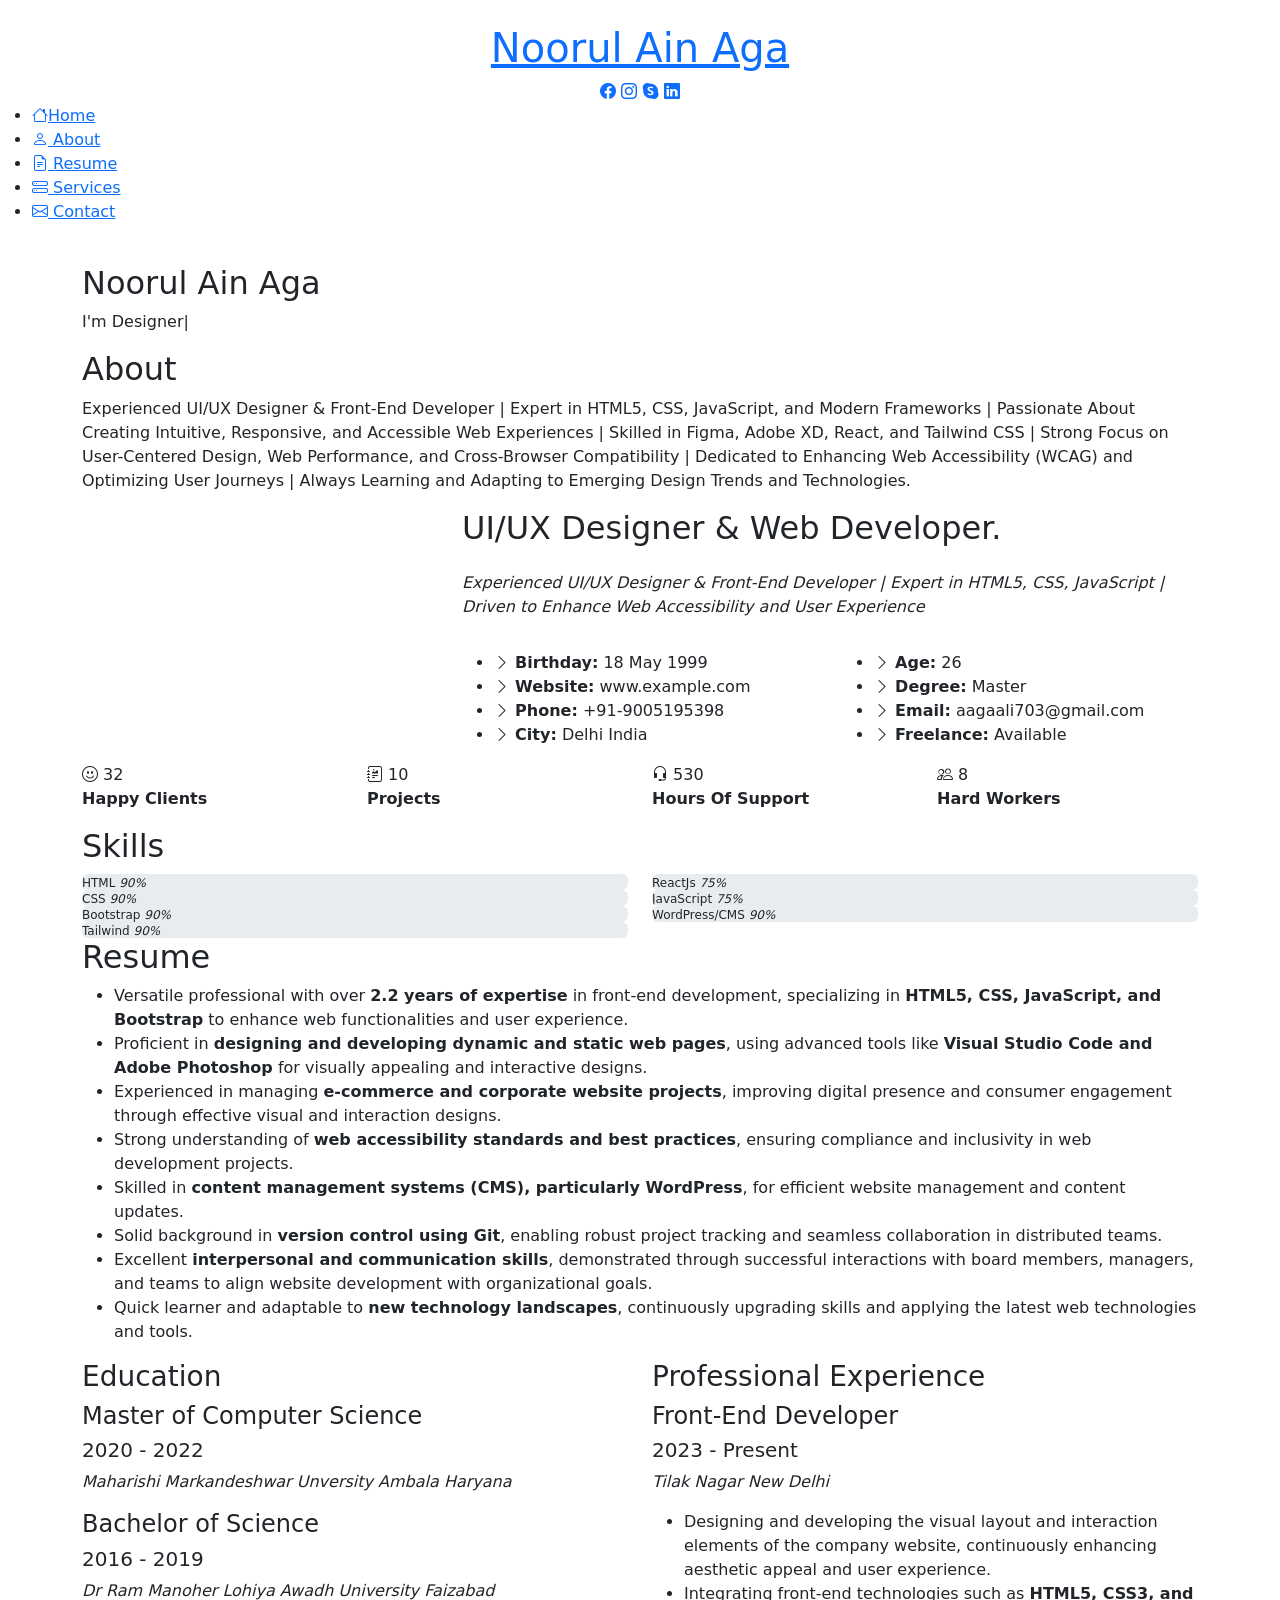
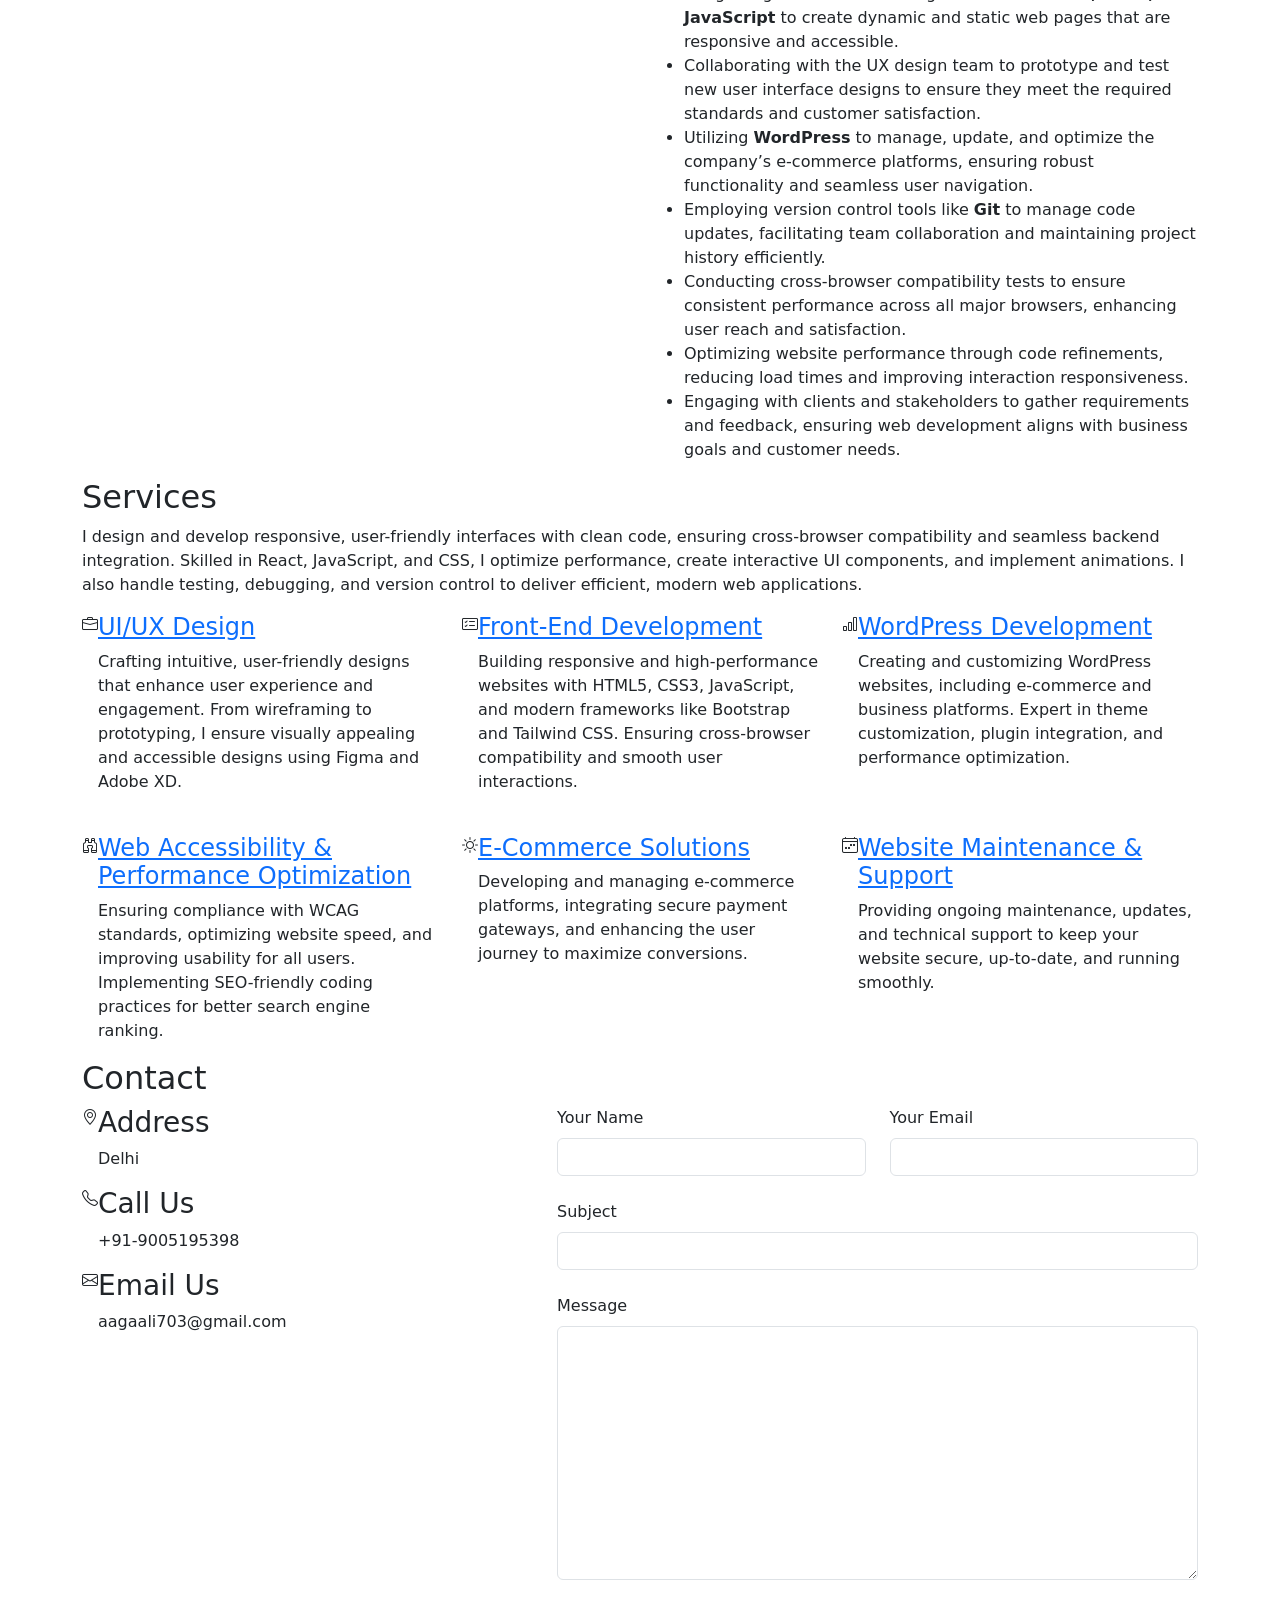
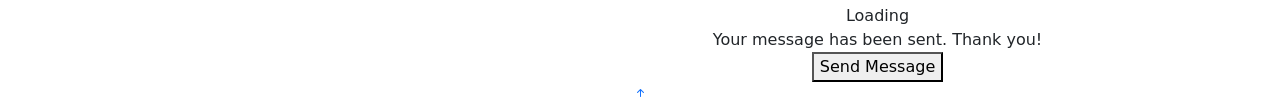
==== index.html @ 4edd824f "update files" ====
<!DOCTYPE html>
<html lang="en">

<head>
  <meta charset="utf-8">
  <meta content="width=device-width, initial-scale=1.0" name="viewport">
  <title>Noorul portfolio</title>
  <meta content="" name="description">
  <meta content="" name="keywords">

  <!-- Favicons -->
  <!-- Fonts -->
  <link href="https://fonts.googleapis.com" rel="preconnect">
  <link href="https://fonts.gstatic.com" rel="preconnect" crossorigin>
  <link
    href="https://fonts.googleapis.com/css2?family=Roboto:ital,wght@0,100;0,300;0,400;0,500;0,700;0,900;1,100;1,300;1,400;1,500;1,700;1,900&family=Poppins:ital,wght@0,100;0,200;0,300;0,400;0,500;0,600;0,700;0,800;0,900;1,100;1,200;1,300;1,400;1,500;1,600;1,700;1,800;1,900&family=Raleway:ital,wght@0,100;0,200;0,300;0,400;0,500;0,600;0,700;0,800;0,900;1,100;1,200;1,300;1,400;1,500;1,600;1,700;1,800;1,900&display=swap"
    rel="stylesheet">

  <!-- Vendor CSS Files -->
  <link href="assets/vendor/bootstrap/css/bootstrap.min.css" rel="stylesheet">
  <link href="assets/vendor/bootstrap-icons/bootstrap-icons.css" rel="stylesheet">
  <link href="assets/vendor/aos/aos.css" rel="stylesheet">
  <link href="assets/vendor/glightbox/css/glightbox.min.css" rel="stylesheet">
  <link href="assets/vendor/swiper/swiper-bundle.min.css" rel="stylesheet">
  <!-- Main CSS File -->
  <link href="assets/css/main.css" rel="stylesheet">
</head>

<body class="index-page">
  <header id="header" class="header dark-background d-flex flex-column">
    <i class="header-toggle d-xl-none bi bi-list"></i>
    <div class="profile-img">
      <img src="assets/img/my-profile-img.jpg" alt="" class="img-fluid rounded-circle">
    </div>
    <a href="index.html" class="logo d-flex align-items-center justify-content-center">
      <h1 class="sitename">Noorul Ain Aga</h1>
    </a>

    <div class="social-links text-center">
      <a href="https://www.facebook.com/ali.aaga.75/" class="facebook"><i class="bi bi-facebook"></i></a>
      <a href="https://www.instagram.com/sayyed_ali_aaga/" class="instagram"><i class="bi bi-instagram"></i></a>
      <a href="https://join.skype.com/invite/x1Tn3KTz5SM4" class="google-plus"><i class="bi bi-skype"></i></a>
      <a href="www.linkedin.com/in/meetnoorul" class="linkedin"><i class="bi bi-linkedin"></i></a>
    </div>

    <nav id="navmenu" class="navmenu">
      <ul>
        <li><a href="#hero" class="active"><i class="bi bi-house navicon"></i>Home</a></li>
        <li><a href="#about"><i class="bi bi-person navicon"></i> About</a></li>
        <li><a href="#resume"><i class="bi bi-file-earmark-text navicon"></i> Resume</a></li>
        <li><a href="#services"><i class="bi bi-hdd-stack navicon"></i> Services</a></li>
        <li><a href="#contact"><i class="bi bi-envelope navicon"></i> Contact</a></li>
      </ul>
    </nav>

  </header>

  <main class="main">

    <!-- Hero Section -->
    <section id="hero" class="hero section dark-background">

      <img src="assets/img/hero-bg.jpg" alt="" data-aos="fade-in" class="">

      <div class="container" data-aos="fade-up" data-aos-delay="100">
        <h2>Noorul Ain Aga</h2>
        <p>I'm <span class="typed" data-typed-items="Designer, Developer, Freelancer">Designer</span><span
            class="typed-cursor typed-cursor--blink" aria-hidden="true"></span><span
            class="typed-cursor typed-cursor--blink" aria-hidden="true"></span></p>
      </div>

    </section><!-- /Hero Section -->

    <!-- About Section -->
    <section id="about" class="about section">

      <!-- Section Title -->
      <div class="container section-title" data-aos="fade-up">
        <h2>About</h2>
        <p>Experienced UI/UX Designer & Front-End Developer | Expert in HTML5, CSS, JavaScript, and Modern Frameworks |
          Passionate About Creating Intuitive, Responsive, and Accessible Web Experiences | Skilled in Figma, Adobe XD,
          React, and Tailwind CSS | Strong Focus on User-Centered Design, Web Performance, and Cross-Browser
          Compatibility | Dedicated to Enhancing Web Accessibility (WCAG) and Optimizing User Journeys | Always Learning
          and Adapting to Emerging Design Trends and Technologies.</p>
      </div><!-- End Section Title -->

      <div class="container" data-aos="fade-up" data-aos-delay="100">

        <div class="row gy-4 justify-content-center">
          <div class="col-lg-4">
            <img src="assets/img/my-profile-img.jpg" class="img-fluid" alt="">
          </div>
          <div class="col-lg-8 content">
            <h2>UI/UX Designer &amp; Web Developer.</h2>
            <p class="fst-italic py-3">
              Experienced UI/UX Designer & Front-End Developer | Expert in HTML5, CSS, JavaScript | Driven to Enhance
              Web Accessibility and User Experience
            </p>
            <div class="row">
              <div class="col-lg-6">
                <ul>
                  <li><i class="bi bi-chevron-right"></i> <strong>Birthday:</strong> <span>18 May 1999</span></li>
                  <li><i class="bi bi-chevron-right"></i> <strong>Website:</strong> <span>www.example.com</span></li>
                  <li><i class="bi bi-chevron-right"></i> <strong>Phone:</strong> <span>+91-9005195398</span></li>
                  <li><i class="bi bi-chevron-right"></i> <strong>City:</strong> <span>Delhi India</span></li>
                </ul>
              </div>
              <div class="col-lg-6">
                <ul>
                  <li><i class="bi bi-chevron-right"></i> <strong>Age:</strong> <span>26</span></li>
                  <li><i class="bi bi-chevron-right"></i> <strong>Degree:</strong> <span>Master</span></li>
                  <li><i class="bi bi-chevron-right"></i> <strong>Email:</strong> <span>aagaali703@gmail.com</span></li>
                  <li><i class="bi bi-chevron-right"></i> <strong>Freelance:</strong> <span>Available</span></li>
                </ul>
              </div>
            </div>

          </div>
        </div>

      </div>

    </section><!-- /About Section -->

    <!-- Stats Section -->
    <section id="stats" class="stats section">

      <div class="container" data-aos="fade-up" data-aos-delay="100">

        <div class="row gy-4">

          <div class="col-lg-3 col-md-6">
            <div class="stats-item">
              <i class="bi bi-emoji-smile"></i>
              <span data-purecounter-start="0" data-purecounter-end="32" data-purecounter-duration="1"
                class="purecounter"></span>
              <p><strong>Happy Clients</strong></p>
            </div>
          </div><!-- End Stats Item -->

          <div class="col-lg-3 col-md-6">
            <div class="stats-item">
              <i class="bi bi-journal-richtext"></i>
              <span data-purecounter-start="0" data-purecounter-end="10" data-purecounter-duration="1"
                class="purecounter"></span>
              <p><strong>Projects</strong> </p>
            </div>
          </div><!-- End Stats Item -->

          <div class="col-lg-3 col-md-6">
            <div class="stats-item">
              <i class="bi bi-headset"></i>
              <span data-purecounter-start="0" data-purecounter-end="530" data-purecounter-duration="1"
                class="purecounter"></span>
              <p><strong>Hours Of Support</strong> </p>
            </div>
          </div><!-- End Stats Item -->

          <div class="col-lg-3 col-md-6">
            <div class="stats-item">
              <i class="bi bi-people"></i>
              <span data-purecounter-start="0" data-purecounter-end="8" data-purecounter-duration="1"
                class="purecounter"></span>
              <p><strong>Hard Workers</strong> </p>
            </div>
          </div><!-- End Stats Item -->

        </div>

      </div>

    </section><!-- /Stats Section -->

    <!-- Skills Section -->
    <section id="skills" class="skills section light-background">

      <!-- Section Title -->
      <div class="container section-title" data-aos="fade-up">
        <h2>Skills</h2>
      </div><!-- End Section Title -->

      <div class="container" data-aos="fade-up" data-aos-delay="100">

        <div class="row skills-content skills-animation">

          <div class="col-lg-6">

            <div class="progress">
              <span class="skill"><span>HTML</span> <i class="val">90%</i></span>
              <div class="progress-bar-wrap">
                <div class="progress-bar" role="progressbar" aria-valuenow="100" aria-valuemin="0" aria-valuemax="100">
                </div>
              </div>
            </div><!-- End Skills Item -->

            <div class="progress">
              <span class="skill"><span>CSS</span> <i class="val">90%</i></span>
              <div class="progress-bar-wrap">
                <div class="progress-bar" role="progressbar" aria-valuenow="90" aria-valuemin="0" aria-valuemax="100">
                </div>
              </div>
            </div><!-- End Skills Item -->
            <div class="progress">
              <span class="skill"><span>Bootstrap</span> <i class="val">90%</i></span>
              <div class="progress-bar-wrap">
                <div class="progress-bar" role="progressbar" aria-valuenow="90" aria-valuemin="0" aria-valuemax="100">
                </div>
              </div>
            </div><!-- End Skills Item -->
            <div class="progress">
              <span class="skill"><span>Tailwind</span> <i class="val">90%</i></span>
              <div class="progress-bar-wrap">
                <div class="progress-bar" role="progressbar" aria-valuenow="90" aria-valuemin="0" aria-valuemax="100">
                </div>
              </div>
            </div><!-- End Skills Item -->


          </div>

          <div class="col-lg-6">
            <div class="progress">
              <span class="skill"><span>ReactJs</span> <i class="val">75%</i></span>
              <div class="progress-bar-wrap">
                <div class="progress-bar" role="progressbar" aria-valuenow="90" aria-valuemin="0" aria-valuemax="100">
                </div>
              </div>
            </div><!-- End Skills Item -->

            <div class="progress">
              <span class="skill"><span>JavaScript</span> <i class="val">75%</i></span>
              <div class="progress-bar-wrap">
                <div class="progress-bar" role="progressbar" aria-valuenow="75" aria-valuemin="0" aria-valuemax="100">
                </div>
              </div>
            </div><!-- End Skills Item -->
            <div class="progress">
              <span class="skill"><span>WordPress/CMS</span> <i class="val">90%</i></span>
              <div class="progress-bar-wrap">
                <div class="progress-bar" role="progressbar" aria-valuenow="90" aria-valuemin="0" aria-valuemax="100">
                </div>
              </div>
            </div><!-- End Skills Item -->

          </div>

        </div>

      </div>

    </section><!-- /Skills Section -->

    <!-- Resume Section -->
    <section id="resume" class="resume section">

      <!-- Section Title -->
      <div class="container section-title" data-aos="fade-up">
        <h2>Resume</h2>
        <ul>
          <li>Versatile professional with over <strong>2.2 years of expertise</strong> in front-end development,
            specializing in <strong>HTML5, CSS, JavaScript, and Bootstrap</strong> to enhance web functionalities and
            user experience.</li>
          <li>Proficient in <strong>designing and developing dynamic and static web pages</strong>, using advanced tools
            like <strong>Visual Studio Code and Adobe Photoshop</strong> for visually appealing and interactive designs.
          </li>
          <li>Experienced in managing <strong>e-commerce and corporate website projects</strong>, improving digital
            presence and consumer engagement through effective visual and interaction designs.</li>
          <li>Strong understanding of <strong>web accessibility standards and best practices</strong>, ensuring
            compliance and inclusivity in web development projects.</li>
          <li>Skilled in <strong>content management systems (CMS), particularly WordPress</strong>, for efficient
            website management and content updates.</li>
          <li>Solid background in <strong>version control using Git</strong>, enabling robust project tracking and
            seamless collaboration in distributed teams.</li>
          <li>Excellent <strong>interpersonal and communication skills</strong>, demonstrated through successful
            interactions with board members, managers, and teams to align website development with organizational goals.
          </li>
          <li>Quick learner and adaptable to <strong>new technology landscapes</strong>, continuously upgrading skills
            and applying the latest web technologies and tools.</li>
        </ul>

      </div><!-- End Section Title -->

      <div class="container">

        <div class="row">

          <div class="col-lg-6" data-aos="fade-up" data-aos-delay="100">

            <h3 class="resume-title">Education</h3>
            <div class="resume-item">
              <h4>Master of Computer Science</h4>
              <h5>2020 - 2022</h5>
              <p><em>Maharishi Markandeshwar Unversity Ambala Haryana</em></p>

            </div><!-- Edn Resume Item -->

            <div class="resume-item">
              <h4>Bachelor of Science</h4>
              <h5>2016 - 2019</h5>
              <p><em>Dr Ram Manoher Lohiya Awadh University Faizabad</em></p>

            </div><!-- Edn Resume Item -->

          </div>

          <div class="col-lg-6" data-aos="fade-up" data-aos-delay="200">
            <h3 class="resume-title">Professional Experience</h3>
            <div class="resume-item">
              <h4>Front-End Developer</h4>
              <h5>2023 - Present</h5>
              <p><em>Tilak Nagar New Delhi </em></p>
              <ul>
                <li>Designing and developing the visual layout and interaction elements of the company website,
                  continuously enhancing aesthetic appeal and user experience.</li>
                <li>Integrating front-end technologies such as <strong>HTML5, CSS3, and JavaScript</strong> to create
                  dynamic and static web pages that are responsive and accessible.</li>
                <li>Collaborating with the UX design team to prototype and test new user interface designs to ensure
                  they meet the required standards and customer satisfaction.</li>
                <li>Utilizing <strong>WordPress</strong> to manage, update, and optimize the company’s e-commerce
                  platforms, ensuring robust functionality and seamless user navigation.</li>
                <li>Employing version control tools like <strong>Git</strong> to manage code updates, facilitating team
                  collaboration and maintaining project history efficiently.</li>
                <li>Conducting cross-browser compatibility tests to ensure consistent performance across all major
                  browsers, enhancing user reach and satisfaction.</li>
                <li>Optimizing website performance through code refinements, reducing load times and improving
                  interaction responsiveness.</li>
                <li>Engaging with clients and stakeholders to gather requirements and feedback, ensuring web development
                  aligns with business goals and customer needs.</li>
              </ul>

            </div><!-- Edn Resume Item -->



          </div>

        </div>

      </div>

    </section><!-- /Resume Section -->
    <!-- Services Section -->
    <section id="services" class="services section">
      <!-- Section Title -->
      <div class="container section-title" data-aos="fade-up">
        <h2>Services</h2>
        <p>I design and develop responsive, user-friendly interfaces with clean code, ensuring cross-browser
          compatibility and seamless backend integration. Skilled in React, JavaScript, and CSS, I optimize performance,
          create interactive UI components, and implement animations. I also handle testing, debugging, and version
          control to deliver efficient, modern web applications.</p>
      </div><!-- End Section Title -->
      <div class="container">
        <div class="row gy-4">
          <div class="col-lg-4 col-md-6 service-item d-flex" data-aos="fade-up" data-aos-delay="100">
            <div class="icon flex-shrink-0"><i class="bi bi-briefcase"></i></div>
            <div>
              <h4 class="title"><a href="service-details.html" class="stretched-link">UI/UX Design</a></h4>
              <p class="description">Crafting intuitive, user-friendly designs that enhance user experience and
                engagement. From wireframing to prototyping, I ensure visually appealing and accessible designs using
                Figma and Adobe XD.</p>
            </div>
          </div>
          <!-- End Service Item -->
          <div class="col-lg-4 col-md-6 service-item d-flex" data-aos="fade-up" data-aos-delay="200">
            <div class="icon flex-shrink-0"><i class="bi bi-card-checklist"></i></div>
            <div>
              <h4 class="title"><a href="service-details.html" class="stretched-link">Front-End Development</a></h4>
              <p class="description">Building responsive and high-performance websites with HTML5, CSS3, JavaScript, and
                modern frameworks like Bootstrap and Tailwind CSS. Ensuring cross-browser compatibility and smooth user
                interactions.</p>
            </div>
          </div><!-- End Service Item -->
          <div class="col-lg-4 col-md-6 service-item d-flex" data-aos="fade-up" data-aos-delay="300">
            <div class="icon flex-shrink-0"><i class="bi bi-bar-chart"></i></div>
            <div>
              <h4 class="title"><a href="service-details.html" class="stretched-link">WordPress Development</a></h4>
              <p class="description">Creating and customizing WordPress websites, including e-commerce and business
                platforms. Expert in theme customization, plugin integration, and performance optimization.</p>
            </div>
          </div><!-- End Service Item -->
          <div class="col-lg-4 col-md-6 service-item d-flex" data-aos="fade-up" data-aos-delay="400">
            <div class="icon flex-shrink-0"><i class="bi bi-binoculars"></i></div>
            <div>
              <h4 class="title"><a href="service-details.html" class="stretched-link">Web Accessibility & Performance
                  Optimization</a></h4>
              <p class="description">Ensuring compliance with WCAG standards, optimizing website speed, and improving
                usability for all users. Implementing SEO-friendly coding practices for better search engine ranking.
              </p>
            </div>
          </div><!-- End Service Item -->
          <div class="col-lg-4 col-md-6 service-item d-flex" data-aos="fade-up" data-aos-delay="500">
            <div class="icon flex-shrink-0"><i class="bi bi-brightness-high"></i></div>
            <div>
              <h4 class="title"><a href="service-details.html" class="stretched-link"> E-Commerce Solutions</a></h4>
              <p class="description">Developing and managing e-commerce platforms, integrating secure payment gateways,
                and enhancing the user journey to maximize conversions.</p>
            </div>
          </div><!-- End Service Item -->
          <div class="col-lg-4 col-md-6 service-item d-flex" data-aos="fade-up" data-aos-delay="600">
            <div class="icon flex-shrink-0"><i class="bi bi-calendar4-week"></i></div>
            <div>
              <h4 class="title"><a href="service-details.html" class="stretched-link">Website Maintenance & Support</a>
              </h4>
              <p class="description">Providing ongoing maintenance, updates, and technical support to keep your website
                secure, up-to-date, and running smoothly.
              </p>
            </div>
          </div><!-- End Service Item -->
        </div>
      </div>
    </section><!-- /Services Section -->
    <!-- Testimonials Section -->
    <!-- <section id="testimonials" class="testimonials section light-background">
     
      <div class="container section-title" data-aos="fade-up">
        <h2>Testimonials</h2>
        <p>Necessitatibus eius consequatur ex aliquid fuga eum quidem sint consectetur velit</p>
      </div>
      <div class="container" data-aos="fade-up" data-aos-delay="100">
        <div class="swiper init-swiper">
          <script type="application/json" class="swiper-config">
            {
              "loop": true,
              "speed": 600,
              "autoplay": {
                "delay": 5000
              },
              "slidesPerView": "auto",
              "pagination": {
                "el": ".swiper-pagination",
                "type": "bullets",
                "clickable": true
              },
              "breakpoints": {
                "320": {
                  "slidesPerView": 1,
                  "spaceBetween": 40
                },
                "1200": {
                  "slidesPerView": 3,
                  "spaceBetween": 1
                }
              }
            }
          </script>
          <div class="swiper-wrapper">

            <div class="swiper-slide">
              <div class="testimonial-item">
                <p>
                  <i class="bi bi-quote quote-icon-left"></i>
                  <span>Proin iaculis purus consequat sem cure digni ssim donec porttitora entum suscipit rhoncus.
                    Accusantium quam, ultricies eget id, aliquam eget nibh et. Maecen aliquam, risus at semper.</span>
                  <i class="bi bi-quote quote-icon-right"></i>
                </p>
                <img src="assets/img/testimonials/testimonials-1.jpg" class="testimonial-img" alt="">
                <h3>Mohit</h3>
                <h4>Ceo &amp; Founder</h4>
              </div>
            </div>

            <div class="swiper-slide">
              <div class="testimonial-item">
                <p>
                  <i class="bi bi-quote quote-icon-left"></i>
                  <span>Export tempor illum tamen malis malis eram quae irure esse labore quem cillum quid malis quorum
                    velit fore eram velit sunt aliqua noster fugiat irure amet legam anim culpa.</span>
                  <i class="bi bi-quote quote-icon-right"></i>
                </p>
                <img src="assets/img/testimonials/testimonials-2.jpg" class="testimonial-img" alt="">
                <h3>Sara Wilsson</h3>
                <h4>Designer</h4>
              </div>
            </div>
            <div class="swiper-slide">
              <div class="testimonial-item">
                <p>
                  <i class="bi bi-quote quote-icon-left"></i>
                  <span>Enim nisi quem export duis labore cillum quae magna enim sint quorum nulla quem veniam duis
                    minim tempor labore quem eram duis noster aute amet eram fore quis sint minim.</span>
                  <i class="bi bi-quote quote-icon-right"></i>
                </p>
                <img src="assets/img/testimonials/testimonials-3.jpg" class="testimonial-img" alt="">
                <h3>Jena Karlis</h3>
                <h4>Store Owner</h4>
              </div>
            </div>
            <div class="swiper-slide">
              <div class="testimonial-item">
                <p>
                  <i class="bi bi-quote quote-icon-left"></i>
                  <span>Fugiat enim eram quae cillum dolore dolor amet nulla culpa multos export minim fugiat dolor enim
                    duis veniam ipsum anim magna sunt elit fore quem dolore labore illum veniam.</span>
                  <i class="bi bi-quote quote-icon-right"></i>
                </p>
                <img src="assets/img/testimonials/testimonials-4.jpg" class="testimonial-img" alt="">
                <h3>Matt Brandon</h3>
                <h4>Freelancer</h4>
              </div>
            </div>
            <div class="swiper-slide">
              <div class="testimonial-item">
                <p>
                  <i class="bi bi-quote quote-icon-left"></i>
                  <span>Quis quorum aliqua sint quem legam fore sunt eram irure aliqua veniam tempor noster veniam sunt
                    culpa nulla illum cillum fugiat legam esse veniam culpa fore nisi cillum quid.</span>
                  <i class="bi bi-quote quote-icon-right"></i>
                </p>
                <img src="assets/img/testimonials/testimonials-5.jpg" class="testimonial-img" alt="">
                <h3>John Larson</h3>
                <h4>Entrepreneur</h4>
              </div>
            </div>
          </div>
        </div>
      </div>
    </section> -->
    
    <!-- /Testimonials Section -->
    <!-- Contact Section -->
    <section id="contact" class="contact section">
      <!-- Section Title -->
      <div class="container section-title" data-aos="fade-up">
        <h2>Contact</h2>
        <!-- <p>Necessitatibus eius consequatur ex aliquid fuga eum quidem sint consectetur velit</p> -->
      </div><!-- End Section Title -->
      <div class="container" data-aos="fade-up" data-aos-delay="100">
        <div class="row gy-4">
          <div class="col-lg-5">
            <div class="info-wrap">
              <div class="info-item d-flex" data-aos="fade-up" data-aos-delay="200">
                <i class="bi bi-geo-alt flex-shrink-0"></i>
                <div>
                  <h3>Address</h3>
                  <p>Delhi</p>
                </div>
              </div><!-- End Info Item -->
              <div class="info-item d-flex" data-aos="fade-up" data-aos-delay="300">
                <i class="bi bi-telephone flex-shrink-0"></i>
                <div>
                  <h3>Call Us</h3>
                  <p>+91-9005195398</p>
                </div>
              </div><!-- End Info Item -->
              <div class="info-item d-flex" data-aos="fade-up" data-aos-delay="400">
                <i class="bi bi-envelope flex-shrink-0"></i>
                <div>
                  <h3>Email Us</h3>
                  <p>aagaali703@gmail.com</p>
                </div>
              </div><!-- End Info Item -->
              <iframe
                src="https://www.google.com/maps/embed?pb=!1m14!1m8!1m3!1d48389.78314118045!2d-74.006138!3d40.710059!3m2!1i1024!2i768!4f13.1!3m3!1m2!1s0x89c25a22a3bda30d%3A0xb89d1fe6bc499443!2sDowntown%20Conference%20Center!5e0!3m2!1sen!2sus!4v1676961268712!5m2!1sen!2sus"
                frameborder="0" style="border:0; width: 100%; height: 270px;" allowfullscreen="" loading="lazy"
                referrerpolicy="no-referrer-when-downgrade"></iframe>
            </div>
          </div>
          <div class="col-lg-7">
            <form action="forms/contact.php" method="post" class="php-email-form" data-aos="fade-up"
              data-aos-delay="200">
              <div class="row gy-4">
                <div class="col-md-6">
                  <label for="name-field" class="pb-2">Your Name</label>
                  <input type="text" name="name" id="name-field" class="form-control" required="">
                </div>
                <div class="col-md-6">
                  <label for="email-field" class="pb-2">Your Email</label>
                  <input type="email" class="form-control" name="email" id="email-field" required="">
                </div>
                <div class="col-md-12">
                  <label for="subject-field" class="pb-2">Subject</label>
                  <input type="text" class="form-control" name="subject" id="subject-field" required="">
                </div>
                <div class="col-md-12">
                  <label for="message-field" class="pb-2">Message</label>
                  <textarea class="form-control" name="message" rows="10" id="message-field" required=""></textarea>
                </div>
                <div class="col-md-12 text-center">
                  <div class="loading">Loading</div>
                  <div class="error-message"></div>
                  <div class="sent-message">Your message has been sent. Thank you!</div>
                  <button type="submit">Send Message</button>
                </div>
              </div>
            </form>
          </div><!-- End Contact Form --> 
        </div>
      </div>
    </section><!-- /Contact Section -->
  </main>
  <!-- Scroll Top -->
  <a href="#" id="scroll-top" class="scroll-top d-flex align-items-center justify-content-center"><i
      class="bi bi-arrow-up-short"></i></a>
  <!-- Preloader -->
  <div id="preloader"></div>
  <!-- Vendor JS Files -->
  <script src="assets/vendor/bootstrap/js/bootstrap.bundle.min.js"></script>
  <script src="assets/vendor/php-email-form/validate.js"></script>
  <script src="assets/vendor/aos/aos.js"></script>
  <script src="assets/vendor/typed.js/typed.umd.js"></script>
  <script src="assets/vendor/purecounter/purecounter_vanilla.js"></script>
  <script src="assets/vendor/waypoints/noframework.waypoints.js"></script>
  <script src="assets/vendor/glightbox/js/glightbox.min.js"></script>
  <script src="assets/vendor/imagesloaded/imagesloaded.pkgd.min.js"></script>
  <script src="assets/vendor/isotope-layout/isotope.pkgd.min.js"></script>
  <script src="assets/vendor/swiper/swiper-bundle.min.js"></script>
  <!-- Main JS File -->
  <script src="assets/js/main.js"></script>
</body>

</html>
---- assets/css/main.css ----
/**
* Template Name: iPortfolio
* Template URL: https://bootstrapmade.com/iportfolio-bootstrap-portfolio-websites-template/
* Updated: Jun 29 2024 with Bootstrap v5.3.3
* Author: BootstrapMade.com
* License: https://bootstrapmade.com/license/
*/

/*--------------------------------------------------------------
# Font & Color Variables
# Help: https://bootstrapmade.com/color-system/
--------------------------------------------------------------*/
/* Fonts */
:root {
  --default-font: "Roboto",  system-ui, -apple-system, "Segoe UI", Roboto, "Helvetica Neue", Arial, "Noto Sans", "Liberation Sans", sans-serif, "Apple Color Emoji", "Segoe UI Emoji", "Segoe UI Symbol", "Noto Color Emoji";
  --heading-font: "Raleway",  sans-serif;
  --nav-font: "Poppins",  sans-serif;
}

/* Global Colors - The following color variables are used throughout the website. Updating them here will change the color scheme of the entire website */
:root { 
  --background-color: #ffffff; /* Background color for the entire website, including individual sections */
  --default-color: #272829; /* Default color used for the majority of the text content across the entire website */
  --heading-color: #050d18; /* Color for headings, subheadings and title throughout the website */
  --accent-color: #149ddd; /* Accent color that represents your brand on the website. It's used for buttons, links, and other elements that need to stand out */
  --surface-color: #ffffff; /* The surface color is used as a background of boxed elements within sections, such as cards, icon boxes, or other elements that require a visual separation from the global background. */
  --contrast-color: #ffffff; /* Contrast color for text, ensuring readability against backgrounds of accent, heading, or default colors. */
}

/* Nav Menu Colors - The following color variables are used specifically for the navigation menu. They are separate from the global colors to allow for more customization options */
:root {
  --nav-color: #a8a9b4;  /* The default color of the main navmenu links */
  --nav-hover-color: #ffffff; /* Applied to main navmenu links when they are hovered over or active */
  --nav-mobile-background-color: #040b14; /* Used as the background color for mobile navigation menu */
  --nav-dropdown-background-color: #040b14; /* Used as the background color for dropdown items that appear when hovering over primary navigation items */
  --nav-dropdown-color: #a8a9b4; /* Used for navigation links of the dropdown items in the navigation menu. */
  --nav-dropdown-hover-color: #ffffff; /* Similar to --nav-hover-color, this color is applied to dropdown navigation links when they are hovered over. */
}

/* Color Presets - These classes override global colors when applied to any section or element, providing reuse of the sam color scheme. */

.light-background {
  --background-color: #f4fafd;
  --surface-color: #ffffff;
}

.dark-background {
  --background-color: #040b14;
  --default-color: #ffffff;
  --heading-color: #ffffff;
  --surface-color: #151f2b;
  --contrast-color: #ffffff;
}

/* Smooth scroll */
:root {
  scroll-behavior: smooth;
}

/*--------------------------------------------------------------
# General Styling & Shared Classes
--------------------------------------------------------------*/
body {
  color: var(--default-color);
  background-color: var(--background-color);
  font-family: var(--default-font);
}

a {
  color: var(--accent-color);
  text-decoration: none;
  transition: 0.3s;
}

a:hover {
  color: color-mix(in srgb, var(--accent-color), transparent 25%);
  text-decoration: none;
}

h1,
h2,
h3,
h4,
h5,
h6 {
  color: var(--heading-color);
  font-family: var(--heading-font);
}

/* PHP Email Form Messages
------------------------------*/
.php-email-form .error-message {
  display: none;
  background: #df1529;
  color: #ffffff;
  text-align: left;
  padding: 15px;
  margin-bottom: 24px;
  font-weight: 600;
}

.php-email-form .sent-message {
  display: none;
  color: #ffffff;
  background: #059652;
  text-align: center;
  padding: 15px;
  margin-bottom: 24px;
  font-weight: 600;
}

.php-email-form .loading {
  display: none;
  background: var(--surface-color);
  text-align: center;
  padding: 15px;
  margin-bottom: 24px;
}

.php-email-form .loading:before {
  content: "";
  display: inline-block;
  border-radius: 50%;
  width: 24px;
  height: 24px;
  margin: 0 10px -6px 0;
  border: 3px solid var(--accent-color);
  border-top-color: var(--surface-color);
  animation: php-email-form-loading 1s linear infinite;
}

@keyframes php-email-form-loading {
  0% {
    transform: rotate(0deg);
  }

  100% {
    transform: rotate(360deg);
  }
}

/*--------------------------------------------------------------
# Global Header
--------------------------------------------------------------*/
.header {
  color: var(--default-color);
  background-color: var(--background-color);
  position: fixed;
  top: 0;
  left: 0;
  bottom: 0;
  padding: 0 15px;
  width: 300px;
  transition: all ease-in-out 0.3s;
  overflow-y: auto;
  z-index: 997;
  border-right: 1px solid color-mix(in srgb, var(--default-color), transparent 90%);
}

.header .profile-img img {
  margin: 15px auto;
  display: block;
  width: 120px;
  border: 8px solid color-mix(in srgb, var(--default-color), transparent 85%);
}

.header .logo {
  line-height: 1;
  margin-bottom: 15px;
}

.header .logo img {
  max-height: 32px;
  margin-right: 8px;
}

.header .logo h1 {
  font-size: 24px;
  margin: 0;
  font-weight: 700;
  color: var(--heading-color);
}

.header .social-links {
  margin: 0 0 20px 0;
}

.header .social-links a {
  font-size: 16px;
  display: inline-flex;
  align-items: center;
  justify-content: center;
  background: color-mix(in srgb, var(--default-color), transparent 90%);
  color: var(--default-color);
  margin: 0 2px;
  border-radius: 50%;
  text-align: center;
  width: 40px;
  height: 40px;
  transition: 0.3s;
}

.header .social-links a:hover {
  color: var(--contrast-color);
  background: var(--accent-color);
}

@media (min-width: 1200px) {

  .header~main,
  .header~#footer {
    margin-left: 300px;
  }
}

@media (max-width: 1199px) {
  .header {
    left: -100%;
  }
}

.header.header-show {
  left: 0;
}

.header .header-toggle {
  color: var(--contrast-color);
  background-color: var(--accent-color);
  font-size: 22px;
  display: flex;
  align-items: center;
  justify-content: center;
  width: 40px;
  height: 40px;
  border-radius: 50%;
  cursor: pointer;
  position: fixed;
  top: 15px;
  right: 15px;
  z-index: 9999;
  transition: background-color 0.3s;
}

.header .header-toggle:hover {
  color: var(--contrast-color);
  background-color: color-mix(in srgb, var(--accent-color) 90%, white 15%);
}

/*--------------------------------------------------------------
# Navigation Menu
--------------------------------------------------------------*/
.mobile-nav-toggle {
  display: none;
}

.navmenu {
  padding: 0;
  z-index: 9997;
}

.navmenu ul {
  list-style: none;
  padding: 0 0 20px 0;
  margin: 0;
}

.navmenu a,
.navmenu a:focus {
  color: var(--nav-color);
  padding: 15px 10px;
  font-family: var(--nav-font);
  font-size: 16px;
  font-weight: 400;
  display: flex;
  align-items: center;
  white-space: nowrap;
  transition: 0.3s;
  width: 100%;
}

.navmenu a .navicon,
.navmenu a:focus .navicon {
  font-size: 20px;
  margin-right: 10px;
}

.navmenu a .toggle-dropdown,
.navmenu a:focus .toggle-dropdown {
  font-size: 12px;
  line-height: 0;
  margin-left: auto;
  width: 30px;
  height: 30px;
  display: flex;
  align-items: center;
  justify-content: center;
  border-radius: 50%;
  transition: 0.3s;
  flex-shrink: 0;
  background-color: color-mix(in srgb, var(--accent-color), transparent 90%);
}

.navmenu a .toggle-dropdown:hover,
.navmenu a:focus .toggle-dropdown:hover {
  background-color: var(--accent-color);
  color: var(--contrast-color);
}

.navmenu a:hover,
.navmenu .active,
.navmenu .active:focus {
  color: var(--nav-hover-color);
}

.navmenu a:hover .navicon,
.navmenu .active .navicon,
.navmenu .active:focus .navicon {
  color: var(--accent-color);
}

.navmenu .active .toggle-dropdown,
.navmenu .active:focus .toggle-dropdown {
  background-color: var(--accent-color);
  color: var(--contrast-color);
  transform: rotate(180deg);
}

.navmenu .dropdown {
  display: block;
}

.navmenu .dropdown a,
.navmenu .dropdown a:focus {
  color: --nav-dropdown-color;
}

.navmenu .dropdown a:hover,
.navmenu .dropdown .active,
.navmenu .dropdown .active:focus {
  color: var(--nav-dropdown-hover-color);
}

.navmenu .dropdown ul {
  position: static;
  display: none;
  z-index: 99;
  padding: 5px 10px;
  margin: 5px 10px;
  background-color: var(--nav-dropdown-background-color);
  border: 1px solid color-mix(in srgb, var(--default-color), transparent 90%);
  box-shadow: none;
  transition: all 0.5s ease-in-out;
}

.navmenu .dropdown ul ul {
  background-color: rgba(33, 37, 41, 0.1);
}

.navmenu .dropdown>.dropdown-active {
  display: block;
  background-color: rgba(33, 37, 41, 0.03);
}

/*--------------------------------------------------------------
# Global Footer
--------------------------------------------------------------*/
.footer {
  color: var(--default-color);
  background-color: var(--background-color);
  font-size: 14px;
  padding: 40px 0;
  position: relative;
  border-top: 1px solid color-mix(in srgb, var(--default-color), transparent 90%);
}

.footer .copyright p {
  margin-bottom: 0;
}

.footer .credits {
  margin-top: 4px;
  font-size: 13px;
  text-align: center;
}

/*--------------------------------------------------------------
# Preloader
--------------------------------------------------------------*/
#preloader {
  position: fixed;
  inset: 0;
  z-index: 999999;
  overflow: hidden;
  background: var(--background-color);
  transition: all 0.6s ease-out;
}

#preloader:before {
  content: "";
  position: fixed;
  top: calc(50% - 30px);
  left: calc(50% - 30px);
  border: 6px solid #ffffff;
  border-color: var(--accent-color) transparent var(--accent-color) transparent;
  border-radius: 50%;
  width: 60px;
  height: 60px;
  animation: animate-preloader 1.5s linear infinite;
}

@keyframes animate-preloader {
  0% {
    transform: rotate(0deg);
  }

  100% {
    transform: rotate(360deg);
  }
}

/*--------------------------------------------------------------
# Scroll Top Button
--------------------------------------------------------------*/
.scroll-top {
  position: fixed;
  visibility: hidden;
  opacity: 0;
  right: 15px;
  bottom: -15px;
  z-index: 99999;
  background-color: var(--accent-color);
  width: 44px;
  height: 44px;
  border-radius: 50px;
  transition: all 0.4s;
}

.scroll-top i {
  font-size: 24px;
  color: var(--contrast-color);
  line-height: 0;
}

.scroll-top:hover {
  background-color: color-mix(in srgb, var(--accent-color), transparent 20%);
  color: var(--contrast-color);
}

.scroll-top.active {
  visibility: visible;
  opacity: 1;
  bottom: 15px;
}

/*--------------------------------------------------------------
# Disable aos animation delay on mobile devices
--------------------------------------------------------------*/
@media screen and (max-width: 768px) {
  [data-aos-delay] {
    transition-delay: 0 !important;
  }
}

/*--------------------------------------------------------------
# Global Page Titles & Breadcrumbs
--------------------------------------------------------------*/
.page-title {
  color: var(--default-color);
  background-color: var(--background-color);
  padding: 25px 0;
  position: relative;
}

.page-title h1 {
  font-size: 24px;
  font-weight: 700;
}

.page-title .breadcrumbs ol {
  display: flex;
  flex-wrap: wrap;
  list-style: none;
  padding: 0;
  margin: 0;
  font-size: 14px;
  font-weight: 400;
}

.page-title .breadcrumbs ol li+li {
  padding-left: 10px;
}

.page-title .breadcrumbs ol li+li::before {
  content: "/";
  display: inline-block;
  padding-right: 10px;
  color: color-mix(in srgb, var(--default-color), transparent 70%);
}

/*--------------------------------------------------------------
# Global Sections
--------------------------------------------------------------*/
section,
.section {
  color: var(--default-color);
  background-color: var(--background-color);
  padding: 60px 0;
  overflow: clip;
}

/*--------------------------------------------------------------
# Global Section Titles
--------------------------------------------------------------*/
.section-title {
  padding-bottom: 60px;
  position: relative;
}

.section-title h2 {
  font-size: 32px;
  font-weight: 700;
  margin-bottom: 20px;
  padding-bottom: 20px;
  position: relative;
}

.section-title h2:after {
  content: "";
  position: absolute;
  display: block;
  width: 50px;
  height: 3px;
  background: var(--accent-color);
  left: 0;
  bottom: 0;
}

.section-title p {
  margin-bottom: 0;
}

/*--------------------------------------------------------------
# Hero Section
--------------------------------------------------------------*/
.hero {
  width: 100%;
  min-height: 100vh;
  position: relative;
  padding: 80px 0;
  display: flex;
  align-items: center;
  justify-content: center;
}

.hero img {
  position: absolute;
  inset: 0;
  display: block;
  width: 100%;
  height: 100%;
  object-fit: cover;
  z-index: 1;
}

.hero:before {
  content: "";
  background: color-mix(in srgb, var(--background-color), transparent 70%);
  position: absolute;
  inset: 0;
  z-index: 2;
}

.hero .container {
  position: relative;
  z-index: 3;
}

.hero h2 {
  margin: 0;
  font-size: 64px;
  font-weight: 700;
}

.hero p {
  margin: 5px 0 0 0;
  font-size: 26px;
}

.hero p span {
  letter-spacing: 1px;
  border-bottom: 2px solid var(--accent-color);
}

.hero .social-links {
  margin-top: 25px;
}

.hero .social-links a {
  font-size: 24px;
  display: inline-block;
  color: color-mix(in srgb, var(--default-color), transparent 50%);
  line-height: 1;
  margin-right: 20px;
  transition: 0.3s;
}

.hero .social-links a:hover {
  color: var(--accent-color);
}

@media (max-width: 768px) {
  .hero h2 {
    font-size: 32px;
  }

  .hero p {
    font-size: 20px;
  }
}

/*--------------------------------------------------------------
# About Section
--------------------------------------------------------------*/
.about .content h2 {
  font-weight: 700;
  font-size: 24px;
}

.about .content ul {
  list-style: none;
  padding: 0;
}

.about .content ul li {
  margin-bottom: 20px;
  display: flex;
  align-items: center;
}

.about .content ul strong {
  margin-right: 10px;
}

.about .content ul i {
  font-size: 16px;
  margin-right: 5px;
  color: var(--accent-color);
  line-height: 0;
}

/*--------------------------------------------------------------
# Stats Section
--------------------------------------------------------------*/
.stats .stats-item {
  padding: 30px;
  width: 100%;
}

.stats .stats-item i {
  color: var(--accent-color);
  display: block;
  font-size: 44px;
  float: left;
  line-height: 0;
}

.stats .stats-item .purecounter {
  color: var(--heading-color);
  font-size: 48px;
  line-height: 40px;
  display: block;
  font-weight: 700;
  margin-left: 60px;
}

.stats .stats-item p {
  color: color-mix(in srgb, var(--default-color), transparent 40%);
  padding: 15px 0 0 0;
  margin: 0 0 0 60px;
  font-family: var(--heading-font);
  font-size: 14px;
}

/*--------------------------------------------------------------
# Skills Section
--------------------------------------------------------------*/
.skills .progress {
  height: 60px;
  display: block;
  background: none;
  border-radius: 0;
}

.skills .progress .skill {
  color: var(--heading-color);
  padding: 0;
  margin: 0 0 6px 0;
  text-transform: uppercase;
  display: block;
  font-weight: 600;
  font-family: var(--heading-font);
}

.skills .progress .skill .val {
  float: right;
  font-style: normal;
}

.skills .progress-bar-wrap {
  background: color-mix(in srgb, var(--default-color), transparent 90%);
  height: 10px;
}

.skills .progress-bar {
  width: 1px;
  height: 10px;
  transition: 0.9s;
  background-color: var(--accent-color);
}

/*--------------------------------------------------------------
# Resume Section
--------------------------------------------------------------*/
.resume .resume-title {
  color: var(--heading-color);
  font-size: 26px;
  font-weight: 700;
  margin-top: 20px;
  margin-bottom: 20px;
}

.resume .resume-item {
  padding: 0 0 20px 20px;
  margin-top: -2px;
  border-left: 2px solid var(--accent-color);
  position: relative;
}

.resume .resume-item h4 {
  line-height: 18px;
  font-size: 18px;
  font-weight: 600;
  text-transform: uppercase;
  color: color-mix(in srgb, var(--default-color), transparent 20%);
  margin-bottom: 10px;
}

.resume .resume-item h5 {
  font-size: 16px;
  padding: 5px 15px;
  display: inline-block;
  font-weight: 600;
  margin-bottom: 10px;
}

.resume .resume-item ul {
  padding-left: 20px;
}

.resume .resume-item ul li {
  padding-bottom: 10px;
}

.resume .resume-item:last-child {
  padding-bottom: 0;
}

.resume .resume-item::before {
  content: "";
  position: absolute;
  width: 16px;
  height: 16px;
  border-radius: 50px;
  left: -9px;
  top: 0;
  background: var(--background-color);
  border: 2px solid var(--accent-color);
}

/*--------------------------------------------------------------
# Portfolio Section
--------------------------------------------------------------*/
.portfolio .portfolio-filters {
  padding: 0;
  margin: 0 auto 20px auto;
  list-style: none;
  text-align: center;
}

.portfolio .portfolio-filters li {
  cursor: pointer;
  display: inline-block;
  padding: 0;
  font-size: 14px;
  font-weight: 400;
  margin: 0 10px;
  line-height: 1;
  text-transform: uppercase;
  margin-bottom: 10px;
  transition: all 0.3s ease-in-out;
}

.portfolio .portfolio-filters li:hover,
.portfolio .portfolio-filters li.filter-active {
  color: var(--accent-color);
}

.portfolio .portfolio-filters li:first-child {
  margin-left: 0;
}

.portfolio .portfolio-filters li:last-child {
  margin-right: 0;
}

@media (max-width: 575px) {
  .portfolio .portfolio-filters li {
    font-size: 14px;
    margin: 0 5px;
  }
}

.portfolio .portfolio-content {
  position: relative;
  overflow: hidden;
}

.portfolio .portfolio-content img {
  transition: 0.3s;
}

.portfolio .portfolio-content .portfolio-info {
  opacity: 0;
  position: absolute;
  inset: 0;
  z-index: 3;
  transition: all ease-in-out 0.3s;
  background: rgba(0, 0, 0, 0.6);
  padding: 15px;
}

.portfolio .portfolio-content .portfolio-info h4 {
  font-size: 14px;
  padding: 5px 10px;
  font-weight: 400;
  color: #ffffff;
  display: inline-block;
  background-color: var(--accent-color);
}

.portfolio .portfolio-content .portfolio-info p {
  position: absolute;
  bottom: 10px;
  text-align: center;
  display: inline-block;
  left: 0;
  right: 0;
  font-size: 16px;
  font-weight: 600;
  color: rgba(255, 255, 255, 0.8);
}

.portfolio .portfolio-content .portfolio-info .preview-link,
.portfolio .portfolio-content .portfolio-info .details-link {
  position: absolute;
  left: calc(50% - 40px);
  font-size: 26px;
  top: calc(50% - 14px);
  color: #fff;
  transition: 0.3s;
  line-height: 1.2;
}

.portfolio .portfolio-content .portfolio-info .preview-link:hover,
.portfolio .portfolio-content .portfolio-info .details-link:hover {
  color: var(--accent-color);
}

.portfolio .portfolio-content .portfolio-info .details-link {
  left: 50%;
  font-size: 34px;
  line-height: 0;
}

.portfolio .portfolio-content:hover .portfolio-info {
  opacity: 1;
}

.portfolio .portfolio-content:hover img {
  transform: scale(1.1);
}

/*--------------------------------------------------------------
# Services Section
--------------------------------------------------------------*/
.services .service-item {
  position: relative;
}

.services .service-item .icon {
  background: var(--accent-color);
  display: flex;
  align-items: center;
  justify-content: center;
  width: 54px;
  height: 54px;
  border-radius: 50%;
  transition: 0.5s;
  border: 1px solid var(--accent-color);
  margin-right: 20px;
}

.services .service-item .icon i {
  color: var(--contrast-color);
  font-size: 24px;
  line-height: 0;
}

.services .service-item:hover .icon {
  background: var(--surface-color);
}

.services .service-item:hover .icon i {
  color: var(--accent-color);
}

.services .service-item .title {
  font-weight: 700;
  margin-bottom: 15px;
  font-size: 18px;
}

.services .service-item .title a {
  color: var(--heading-color);
}

.services .service-item .title a:hover {
  color: var(--accent-color);
}

.services .service-item .description {
  line-height: 24px;
  font-size: 14px;
}

/*--------------------------------------------------------------
# Testimonials Section
--------------------------------------------------------------*/
.testimonials .testimonials-carousel,
.testimonials .testimonials-slider {
  overflow: hidden;
}

.testimonials .testimonial-item {
  box-sizing: content-box;
  text-align: center;
  min-height: 320px;
}

.testimonials .testimonial-item .testimonial-img {
  width: 90px;
  border-radius: 50%;
  margin: 0 auto;
}

.testimonials .testimonial-item h3 {
  font-size: 18px;
  font-weight: bold;
  margin: 10px 0 5px 0;
}

.testimonials .testimonial-item h4 {
  font-size: 14px;
  color: color-mix(in srgb, var(--default-color), transparent 20%);
  margin: 0;
}

.testimonials .testimonial-item .quote-icon-left,
.testimonials .testimonial-item .quote-icon-right {
  color: color-mix(in srgb, var(--accent-color), transparent 40%);
  font-size: 26px;
  line-height: 0;
}

.testimonials .testimonial-item .quote-icon-left {
  display: inline-block;
  left: -5px;
  position: relative;
}

.testimonials .testimonial-item .quote-icon-right {
  display: inline-block;
  right: -5px;
  position: relative;
  top: 10px;
  transform: scale(-1, -1);
}

.testimonials .testimonial-item p {
  font-style: italic;
  margin: 0 15px 15px 15px;
  padding: 20px;
  background-color: var(--surface-color);
  position: relative;
  margin-bottom: 35px;
  border-radius: 6px;
  box-shadow: 0px 2px 15px rgba(0, 0, 0, 0.1);
}

.testimonials .testimonial-item p::after {
  content: "";
  width: 0;
  height: 0;
  border-top: 20px solid var(--surface-color);
  border-right: 20px solid transparent;
  border-left: 20px solid transparent;
  position: absolute;
  bottom: -20px;
  left: calc(50% - 20px);
}

.testimonials .swiper-wrapper {
  height: auto;
}

.testimonials .swiper-pagination {
  margin-top: 40px;
  position: relative;
}

.testimonials .swiper-pagination .swiper-pagination-bullet {
  width: 12px;
  height: 12px;
  background-color: var(--background-color);
  opacity: 1;
  border: 1px solid var(--accent-color);
}

.testimonials .swiper-pagination .swiper-pagination-bullet-active {
  background-color: var(--accent-color);
}

/*--------------------------------------------------------------
# Contact Section
--------------------------------------------------------------*/
.contact .info-wrap {
  background-color: var(--surface-color);
  box-shadow: 0px 0px 20px rgba(0, 0, 0, 0.1);
  padding: 30px;
}

@media (max-width: 575px) {
  .contact .info-wrap {
    padding: 20px;
  }
}

.contact .info-item {
  margin-bottom: 40px;
}

.contact .info-item i {
  font-size: 20px;
  color: var(--accent-color);
  background: color-mix(in srgb, var(--accent-color), transparent 92%);
  width: 44px;
  height: 44px;
  display: flex;
  justify-content: center;
  align-items: center;
  border-radius: 50px;
  transition: all 0.3s ease-in-out;
  margin-right: 15px;
}

.contact .info-item h3 {
  padding: 0;
  font-size: 18px;
  font-weight: 700;
  margin-bottom: 5px;
}

.contact .info-item p {
  padding: 0;
  margin-bottom: 0;
  font-size: 14px;
}

.contact .info-item:hover i {
  background: var(--accent-color);
  color: var(--contrast-color);
}

.contact .php-email-form {
  background-color: var(--surface-color);
  height: 100%;
  padding: 30px;
  box-shadow: 0px 0px 20px rgba(0, 0, 0, 0.1);
}

@media (max-width: 575px) {
  .contact .php-email-form {
    padding: 20px;
  }
}

.contact .php-email-form input[type=text],
.contact .php-email-form input[type=email],
.contact .php-email-form textarea {
  font-size: 14px;
  padding: 10px 15px;
  box-shadow: none;
  border-radius: 0;
  color: var(--default-color);
  background-color: var(--surface-color);
  border-color: color-mix(in srgb, var(--default-color), transparent 80%);
}

.contact .php-email-form input[type=text]:focus,
.contact .php-email-form input[type=email]:focus,
.contact .php-email-form textarea:focus {
  border-color: var(--accent-color);
}

.contact .php-email-form input[type=text]::placeholder,
.contact .php-email-form input[type=email]::placeholder,
.contact .php-email-form textarea::placeholder {
  color: color-mix(in srgb, var(--default-color), transparent 70%);
}

.contact .php-email-form button[type=submit] {
  color: var(--contrast-color);
  background: var(--accent-color);
  border: 0;
  padding: 10px 30px;
  transition: 0.4s;
  border-radius: 50px;
}

.contact .php-email-form button[type=submit]:hover {
  background: color-mix(in srgb, var(--accent-color), transparent 25%);
}

/*--------------------------------------------------------------
# Portfolio Details Section
--------------------------------------------------------------*/
.portfolio-details .portfolio-details-slider img {
  width: 100%;
}

.portfolio-details .portfolio-details-slider .swiper-pagination {
  margin-top: 20px;
  position: relative;
}

.portfolio-details .portfolio-details-slider .swiper-pagination .swiper-pagination-bullet {
  width: 12px;
  height: 12px;
  background-color: color-mix(in srgb, var(--default-color), transparent 85%);
  opacity: 1;
}

.portfolio-details .portfolio-details-slider .swiper-pagination .swiper-pagination-bullet-active {
  background-color: var(--accent-color);
}

.portfolio-details .portfolio-info {
  padding: 30px;
  box-shadow: 0px 0 30px rgba(0, 0, 0, 0.1);
}

.portfolio-details .portfolio-info h3 {
  font-size: 22px;
  font-weight: 700;
  margin-bottom: 20px;
  padding-bottom: 20px;
  border-bottom: 1px solid color-mix(in srgb, var(--default-color), transparent 85%);
}

.portfolio-details .portfolio-info ul {
  list-style: none;
  padding: 0;
  font-size: 15px;
}

.portfolio-details .portfolio-info ul li+li {
  margin-top: 10px;
}

.portfolio-details .portfolio-description {
  padding-top: 30px;
}

.portfolio-details .portfolio-description h2 {
  font-size: 26px;
  font-weight: 700;
  margin-bottom: 20px;
}

.portfolio-details .portfolio-description p {
  padding: 0;
  color: color-mix(in srgb, var(--default-color), transparent 30%);
}

/*--------------------------------------------------------------
# Service Details Section
--------------------------------------------------------------*/
.service-details .services-list {
  padding: 10px 30px;
  border: 1px solid color-mix(in srgb, var(--default-color), transparent 90%);
  margin-bottom: 20px;
}

.service-details .services-list a {
  display: block;
  line-height: 1;
  padding: 8px 0 8px 15px;
  border-left: 3px solid color-mix(in srgb, var(--default-color), transparent 70%);
  margin: 20px 0;
  color: color-mix(in srgb, var(--default-color), transparent 20%);
  transition: 0.3s;
}

.service-details .services-list a.active {
  color: var(--heading-color);
  font-weight: 700;
  border-color: var(--accent-color);
}

.service-details .services-list a:hover {
  border-color: var(--accent-color);
}

.service-details .services-img {
  margin-bottom: 20px;
}

.service-details h3 {
  font-size: 26px;
  font-weight: 700;
}

.service-details h4 {
  font-size: 20px;
  font-weight: 700;
}

.service-details p {
  font-size: 15px;
}

.service-details ul {
  list-style: none;
  padding: 0;
  font-size: 15px;
}

.service-details ul li {
  padding: 5px 0;
  display: flex;
  align-items: center;
}

.service-details ul i {
  font-size: 20px;
  margin-right: 8px;
  color: var(--accent-color);
}

/*--------------------------------------------------------------
# Starter Section Section
--------------------------------------------------------------*/
.starter-section {
  /* Add your styles here */
}
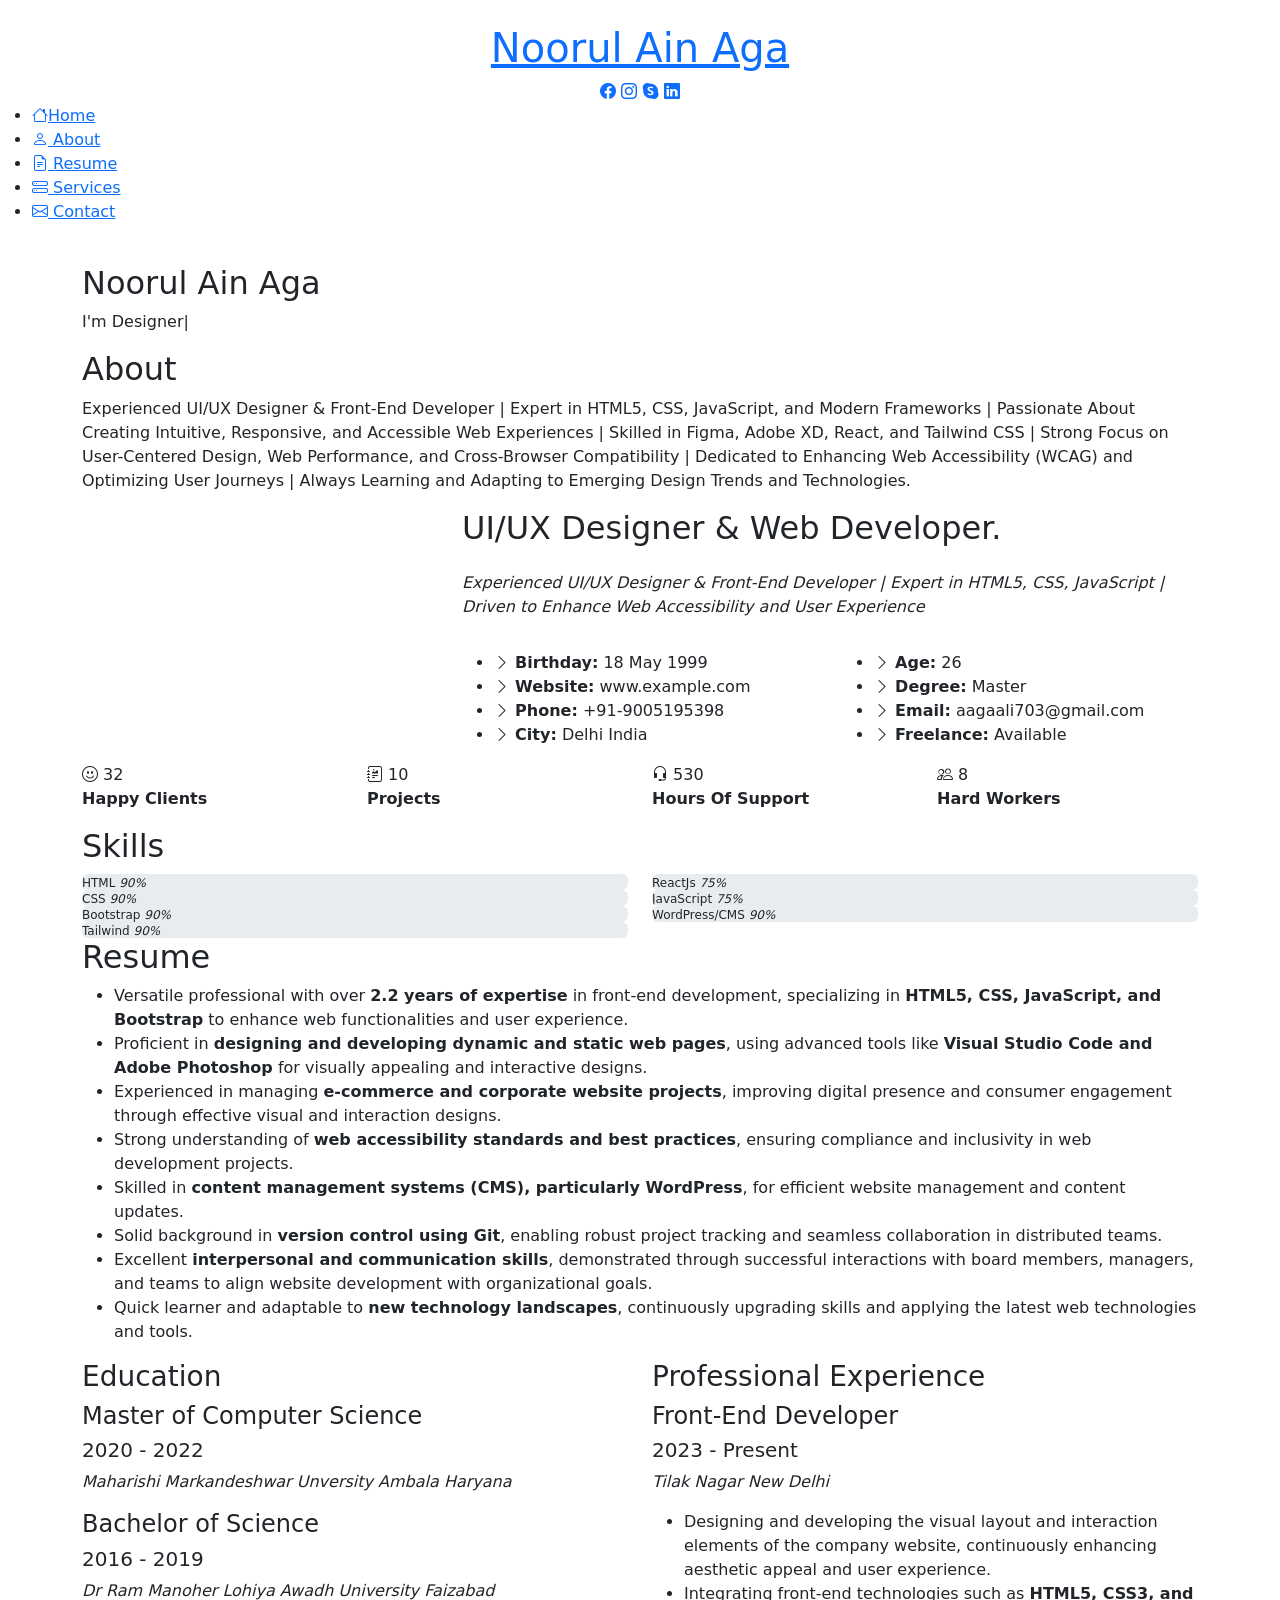
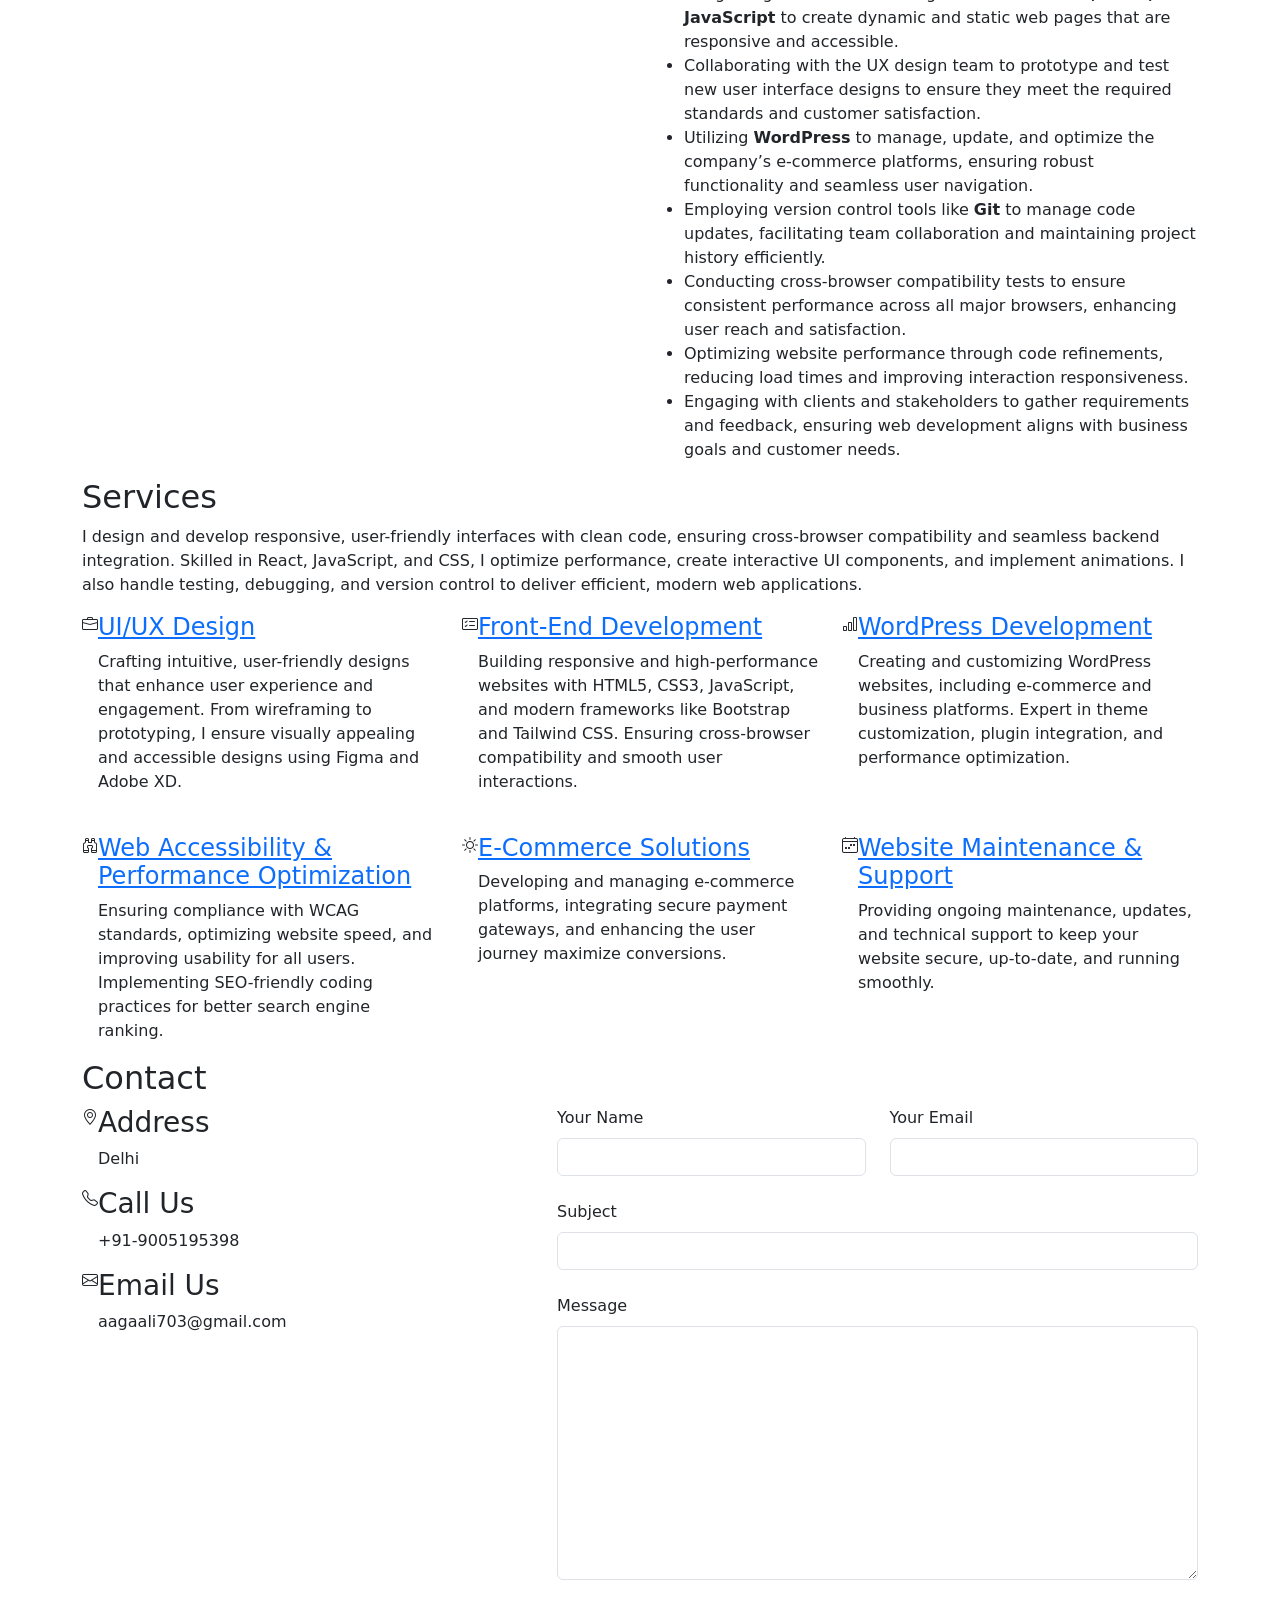
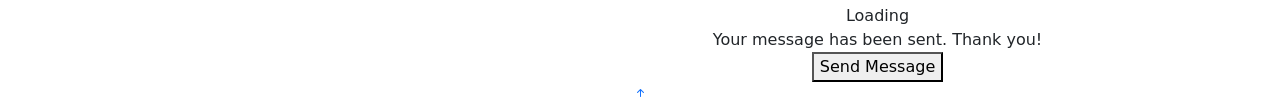
==== commit 3f400748: "update the index file" ====
--- a/index.html
+++ b/index.html
@@ -393,7 +393,7 @@
             <div>
               <h4 class="title"><a href="service-details.html" class="stretched-link"> E-Commerce Solutions</a></h4>
               <p class="description">Developing and managing e-commerce platforms, integrating secure payment gateways,
-                and enhancing the user journey to maximize conversions.</p>
+                and enhancing the user journey  maximize conversions.</p>
             </div>
           </div><!-- End Service Item -->
           <div class="col-lg-4 col-md-6 service-item d-flex" data-aos="fade-up" data-aos-delay="600">
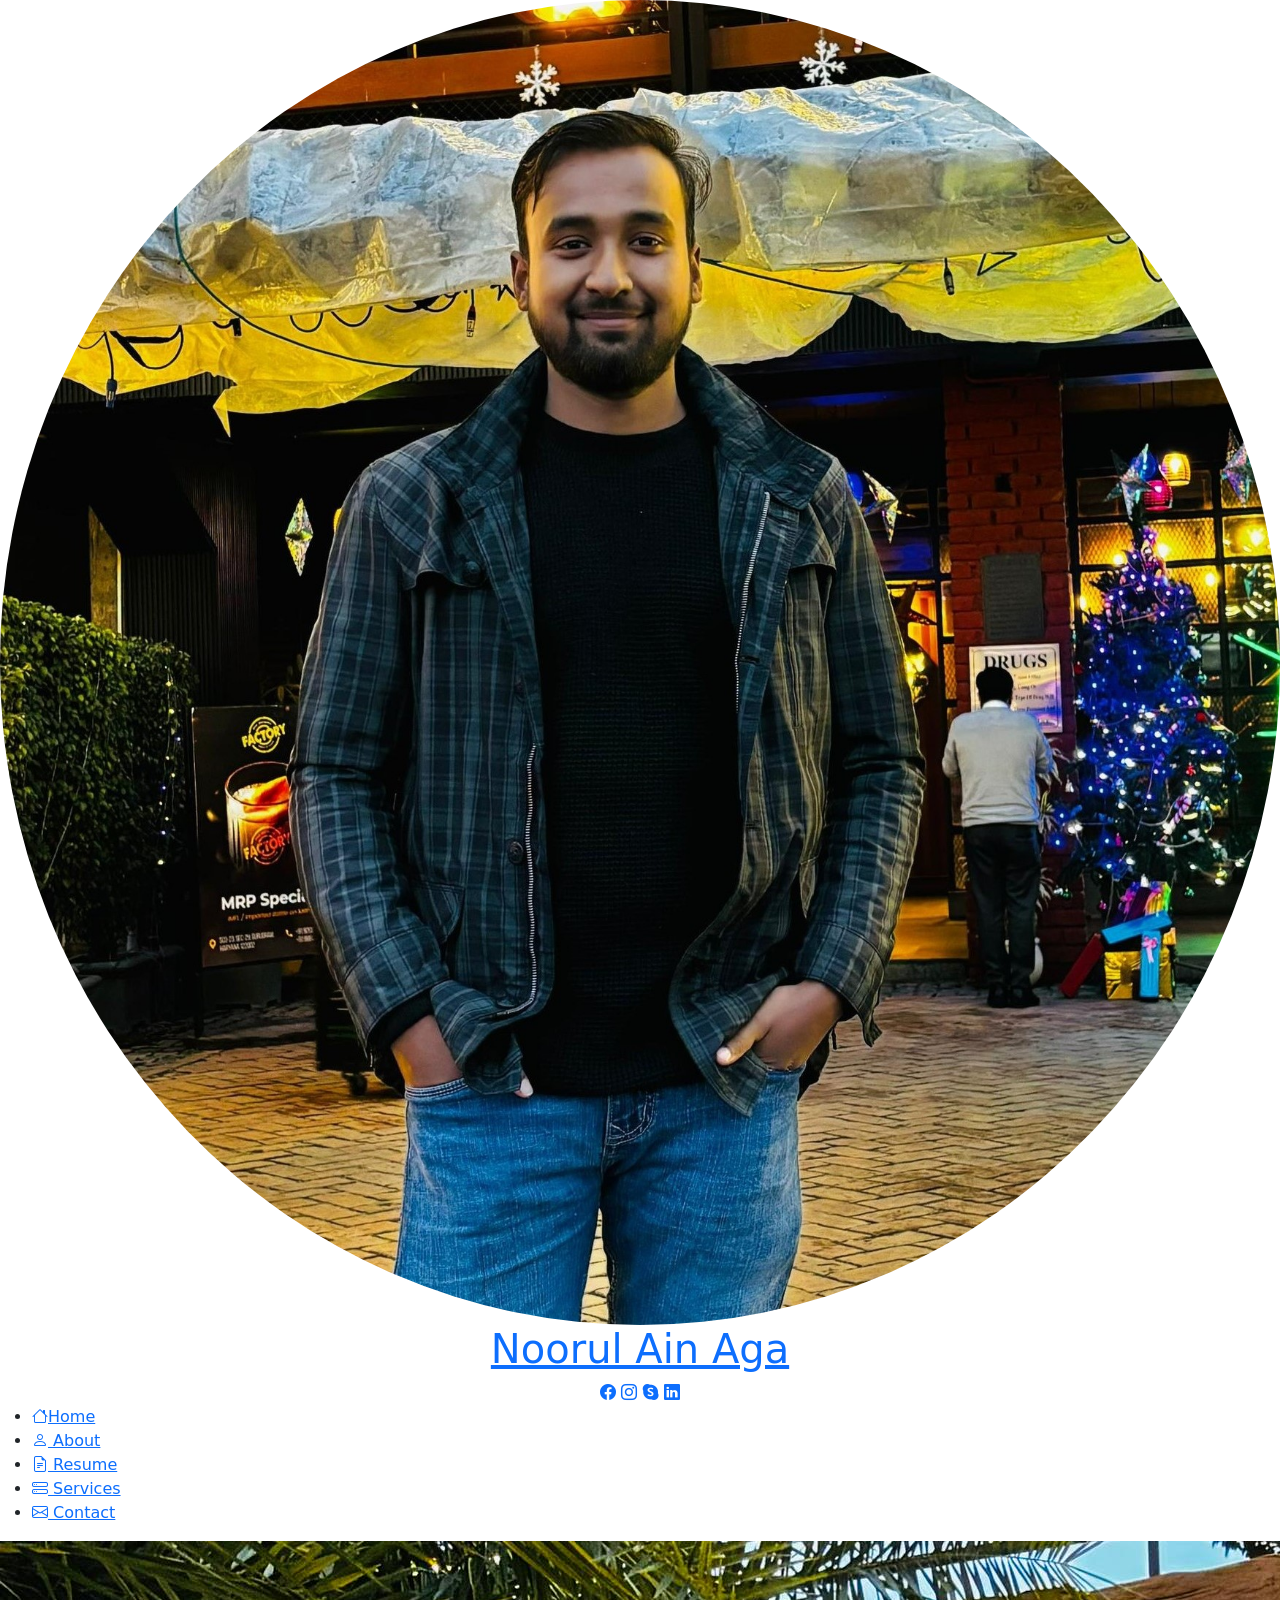
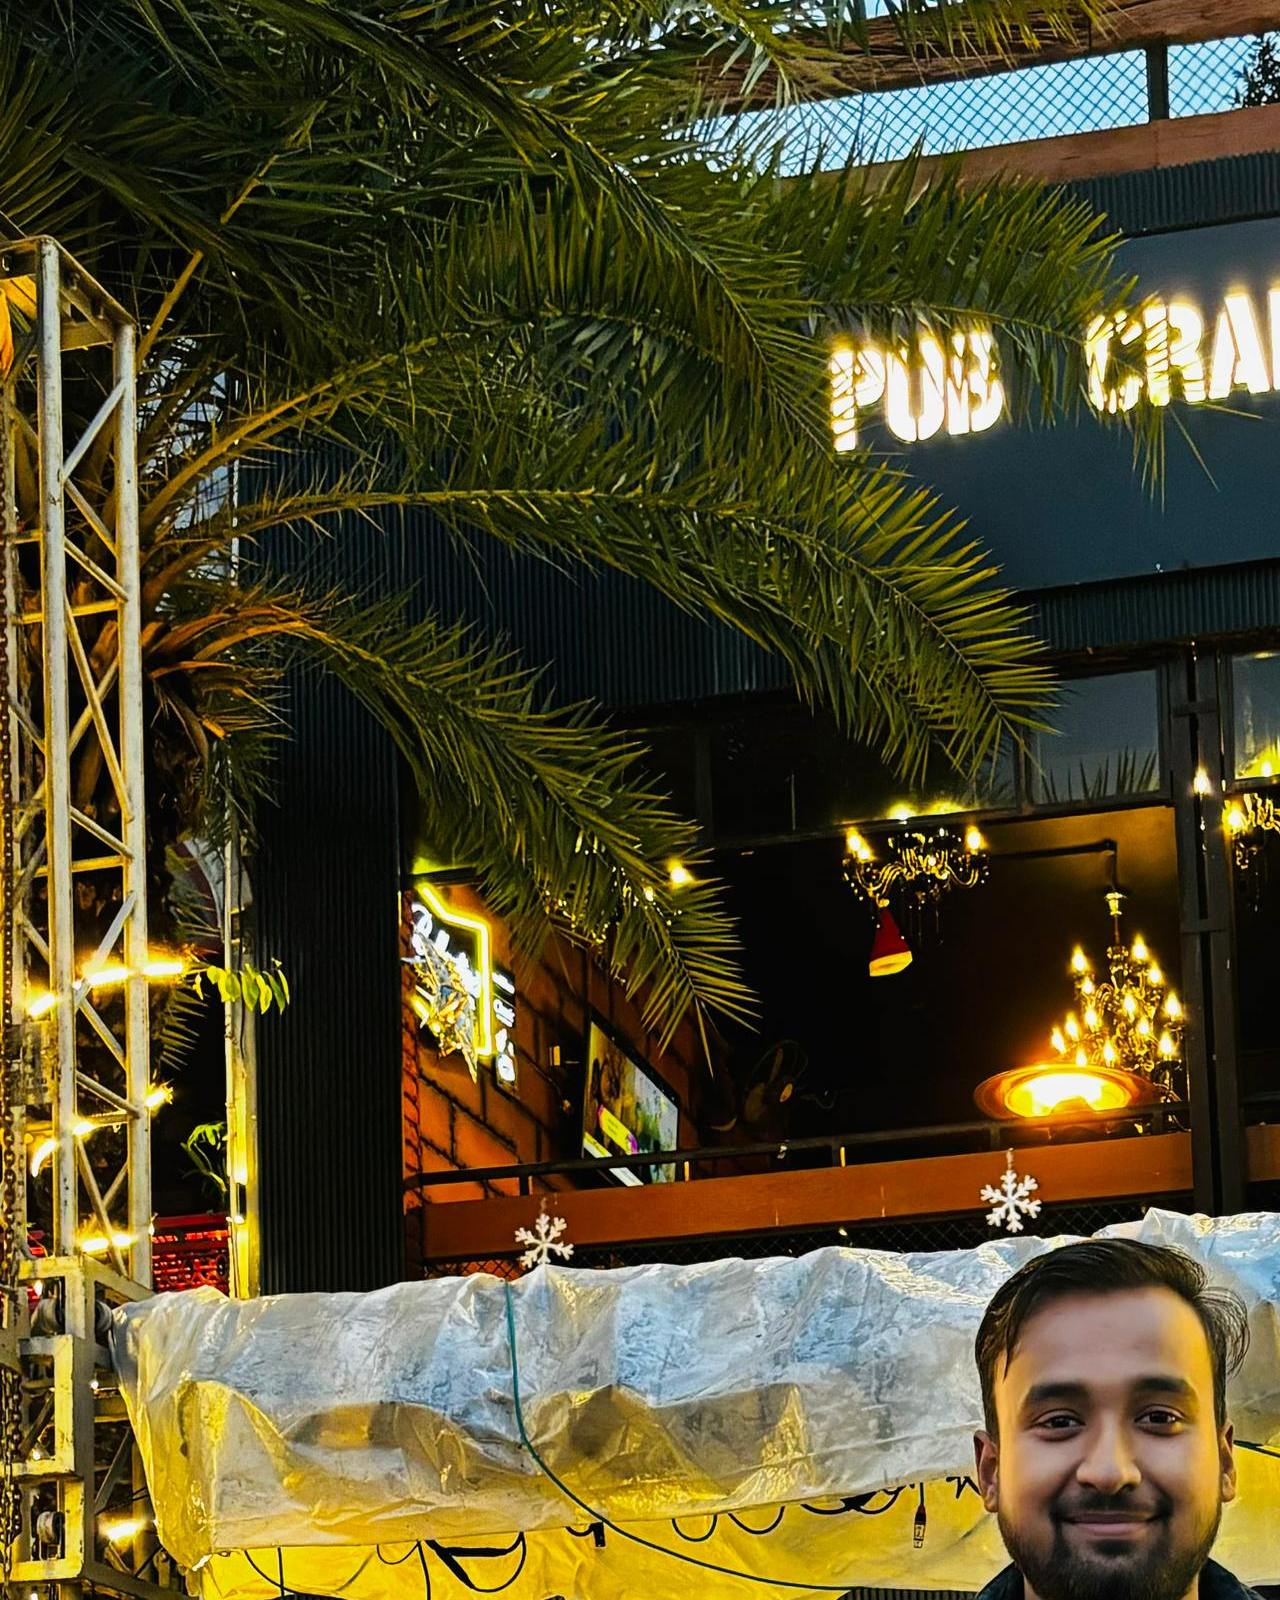
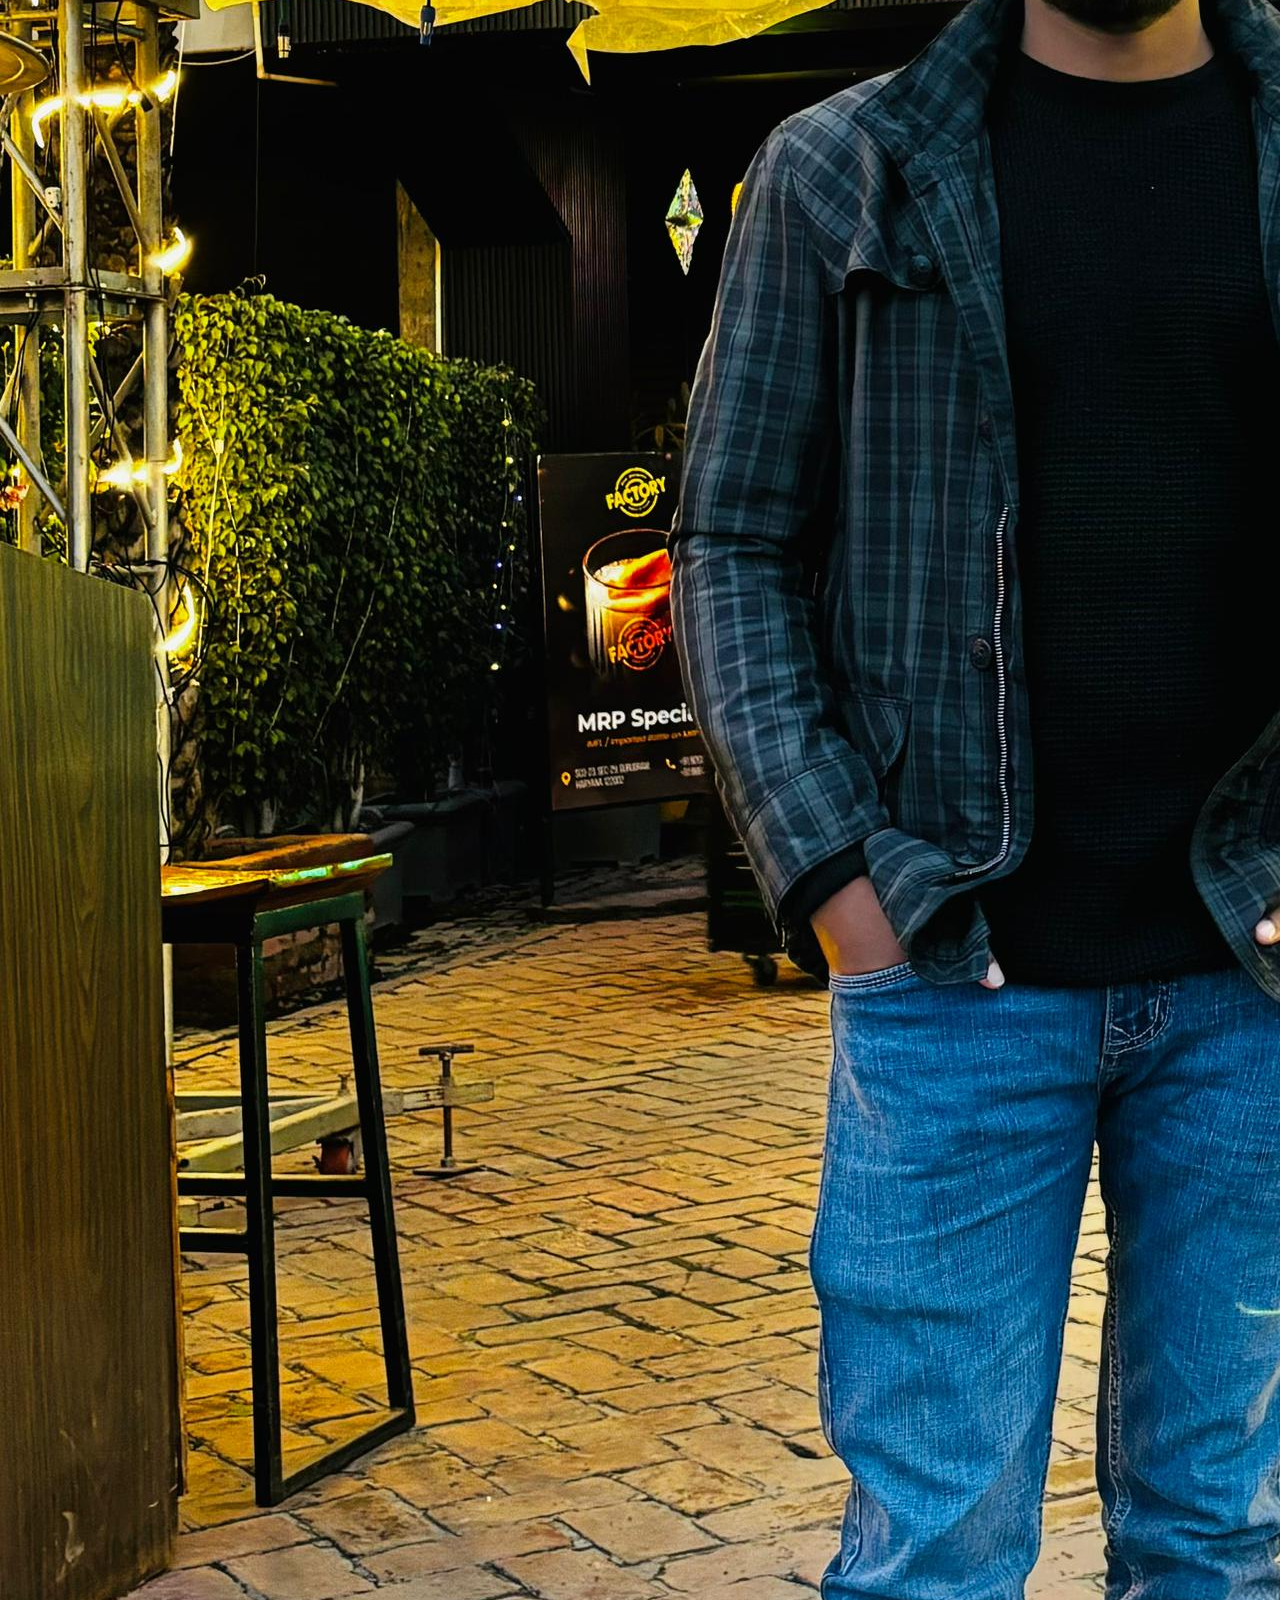
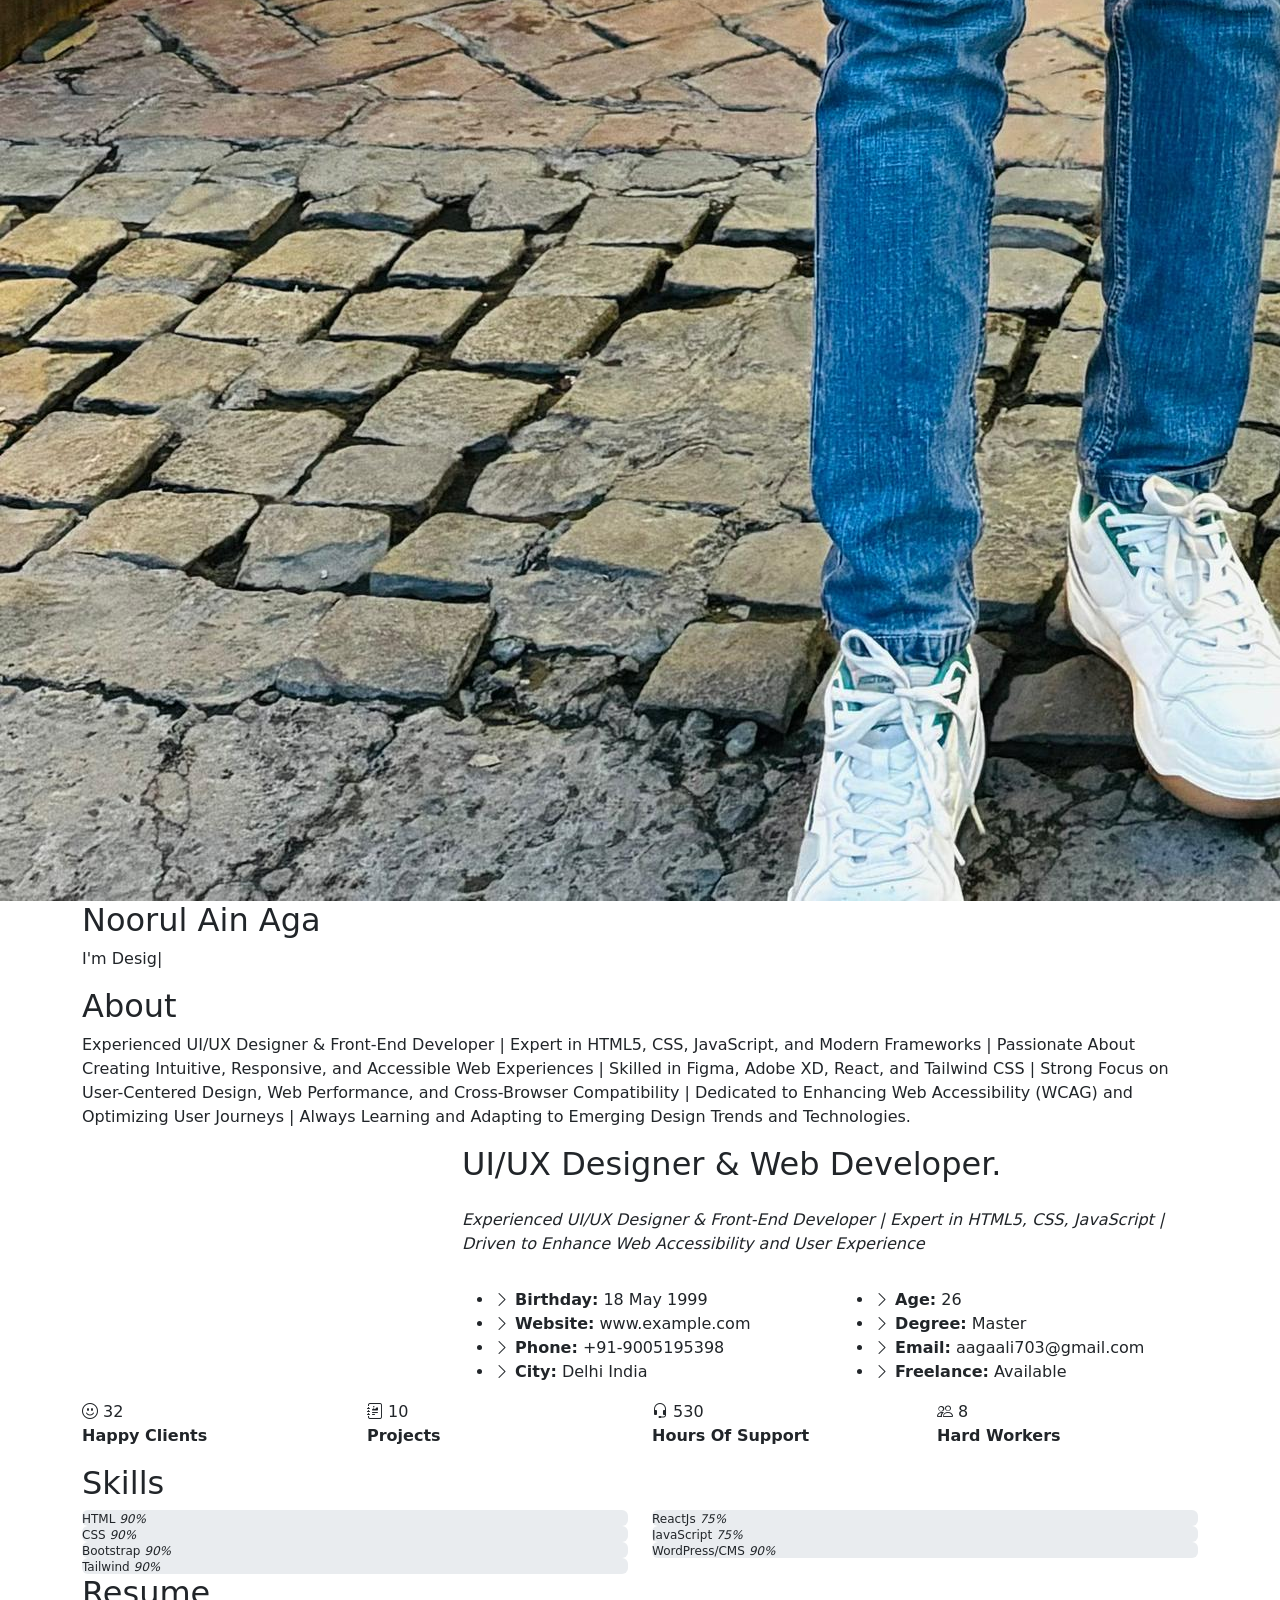
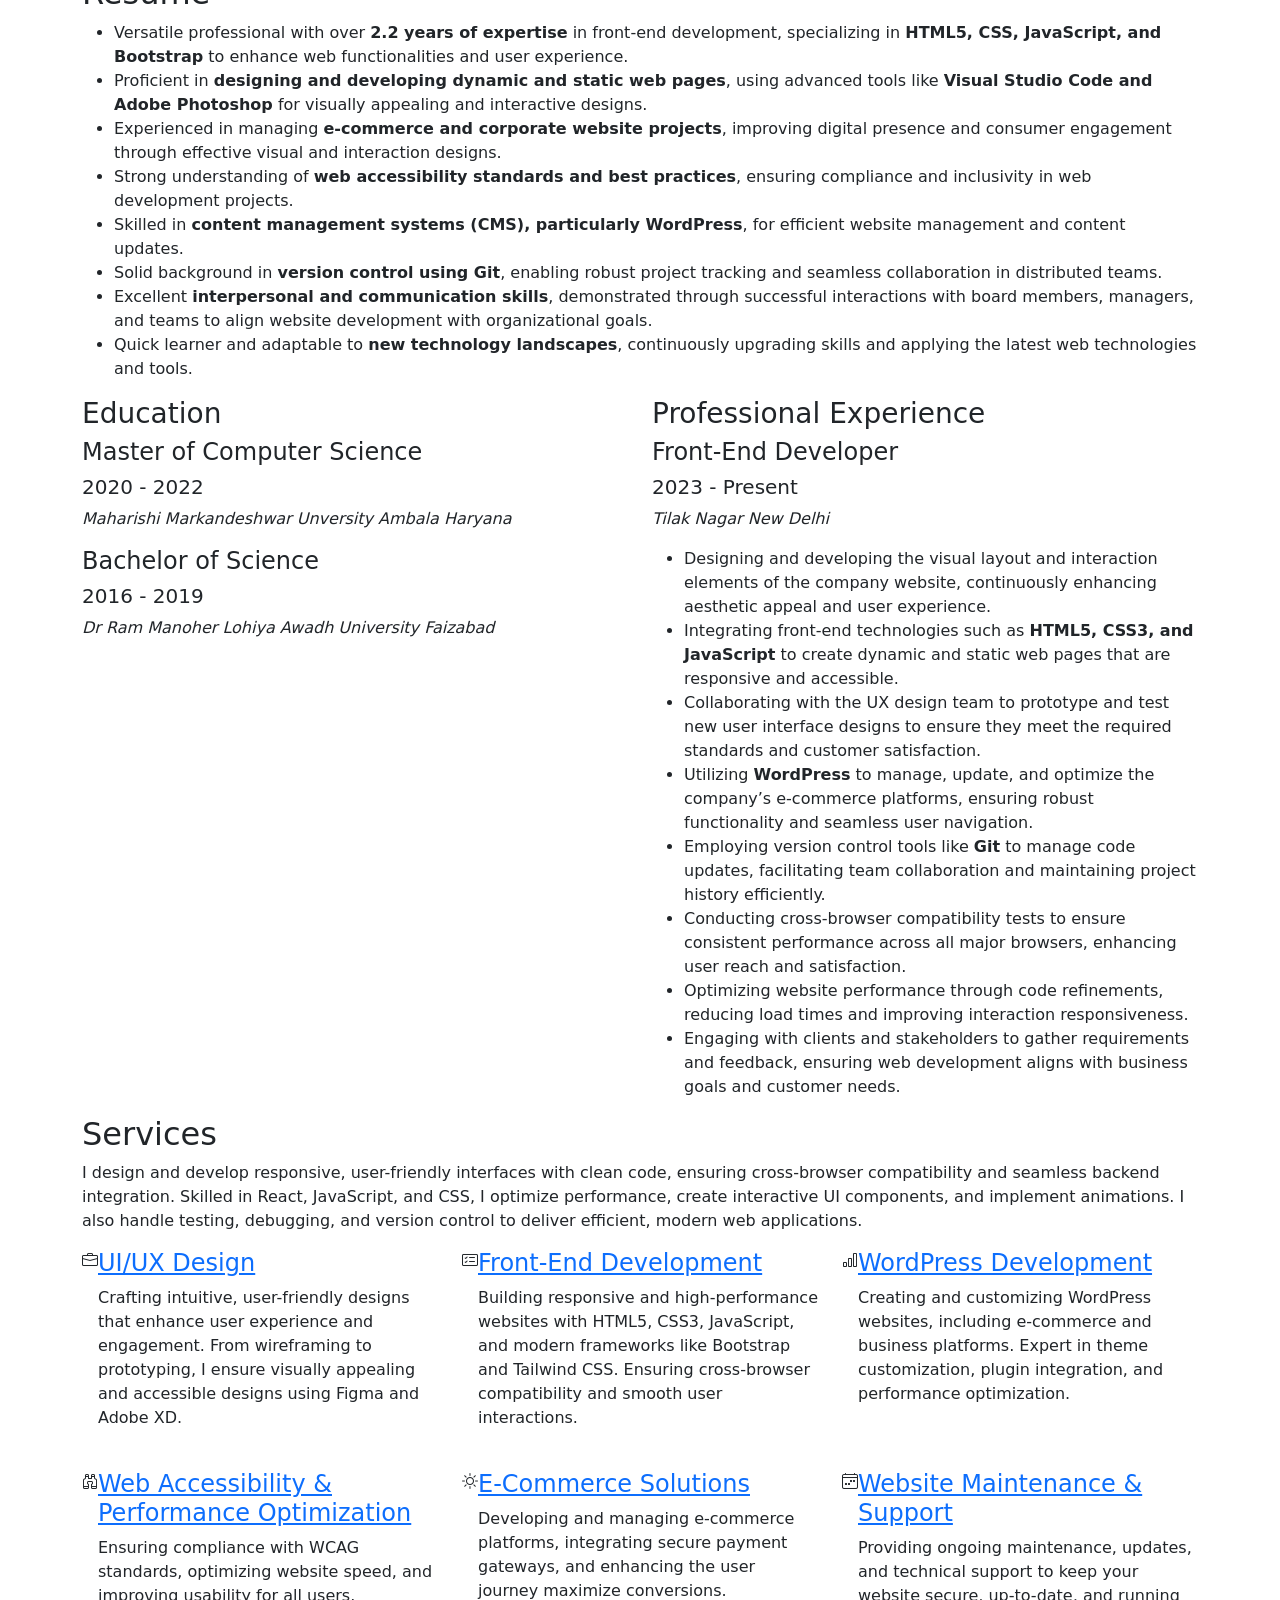
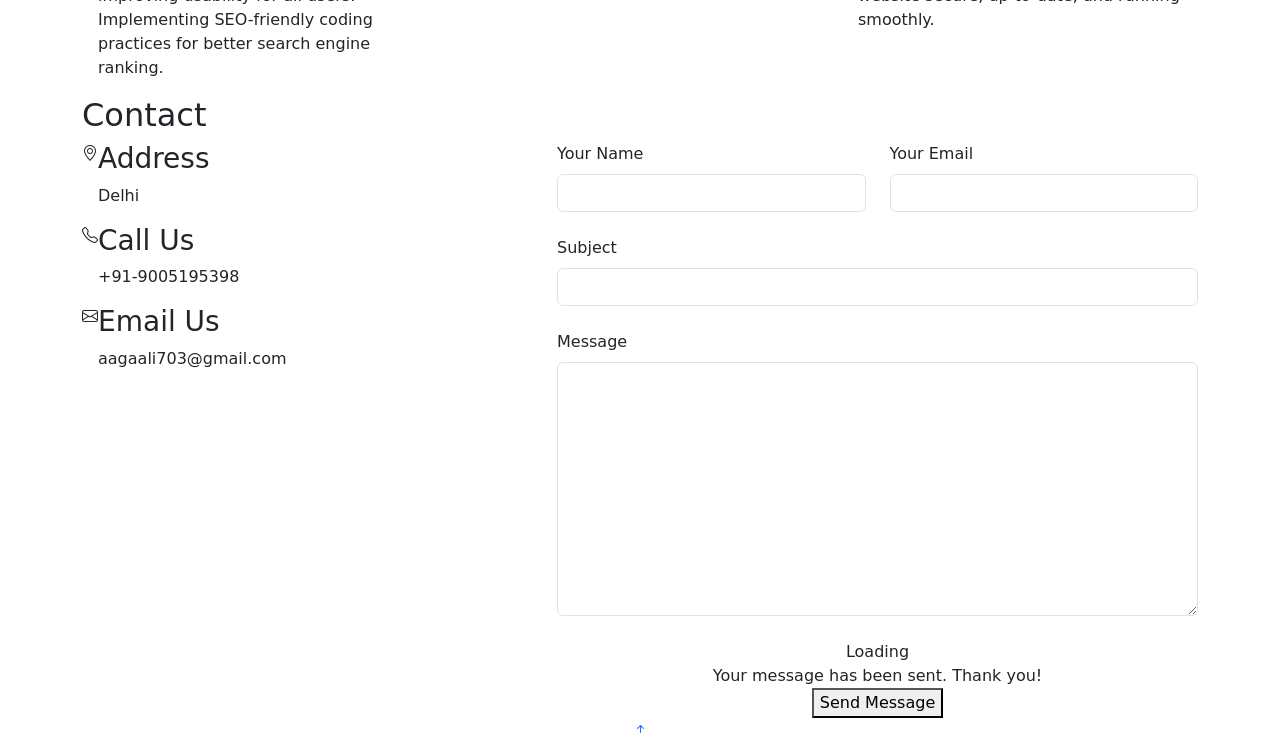
==== commit a32f7193: "code updated" ====
--- a/index.html
+++ b/index.html
@@ -30,7 +30,7 @@
   <header id="header" class="header dark-background d-flex flex-column">
     <i class="header-toggle d-xl-none bi bi-list"></i>
     <div class="profile-img">
-      <img src="assets/img/my-profile-img.jpg" alt="" class="img-fluid rounded-circle">
+      <img src="assets/img/profile-zoom.jpg" alt="" class="img-fluid rounded-circle">
     </div>
     <a href="index.html" class="logo d-flex align-items-center justify-content-center">
       <h1 class="sitename">Noorul Ain Aga</h1>
@@ -60,7 +60,7 @@
     <!-- Hero Section -->
     <section id="hero" class="hero section dark-background">
 
-      <img src="assets/img/hero-bg.jpg" alt="" data-aos="fade-in" class="">
+      <img src="assets/img/profile.jpg" alt="" data-aos="fade-in" class="">
 
       <div class="container" data-aos="fade-up" data-aos-delay="100">
         <h2>Noorul Ain Aga</h2>
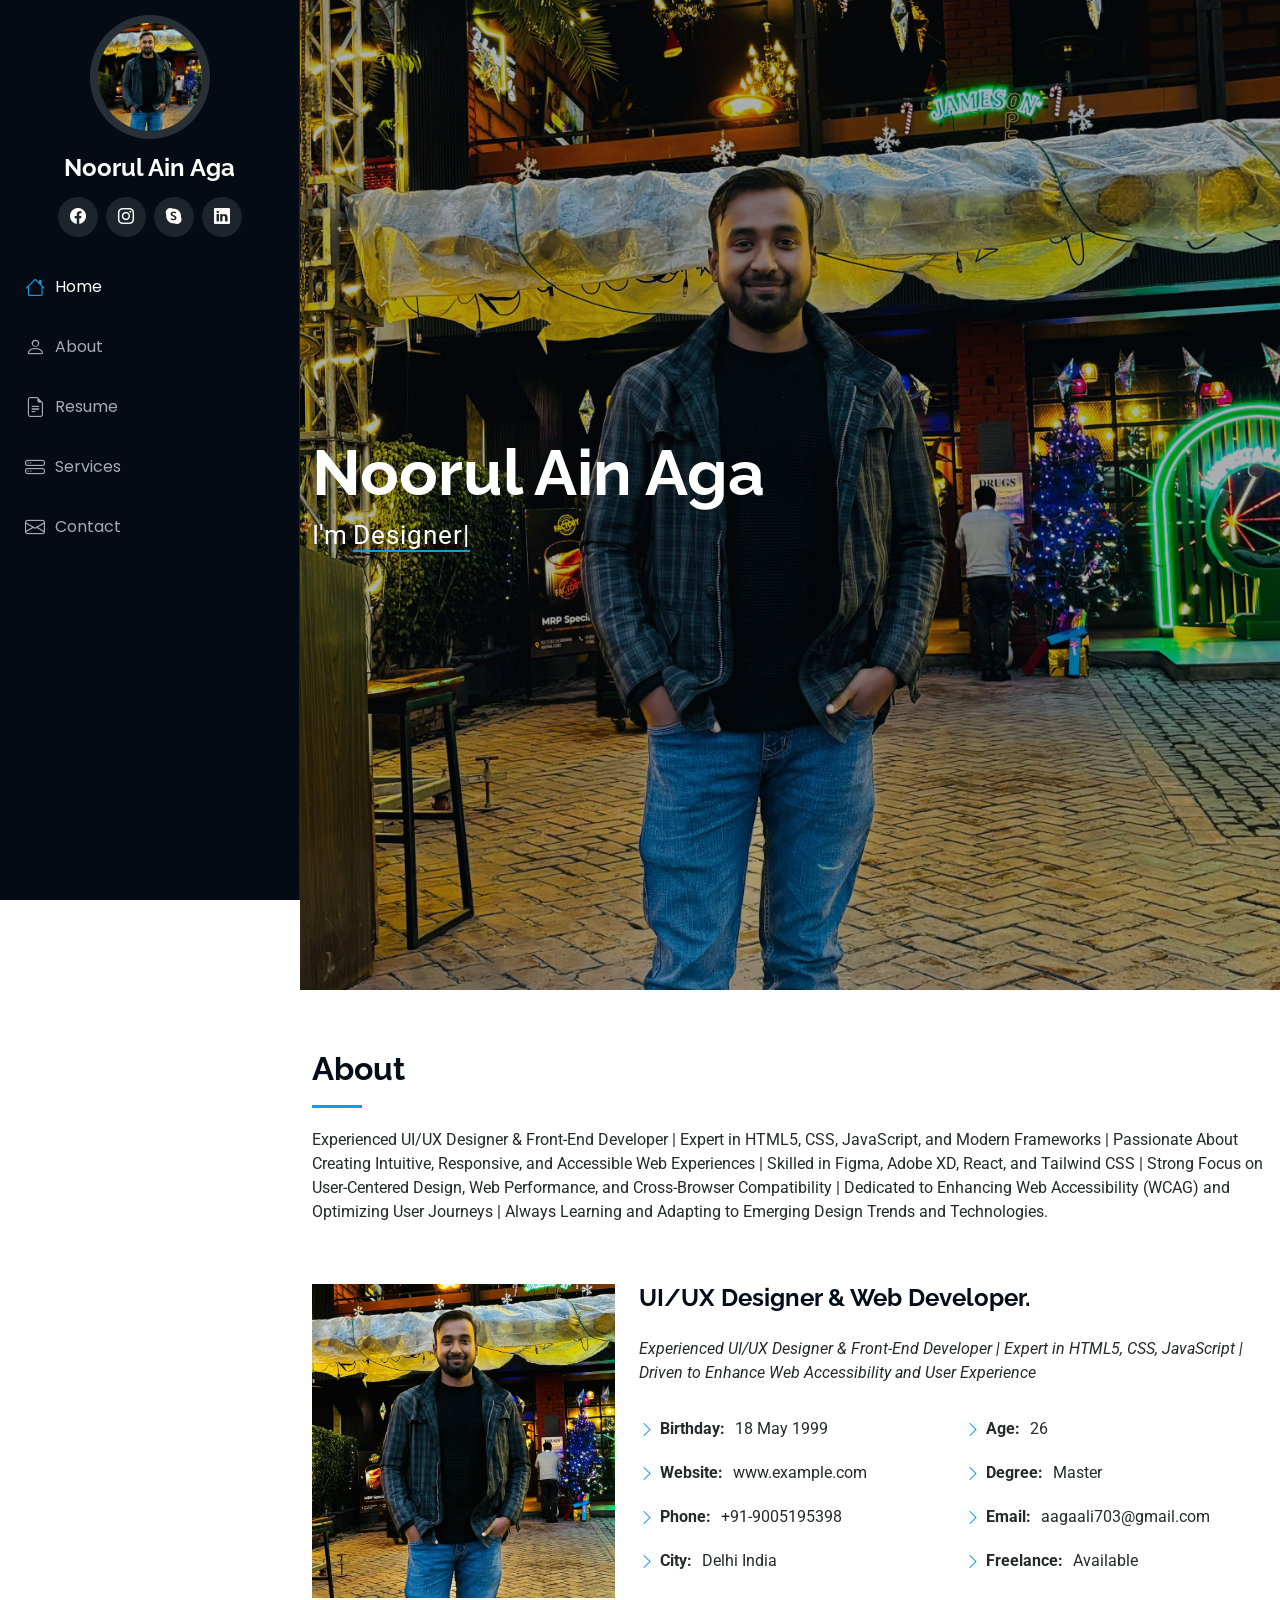
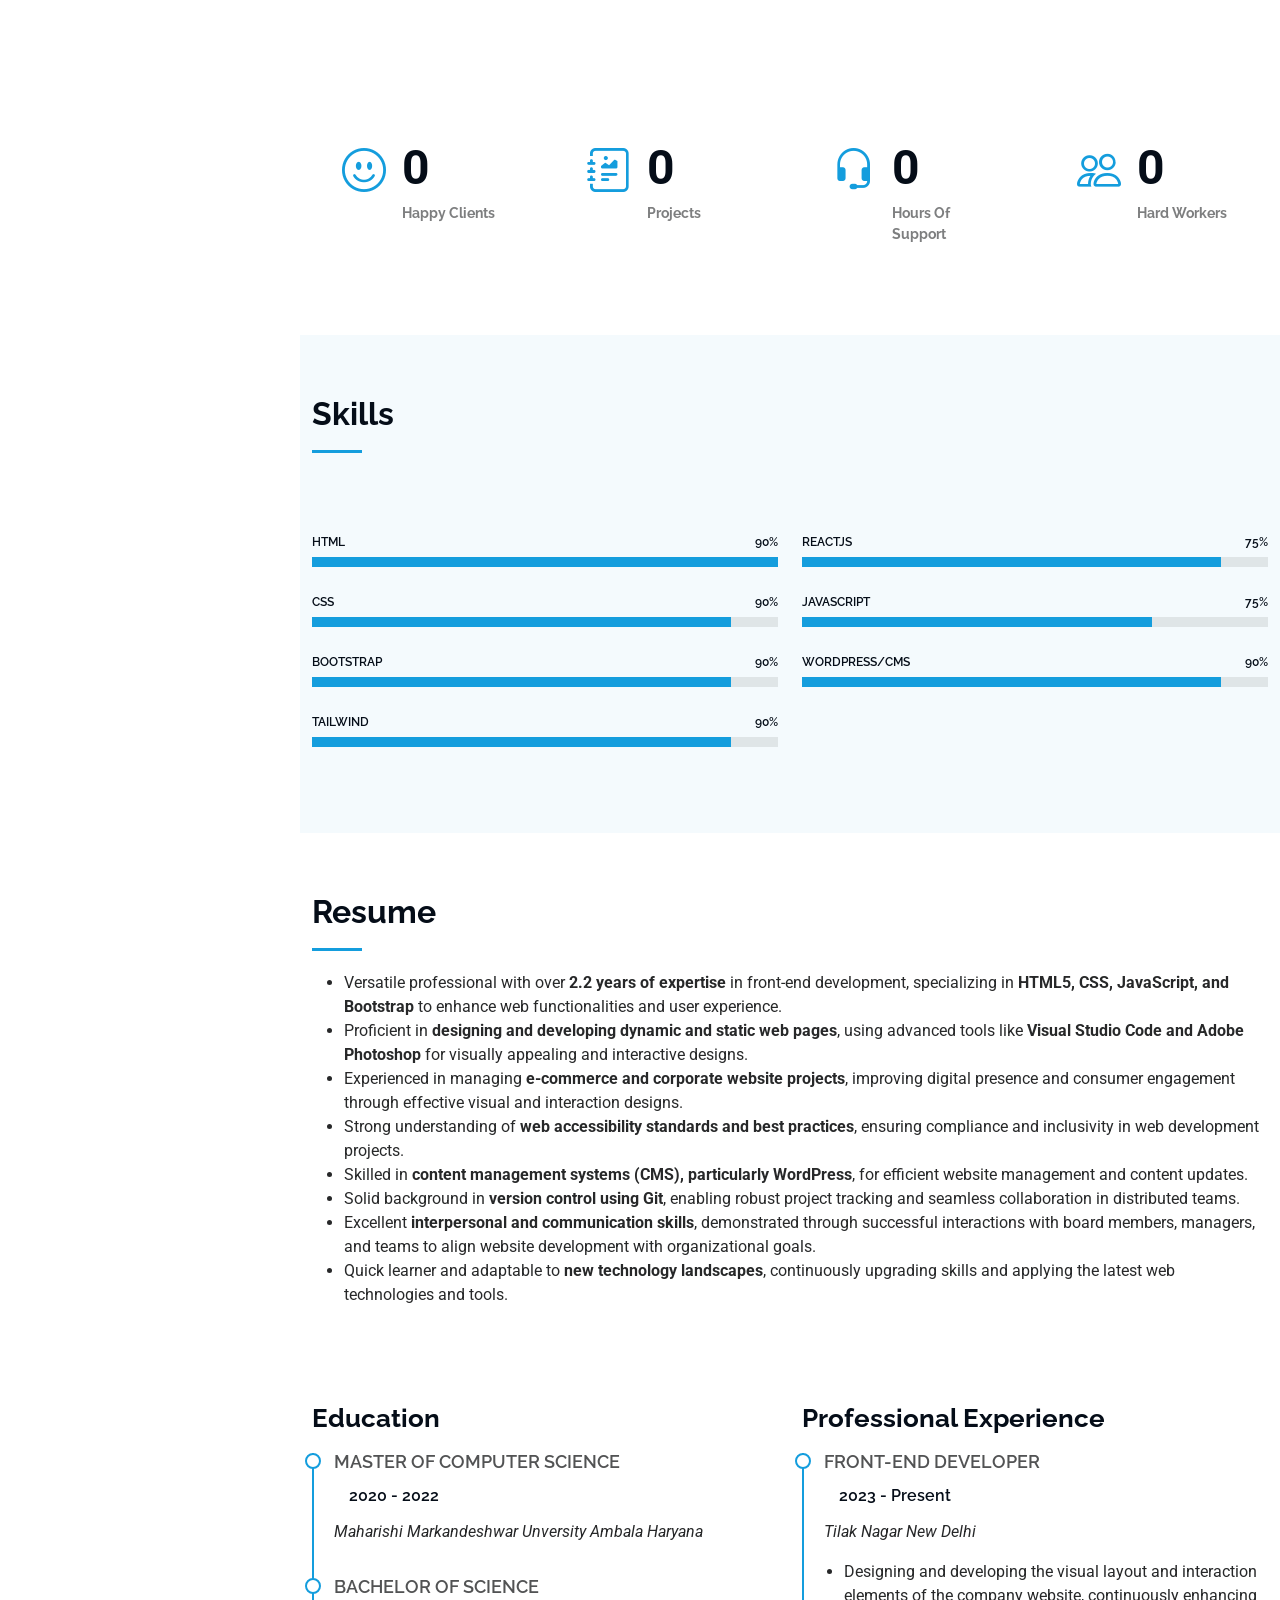
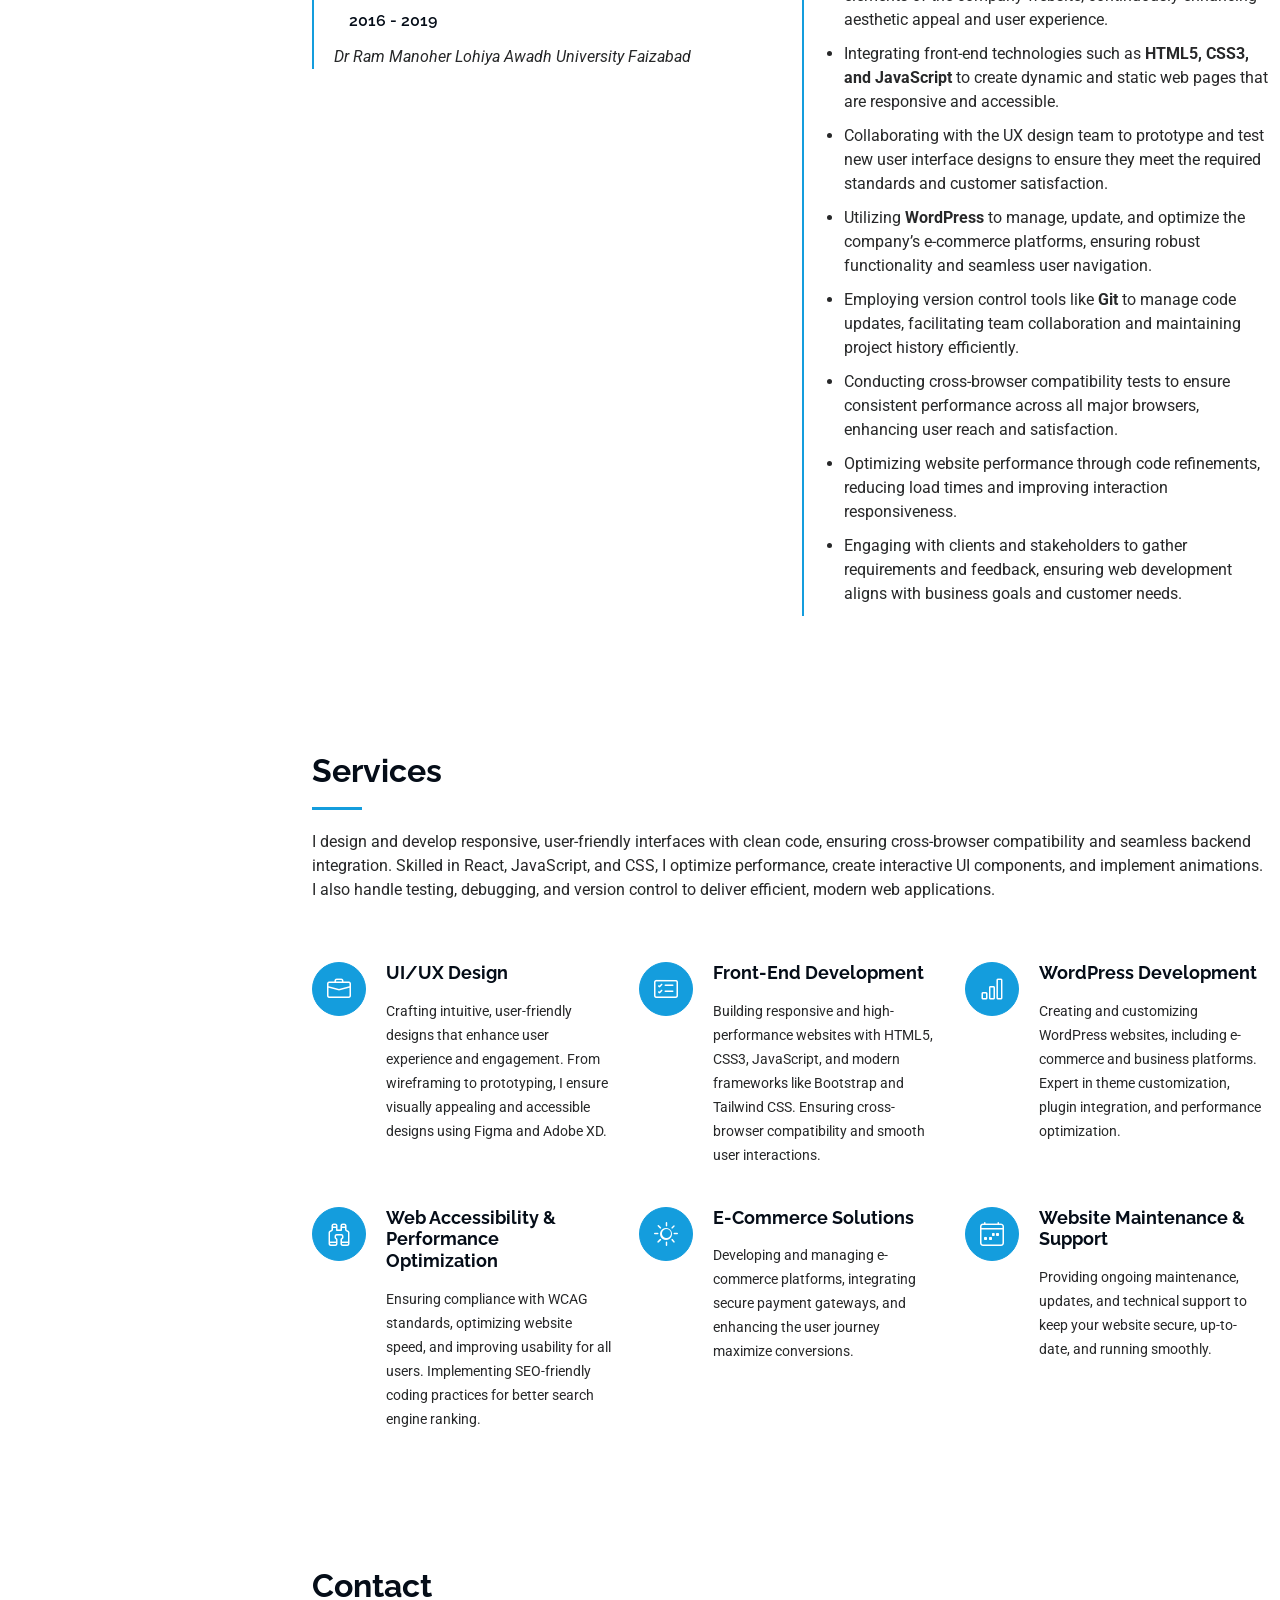
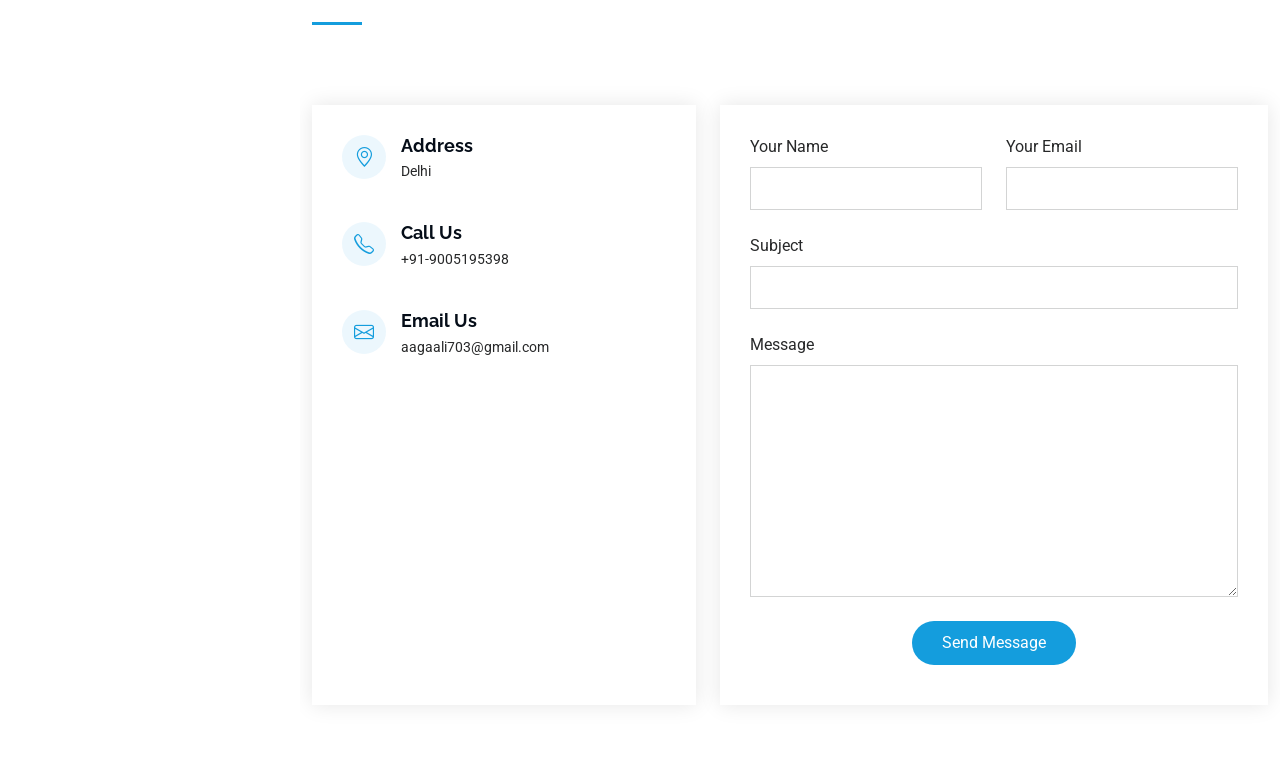
==== commit 7e108730: "updated code" ====
--- a/index.html
+++ b/index.html
@@ -88,7 +88,7 @@
 
         <div class="row gy-4 justify-content-center">
           <div class="col-lg-4">
-            <img src="assets/img/my-profile-img.jpg" class="img-fluid" alt="">
+            <img src="assets/img/profile-zoom.jpg" class="img-fluid" alt="">
           </div>
           <div class="col-lg-8 content">
             <h2>UI/UX Designer &amp; Web Developer.</h2>
--- a/assets/css/main.css
+++ b/assets/css/main.css
@@ -19,22 +19,22 @@
 
 /* Global Colors - The following color variables are used throughout the website. Updating them here will change the color scheme of the entire website */
 :root { 
-  --background-color: #ffffff; /* Background color for the entire website, including individual sections */
-  --default-color: #272829; /* Default color used for the majority of the text content across the entire website */
-  --heading-color: #050d18; /* Color for headings, subheadings and title throughout the website */
-  --accent-color: #149ddd; /* Accent color that represents your brand on the website. It's used for buttons, links, and other elements that need to stand out */
-  --surface-color: #ffffff; /* The surface color is used as a background of boxed elements within sections, such as cards, icon boxes, or other elements that require a visual separation from the global background. */
-  --contrast-color: #ffffff; /* Contrast color for text, ensuring readability against backgrounds of accent, heading, or default colors. */
+  --background-color: #ffffff; 
+  --default-color: #272829; 
+  --heading-color: #050d18;
+  --accent-color: #149ddd; 
+  --surface-color: #ffffff;
+  --contrast-color: #ffffff;
 }
 
 /* Nav Menu Colors - The following color variables are used specifically for the navigation menu. They are separate from the global colors to allow for more customization options */
 :root {
-  --nav-color: #a8a9b4;  /* The default color of the main navmenu links */
-  --nav-hover-color: #ffffff; /* Applied to main navmenu links when they are hovered over or active */
-  --nav-mobile-background-color: #040b14; /* Used as the background color for mobile navigation menu */
-  --nav-dropdown-background-color: #040b14; /* Used as the background color for dropdown items that appear when hovering over primary navigation items */
-  --nav-dropdown-color: #a8a9b4; /* Used for navigation links of the dropdown items in the navigation menu. */
-  --nav-dropdown-hover-color: #ffffff; /* Similar to --nav-hover-color, this color is applied to dropdown navigation links when they are hovered over. */
+  --nav-color: #a8a9b4;  
+  --nav-hover-color: #ffffff;
+  --nav-mobile-background-color: #040b14; 
+  --nav-dropdown-background-color: #040b14;
+  --nav-dropdown-color: #a8a9b4; 
+  --nav-dropdown-hover-color: #ffffff; 
 }
 
 /* Color Presets - These classes override global colors when applied to any section or element, providing reuse of the sam color scheme. */
@@ -52,14 +52,11 @@
   --contrast-color: #ffffff;
 }
 
-/* Smooth scroll */
 :root {
   scroll-behavior: smooth;
 }
 
-/*--------------------------------------------------------------
-# General Styling & Shared Classes
---------------------------------------------------------------*/
+
 body {
   color: var(--default-color);
   background-color: var(--background-color);
@@ -87,8 +84,7 @@
   font-family: var(--heading-font);
 }
 
-/* PHP Email Form Messages
-------------------------------*/
+
 .php-email-form .error-message {
   display: none;
   background: #df1529;
@@ -138,10 +134,6 @@
     transform: rotate(360deg);
   }
 }
-
-/*--------------------------------------------------------------
-# Global Header
---------------------------------------------------------------*/
 .header {
   color: var(--default-color);
   background-color: var(--background-color);
@@ -246,9 +238,6 @@
   background-color: color-mix(in srgb, var(--accent-color) 90%, white 15%);
 }
 
-/*--------------------------------------------------------------
-# Navigation Menu
---------------------------------------------------------------*/
 .mobile-nav-toggle {
   display: none;
 }
@@ -361,31 +350,10 @@
   background-color: rgba(33, 37, 41, 0.03);
 }
 
-/*--------------------------------------------------------------
-# Global Footer
---------------------------------------------------------------*/
-.footer {
-  color: var(--default-color);
-  background-color: var(--background-color);
-  font-size: 14px;
-  padding: 40px 0;
-  position: relative;
-  border-top: 1px solid color-mix(in srgb, var(--default-color), transparent 90%);
-}
-
-.footer .copyright p {
-  margin-bottom: 0;
-}
-
-.footer .credits {
-  margin-top: 4px;
-  font-size: 13px;
-  text-align: center;
-}
-
-/*--------------------------------------------------------------
-# Preloader
---------------------------------------------------------------*/
+
+
+
+
 #preloader {
   position: fixed;
   inset: 0;
@@ -418,9 +386,7 @@
   }
 }
 
-/*--------------------------------------------------------------
-# Scroll Top Button
---------------------------------------------------------------*/
+
 .scroll-top {
   position: fixed;
   visibility: hidden;
@@ -452,18 +418,14 @@
   bottom: 15px;
 }
 
-/*--------------------------------------------------------------
-# Disable aos animation delay on mobile devices
---------------------------------------------------------------*/
+
 @media screen and (max-width: 768px) {
   [data-aos-delay] {
     transition-delay: 0 !important;
   }
 }
 
-/*--------------------------------------------------------------
-# Global Page Titles & Breadcrumbs
---------------------------------------------------------------*/
+
 .page-title {
   color: var(--default-color);
   background-color: var(--background-color);
@@ -497,9 +459,6 @@
   color: color-mix(in srgb, var(--default-color), transparent 70%);
 }
 
-/*--------------------------------------------------------------
-# Global Sections
---------------------------------------------------------------*/
 section,
 .section {
   color: var(--default-color);
@@ -508,9 +467,7 @@
   overflow: clip;
 }
 
-/*--------------------------------------------------------------
-# Global Section Titles
---------------------------------------------------------------*/
+
 .section-title {
   padding-bottom: 60px;
   position: relative;
@@ -539,12 +496,9 @@
   margin-bottom: 0;
 }
 
-/*--------------------------------------------------------------
-# Hero Section
---------------------------------------------------------------*/
 .hero {
   width: 100%;
-  min-height: 100vh;
+  min-height: 110vh;
   position: relative;
   padding: 80px 0;
   display: flex;
@@ -618,9 +572,7 @@
   }
 }
 
-/*--------------------------------------------------------------
-# About Section
---------------------------------------------------------------*/
+
 .about .content h2 {
   font-weight: 700;
   font-size: 24px;
@@ -648,9 +600,7 @@
   line-height: 0;
 }
 
-/*--------------------------------------------------------------
-# Stats Section
---------------------------------------------------------------*/
+
 .stats .stats-item {
   padding: 30px;
   width: 100%;
@@ -681,9 +631,6 @@
   font-size: 14px;
 }
 
-/*--------------------------------------------------------------
-# Skills Section
---------------------------------------------------------------*/
 .skills .progress {
   height: 60px;
   display: block;
@@ -718,9 +665,6 @@
   background-color: var(--accent-color);
 }
 
-/*--------------------------------------------------------------
-# Resume Section
---------------------------------------------------------------*/
 .resume .resume-title {
   color: var(--heading-color);
   font-size: 26px;
@@ -777,9 +721,7 @@
   border: 2px solid var(--accent-color);
 }
 
-/*--------------------------------------------------------------
-# Portfolio Section
---------------------------------------------------------------*/
+
 .portfolio .portfolio-filters {
   padding: 0;
   margin: 0 auto 20px auto;
@@ -890,9 +832,6 @@
   transform: scale(1.1);
 }
 
-/*--------------------------------------------------------------
-# Services Section
---------------------------------------------------------------*/
 .services .service-item {
   position: relative;
 }
@@ -943,9 +882,8 @@
   font-size: 14px;
 }
 
-/*--------------------------------------------------------------
-# Testimonials Section
---------------------------------------------------------------*/
+
+
 .testimonials .testimonials-carousel,
 .testimonials .testimonials-slider {
   overflow: hidden;
@@ -1040,9 +978,6 @@
   background-color: var(--accent-color);
 }
 
-/*--------------------------------------------------------------
-# Contact Section
---------------------------------------------------------------*/
 .contact .info-wrap {
   background-color: var(--surface-color);
   box-shadow: 0px 0px 20px rgba(0, 0, 0, 0.1);
@@ -1141,9 +1076,6 @@
   background: color-mix(in srgb, var(--accent-color), transparent 25%);
 }
 
-/*--------------------------------------------------------------
-# Portfolio Details Section
---------------------------------------------------------------*/
 .portfolio-details .portfolio-details-slider img {
   width: 100%;
 }
@@ -1202,9 +1134,7 @@
   color: color-mix(in srgb, var(--default-color), transparent 30%);
 }
 
-/*--------------------------------------------------------------
-# Service Details Section
---------------------------------------------------------------*/
+
 .service-details .services-list {
   padding: 10px 30px;
   border: 1px solid color-mix(in srgb, var(--default-color), transparent 90%);
@@ -1267,9 +1197,3 @@
   color: var(--accent-color);
 }
 
-/*--------------------------------------------------------------
-# Starter Section Section
---------------------------------------------------------------*/
-.starter-section {
-  /* Add your styles here */
-}
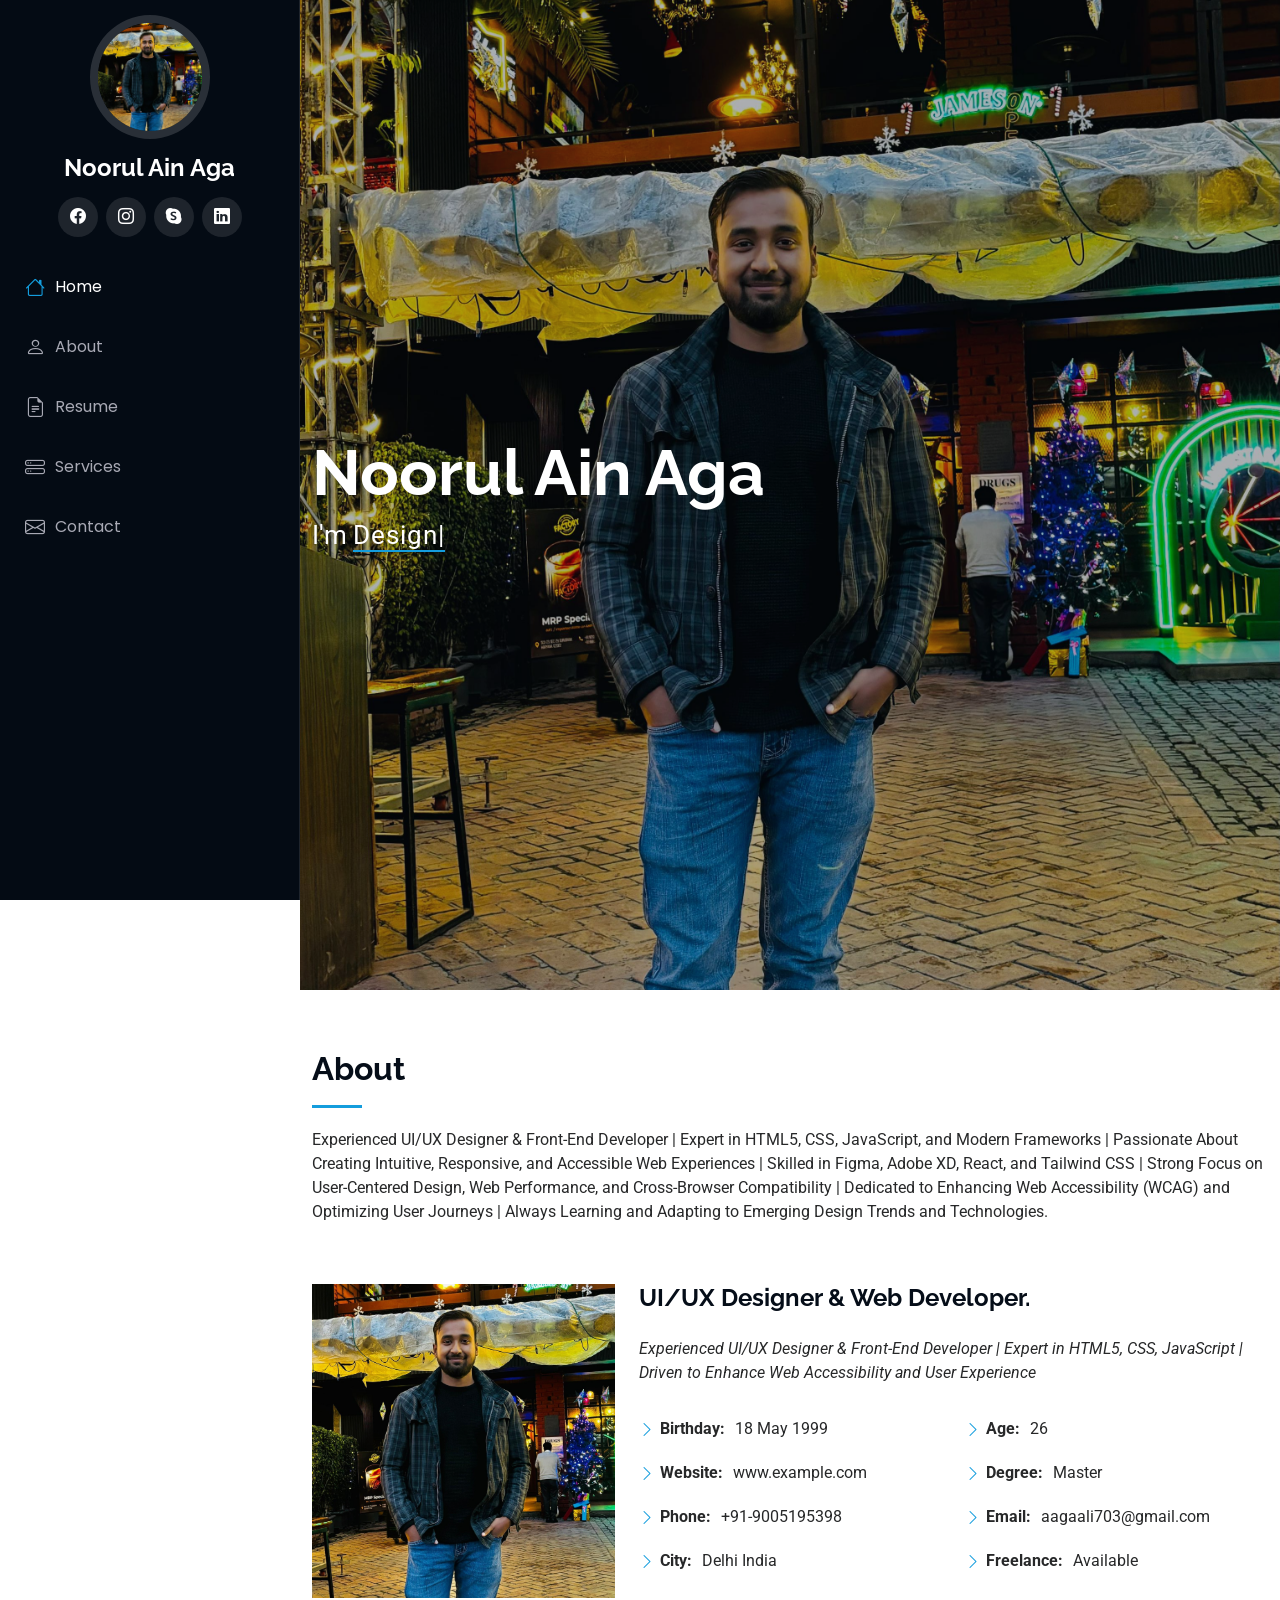
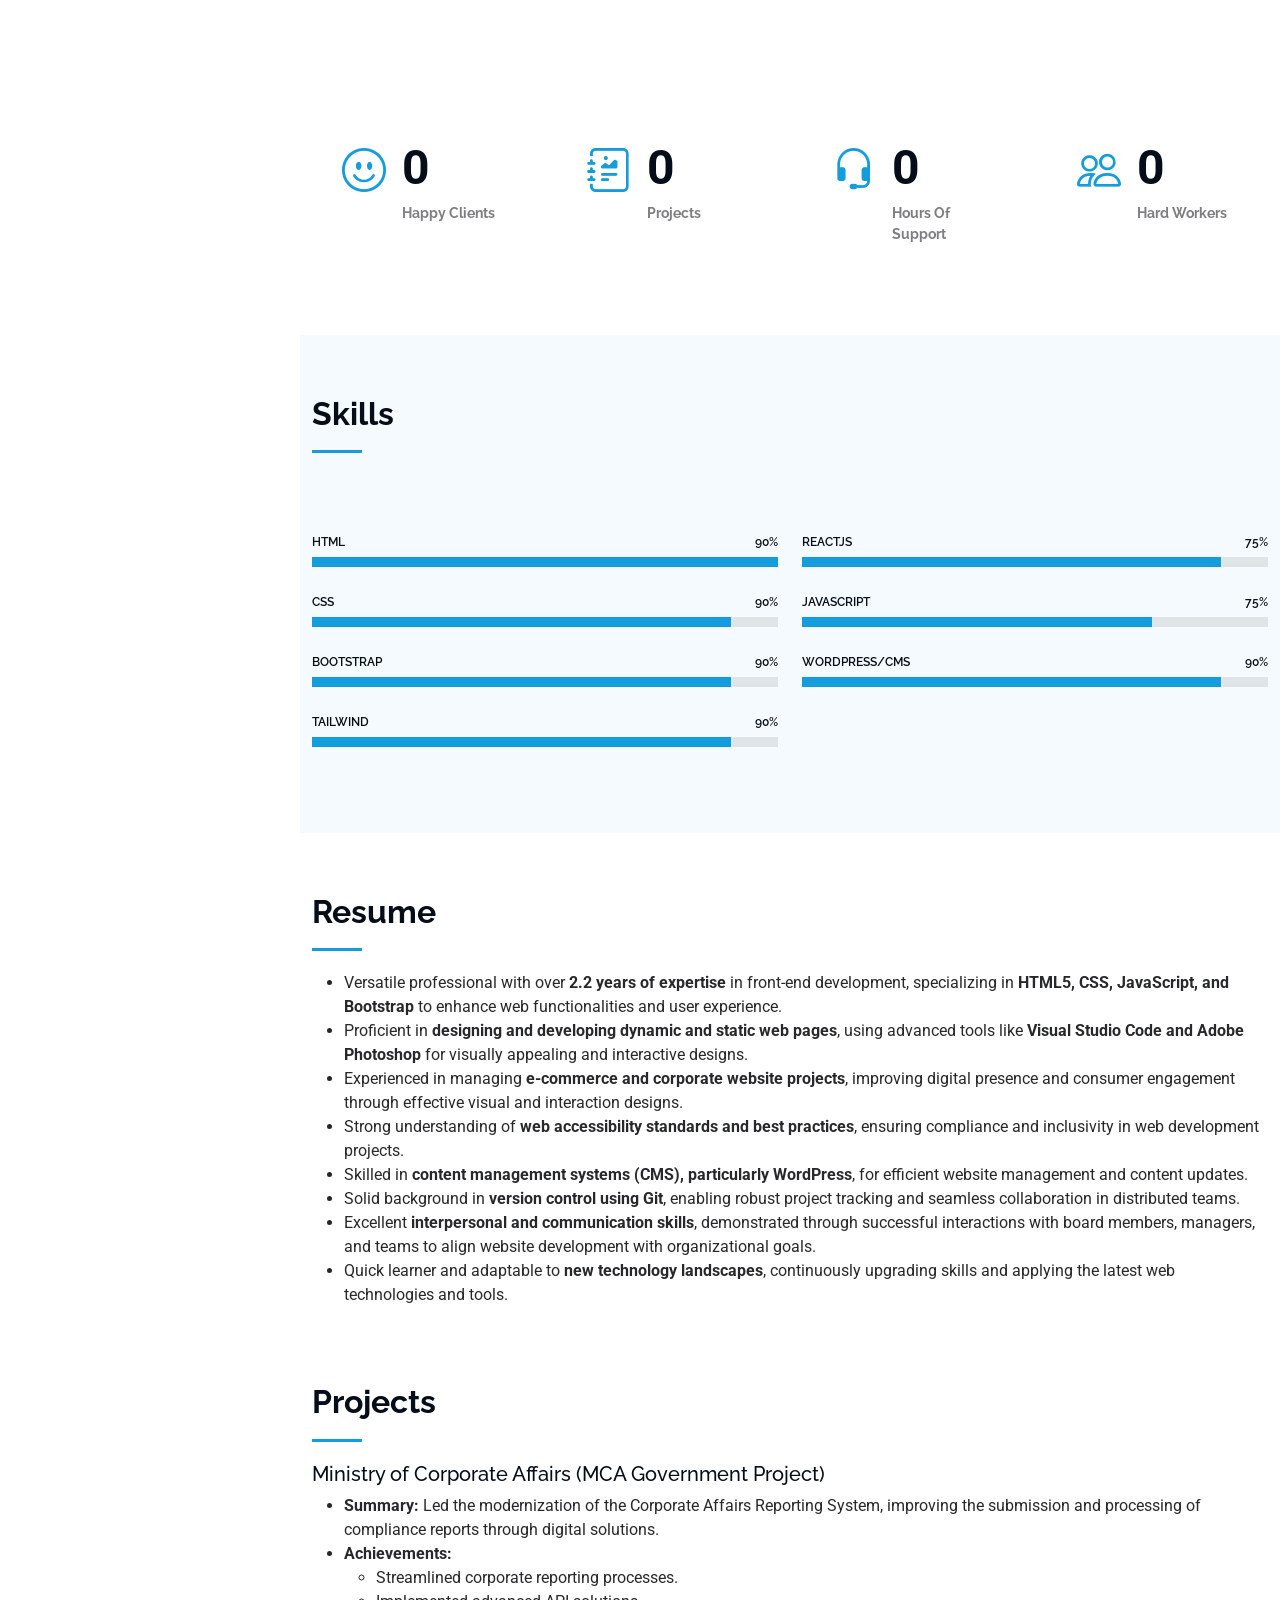
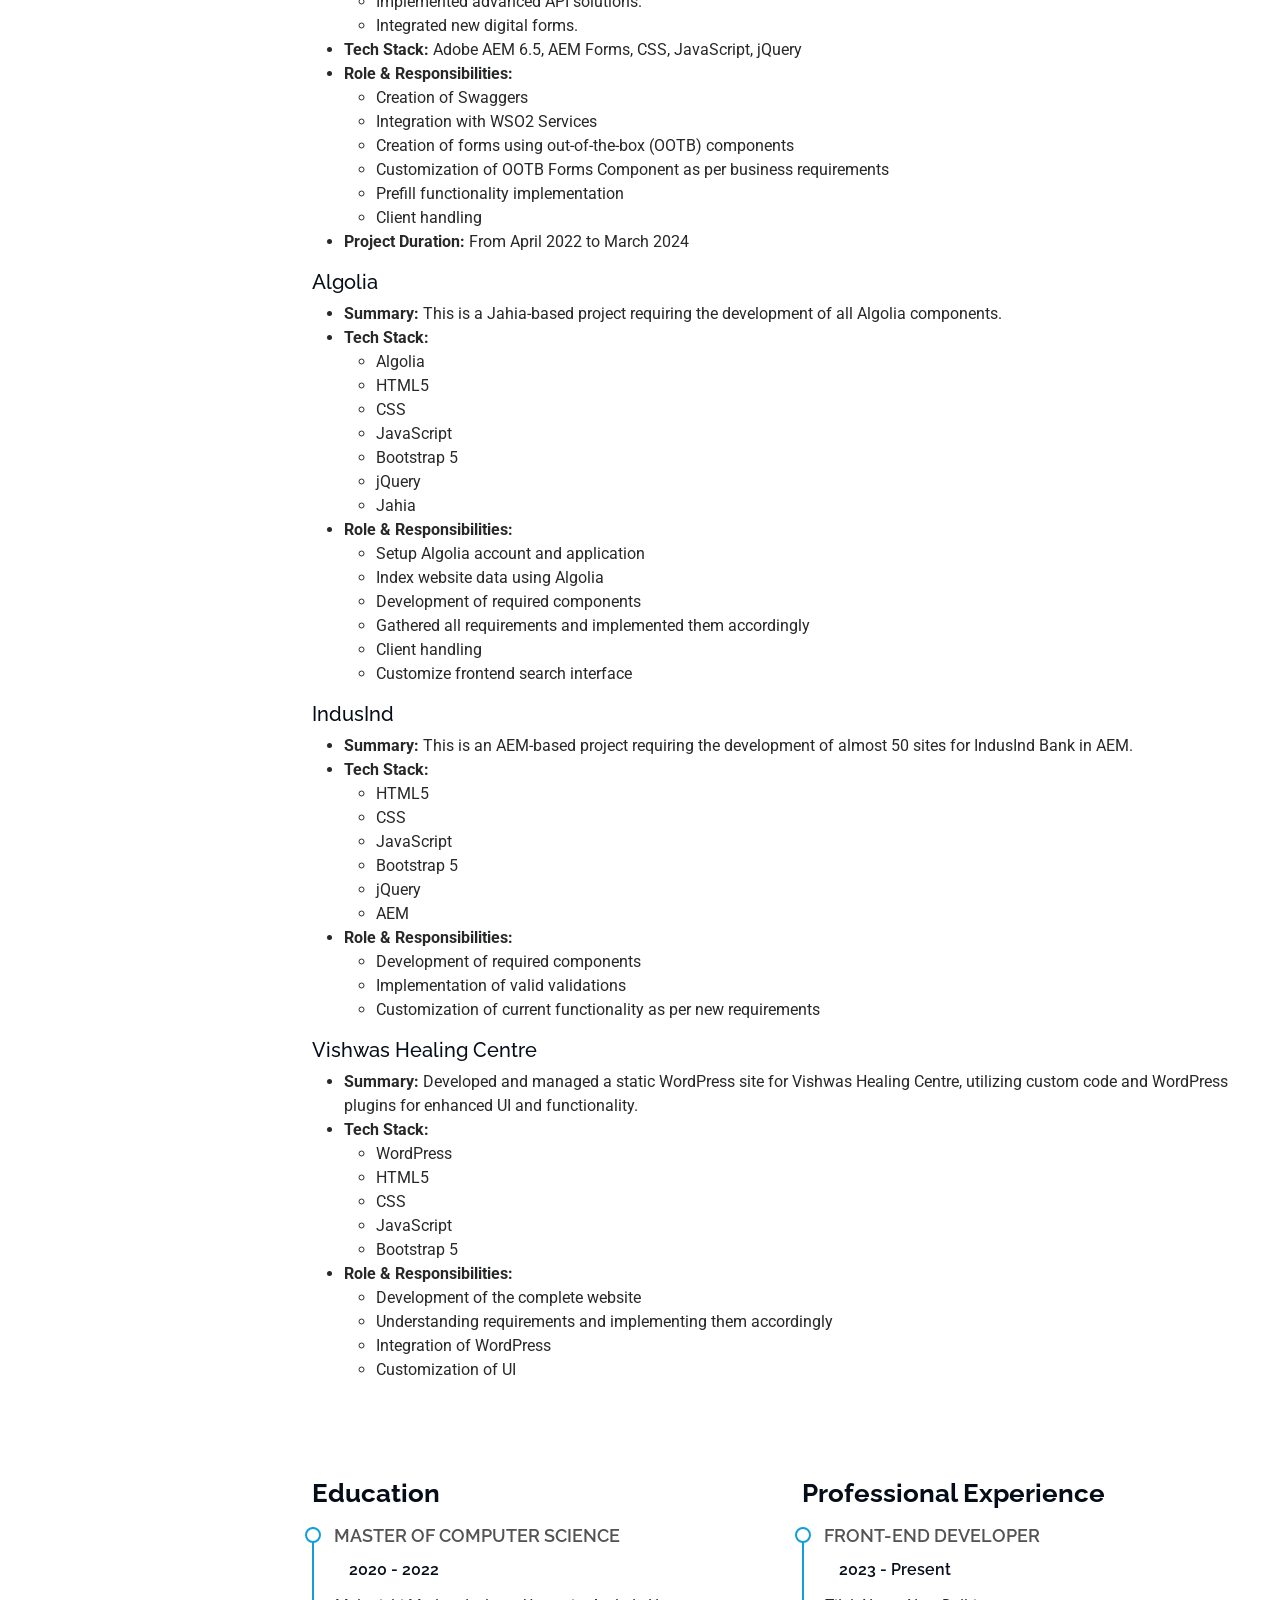
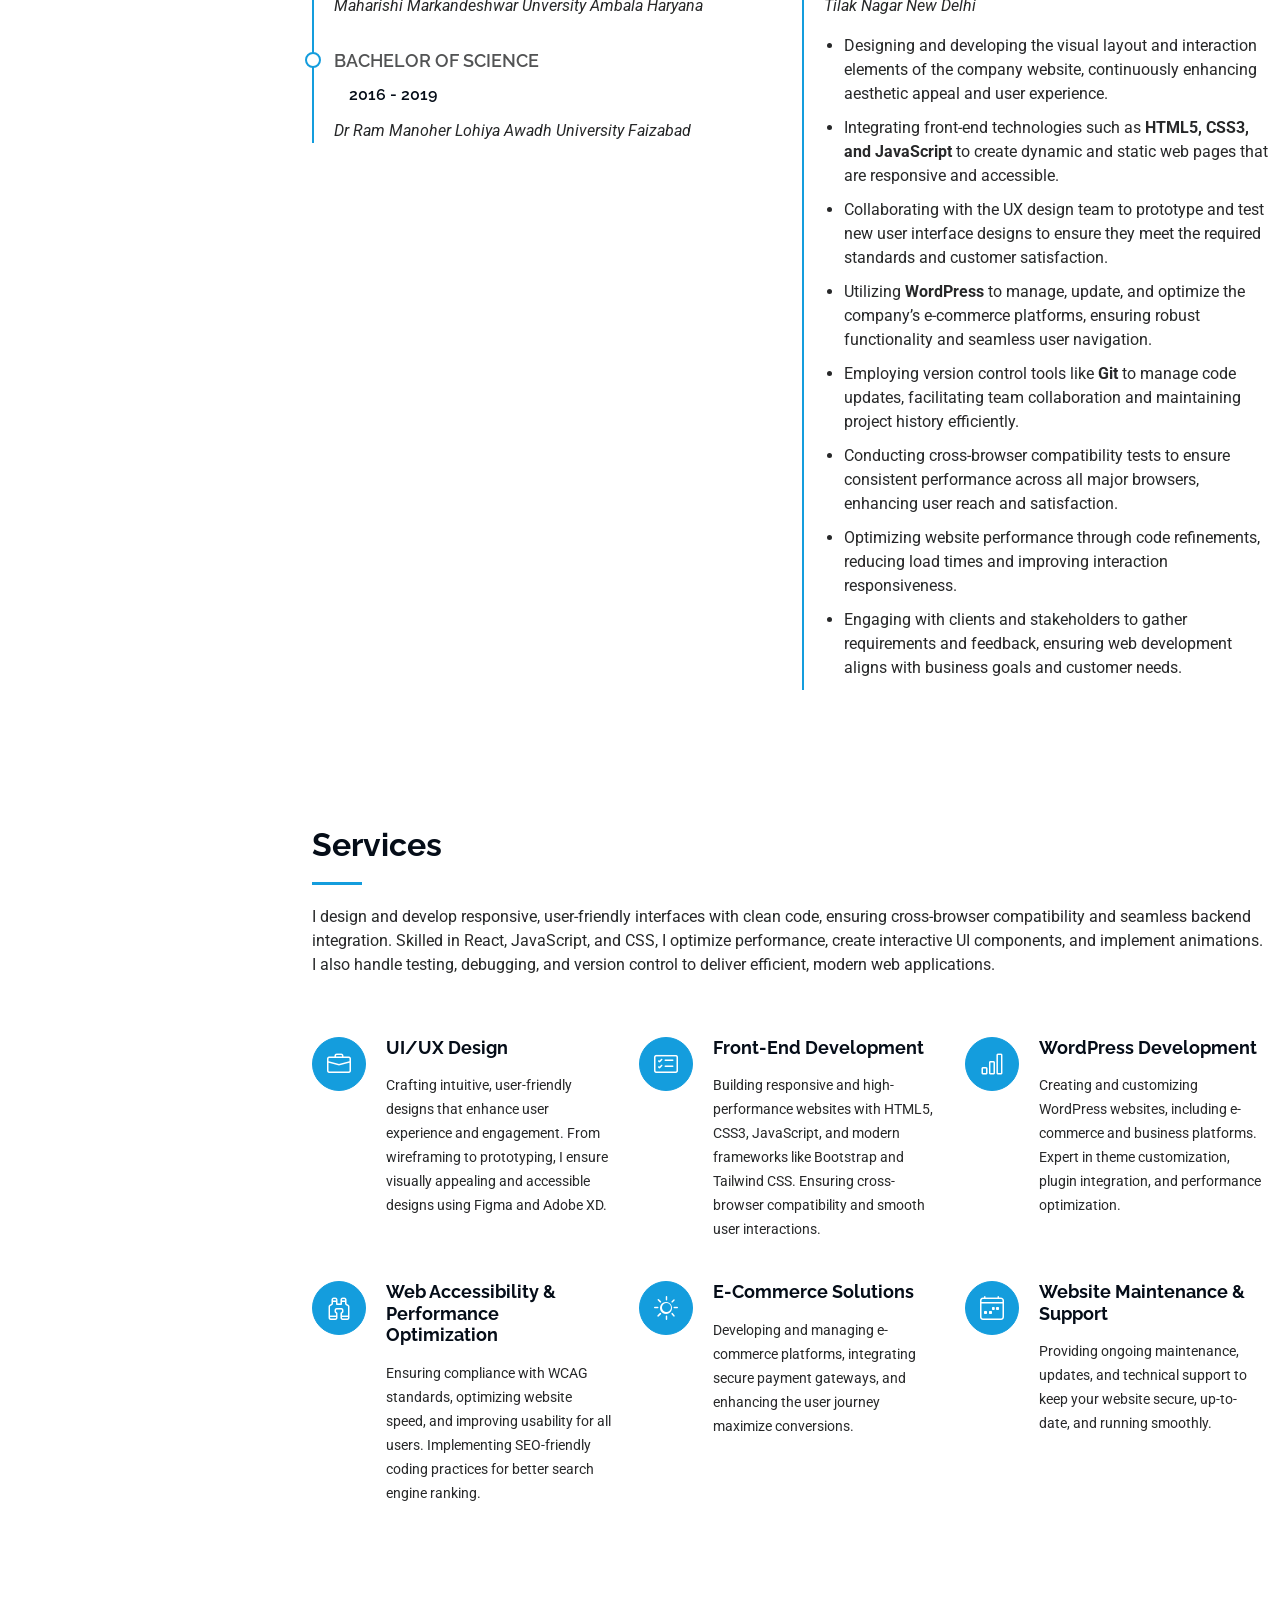
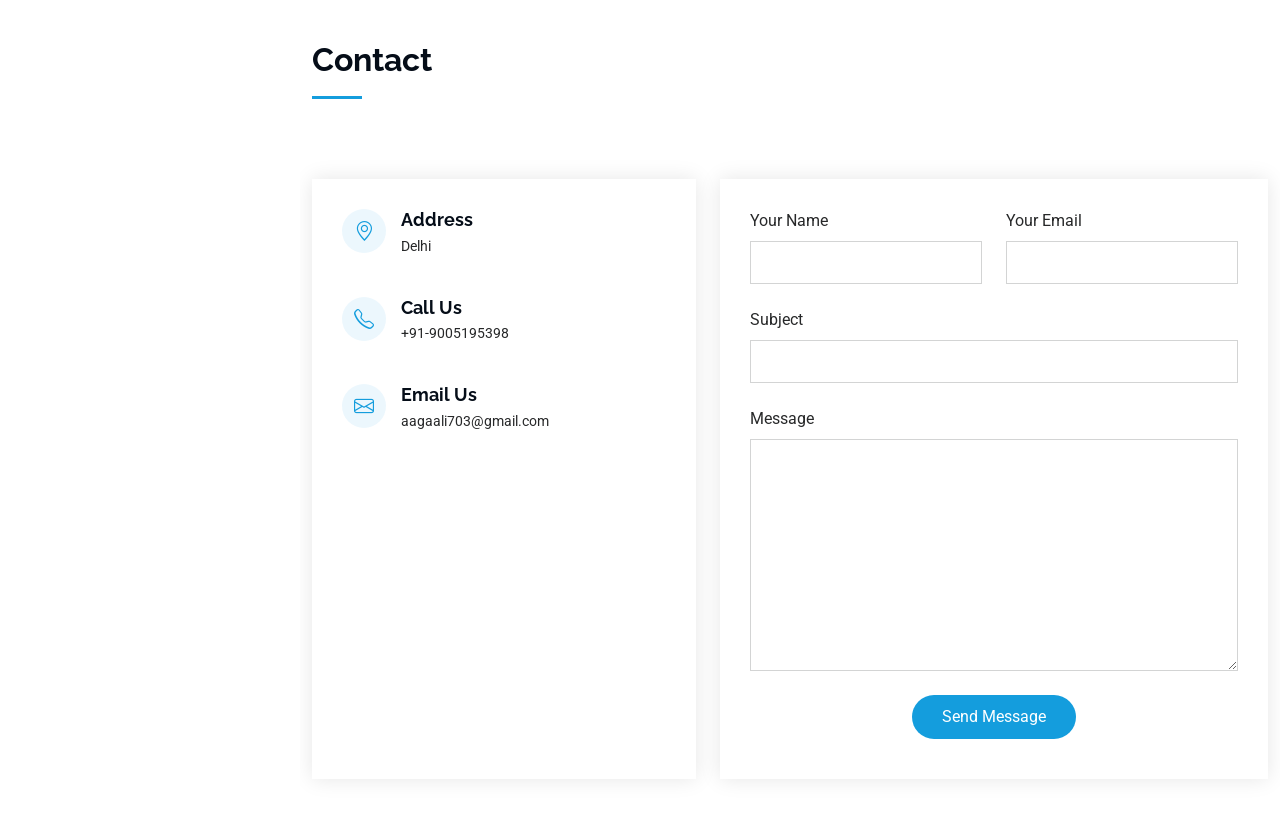
==== commit c6edd32d: "update" ====
--- a/index.html
+++ b/index.html
@@ -1,21 +1,19 @@
 <!DOCTYPE html>
 <html lang="en">
-
 <head>
   <meta charset="utf-8">
   <meta content="width=device-width, initial-scale=1.0" name="viewport">
   <title>Noorul portfolio</title>
   <meta content="" name="description">
   <meta content="" name="keywords">
-
   <!-- Favicons -->
+  <link rel="icon" href="./assets/img/favicon.jpg">
   <!-- Fonts -->
   <link href="https://fonts.googleapis.com" rel="preconnect">
   <link href="https://fonts.gstatic.com" rel="preconnect" crossorigin>
   <link
     href="https://fonts.googleapis.com/css2?family=Roboto:ital,wght@0,100;0,300;0,400;0,500;0,700;0,900;1,100;1,300;1,400;1,500;1,700;1,900&family=Poppins:ital,wght@0,100;0,200;0,300;0,400;0,500;0,600;0,700;0,800;0,900;1,100;1,200;1,300;1,400;1,500;1,600;1,700;1,800;1,900&family=Raleway:ital,wght@0,100;0,200;0,300;0,400;0,500;0,600;0,700;0,800;0,900;1,100;1,200;1,300;1,400;1,500;1,600;1,700;1,800;1,900&display=swap"
     rel="stylesheet">
-
   <!-- Vendor CSS Files -->
   <link href="assets/vendor/bootstrap/css/bootstrap.min.css" rel="stylesheet">
   <link href="assets/vendor/bootstrap-icons/bootstrap-icons.css" rel="stylesheet">
@@ -35,14 +33,12 @@
     <a href="index.html" class="logo d-flex align-items-center justify-content-center">
       <h1 class="sitename">Noorul Ain Aga</h1>
     </a>
-
     <div class="social-links text-center">
       <a href="https://www.facebook.com/ali.aaga.75/" class="facebook"><i class="bi bi-facebook"></i></a>
       <a href="https://www.instagram.com/sayyed_ali_aaga/" class="instagram"><i class="bi bi-instagram"></i></a>
       <a href="https://join.skype.com/invite/x1Tn3KTz5SM4" class="google-plus"><i class="bi bi-skype"></i></a>
       <a href="www.linkedin.com/in/meetnoorul" class="linkedin"><i class="bi bi-linkedin"></i></a>
     </div>
-
     <nav id="navmenu" class="navmenu">
       <ul>
         <li><a href="#hero" class="active"><i class="bi bi-house navicon"></i>Home</a></li>
@@ -52,28 +48,20 @@
         <li><a href="#contact"><i class="bi bi-envelope navicon"></i> Contact</a></li>
       </ul>
     </nav>
-
   </header>
-
   <main class="main">
-
     <!-- Hero Section -->
     <section id="hero" class="hero section dark-background">
-
       <img src="assets/img/profile.jpg" alt="" data-aos="fade-in" class="">
-
       <div class="container" data-aos="fade-up" data-aos-delay="100">
         <h2>Noorul Ain Aga</h2>
         <p>I'm <span class="typed" data-typed-items="Designer, Developer, Freelancer">Designer</span><span
             class="typed-cursor typed-cursor--blink" aria-hidden="true"></span><span
             class="typed-cursor typed-cursor--blink" aria-hidden="true"></span></p>
       </div>
-
     </section><!-- /Hero Section -->
-
     <!-- About Section -->
     <section id="about" class="about section">
-
       <!-- Section Title -->
       <div class="container section-title" data-aos="fade-up">
         <h2>About</h2>
@@ -83,9 +71,7 @@
           Compatibility | Dedicated to Enhancing Web Accessibility (WCAG) and Optimizing User Journeys | Always Learning
           and Adapting to Emerging Design Trends and Technologies.</p>
       </div><!-- End Section Title -->
-
       <div class="container" data-aos="fade-up" data-aos-delay="100">
-
         <div class="row gy-4 justify-content-center">
           <div class="col-lg-4">
             <img src="assets/img/profile-zoom.jpg" class="img-fluid" alt="">
@@ -119,16 +105,11 @@
         </div>
 
       </div>
-
     </section><!-- /About Section -->
-
     <!-- Stats Section -->
     <section id="stats" class="stats section">
-
       <div class="container" data-aos="fade-up" data-aos-delay="100">
-
         <div class="row gy-4">
-
           <div class="col-lg-3 col-md-6">
             <div class="stats-item">
               <i class="bi bi-emoji-smile"></i>
@@ -137,7 +118,6 @@
               <p><strong>Happy Clients</strong></p>
             </div>
           </div><!-- End Stats Item -->
-
           <div class="col-lg-3 col-md-6">
             <div class="stats-item">
               <i class="bi bi-journal-richtext"></i>
@@ -146,7 +126,6 @@
               <p><strong>Projects</strong> </p>
             </div>
           </div><!-- End Stats Item -->
-
           <div class="col-lg-3 col-md-6">
             <div class="stats-item">
               <i class="bi bi-headset"></i>
@@ -155,7 +134,6 @@
               <p><strong>Hours Of Support</strong> </p>
             </div>
           </div><!-- End Stats Item -->
-
           <div class="col-lg-3 col-md-6">
             <div class="stats-item">
               <i class="bi bi-people"></i>
@@ -164,27 +142,18 @@
               <p><strong>Hard Workers</strong> </p>
             </div>
           </div><!-- End Stats Item -->
-
         </div>
-
-      </div>
-
+      </div>
     </section><!-- /Stats Section -->
-
     <!-- Skills Section -->
     <section id="skills" class="skills section light-background">
-
       <!-- Section Title -->
       <div class="container section-title" data-aos="fade-up">
         <h2>Skills</h2>
       </div><!-- End Section Title -->
-
       <div class="container" data-aos="fade-up" data-aos-delay="100">
-
         <div class="row skills-content skills-animation">
-
           <div class="col-lg-6">
-
             <div class="progress">
               <span class="skill"><span>HTML</span> <i class="val">90%</i></span>
               <div class="progress-bar-wrap">
@@ -192,7 +161,6 @@
                 </div>
               </div>
             </div><!-- End Skills Item -->
-
             <div class="progress">
               <span class="skill"><span>CSS</span> <i class="val">90%</i></span>
               <div class="progress-bar-wrap">
@@ -214,10 +182,7 @@
                 </div>
               </div>
             </div><!-- End Skills Item -->
-
-
-          </div>
-
+          </div>
           <div class="col-lg-6">
             <div class="progress">
               <span class="skill"><span>ReactJs</span> <i class="val">75%</i></span>
@@ -226,7 +191,6 @@
                 </div>
               </div>
             </div><!-- End Skills Item -->
-
             <div class="progress">
               <span class="skill"><span>JavaScript</span> <i class="val">75%</i></span>
               <div class="progress-bar-wrap">
@@ -241,18 +205,12 @@
                 </div>
               </div>
             </div><!-- End Skills Item -->
-
-          </div>
-
+          </div>
         </div>
-
-      </div>
-
+      </div>
     </section><!-- /Skills Section -->
-
     <!-- Resume Section -->
     <section id="resume" class="resume section">
-
       <!-- Section Title -->
       <div class="container section-title" data-aos="fade-up">
         <h2>Resume</h2>
@@ -277,32 +235,123 @@
           <li>Quick learner and adaptable to <strong>new technology landscapes</strong>, continuously upgrading skills
             and applying the latest web technologies and tools.</li>
         </ul>
-
       </div><!-- End Section Title -->
 
+      <!-- project start -->
+      <div class="container section-title" data-aos="fade-up">
+        <h2>Projects</h2>
+
+        <h5>Ministry of Corporate Affairs (MCA Government Project)</h5>  
+        <ul>  
+            <li><strong>Summary:</strong> Led the modernization of the Corporate Affairs Reporting System, improving the submission and processing of compliance reports through digital solutions.</li>  
+            <li><strong>Achievements:</strong>  
+                <ul>  
+                    <li>Streamlined corporate reporting processes.</li>  
+                    <li>Implemented advanced API solutions.</li>  
+                    <li>Integrated new digital forms.</li>  
+                </ul>  
+            </li>  
+            <li><strong>Tech Stack:</strong> Adobe AEM 6.5, AEM Forms, CSS, JavaScript, jQuery</li>  
+            <li><strong>Role & Responsibilities:</strong>  
+                <ul>  
+                    <li>Creation of Swaggers</li>  
+                    <li>Integration with WSO2 Services</li>  
+                    <li>Creation of forms using out-of-the-box (OOTB) components</li>  
+                    <li>Customization of OOTB Forms Component as per business requirements</li>  
+                    <li>Prefill functionality implementation</li>  
+                    <li>Client handling</li>  
+                </ul>  
+            </li>  
+            <li><strong>Project Duration:</strong> From April 2022 to March 2024</li>  
+        </ul>
+        
+        <h5>Algolia</h5>  
+        <ul>  
+            <li><strong>Summary:</strong> This is a Jahia-based project requiring the development of all Algolia components.</li>  
+            <li><strong>Tech Stack:</strong>  
+                <ul>  
+                    <li>Algolia</li>  
+                    <li>HTML5</li>  
+                    <li>CSS</li>  
+                    <li>JavaScript</li>  
+                    <li>Bootstrap 5</li>  
+                    <li>jQuery</li>  
+                    <li>Jahia</li>  
+                </ul>  
+            </li>  
+            <li><strong>Role & Responsibilities:</strong>  
+                <ul>  
+                    <li>Setup Algolia account and application</li>  
+                    <li>Index website data using Algolia</li>  
+                    <li>Development of required components</li>  
+                    <li>Gathered all requirements and implemented them accordingly</li>  
+                    <li>Client handling</li>  
+                    <li>Customize frontend search interface</li>  
+                </ul>  
+            </li>  
+        </ul>
+        <h5>IndusInd</h5>  
+        <ul>  
+            <li><strong>Summary:</strong> This is an AEM-based project requiring the development of almost 50 sites for IndusInd Bank in AEM.</li>  
+            <li><strong>Tech Stack:</strong>  
+                <ul>  
+                    <li>HTML5</li>  
+                    <li>CSS</li>  
+                    <li>JavaScript</li>  
+                    <li>Bootstrap 5</li>  
+                    <li>jQuery</li>  
+                    <li>AEM</li>  
+                </ul>  
+            </li>  
+            <li><strong>Role & Responsibilities:</strong>  
+                <ul>  
+                    <li>Development of required components</li>  
+                    <li>Implementation of valid validations</li>  
+                    <li>Customization of current functionality as per new requirements</li>  
+                </ul>  
+            </li>  
+        </ul>
+        <h5>Vishwas Healing Centre</h5>  
+        <ul>  
+            <li><strong>Summary:</strong> Developed and managed a static WordPress site for Vishwas Healing Centre, utilizing custom code and WordPress plugins for enhanced UI and functionality.</li>  
+            <li><strong>Tech Stack:</strong>  
+                <ul>  
+                    <li>WordPress</li>  
+                    <li>HTML5</li>  
+                    <li>CSS</li>  
+                    <li>JavaScript</li>  
+                    <li>Bootstrap 5</li>  
+                </ul>  
+            </li>  
+            <li><strong>Role & Responsibilities:</strong>  
+                <ul>  
+                    <li>Development of the complete website</li>  
+                    <li>Understanding requirements and implementing them accordingly</li>  
+                    <li>Integration of WordPress</li>  
+                    <li>Customization of UI</li>  
+                </ul>  
+            </li>  
+        </ul>
+                        
+        
+      </div>
+      <!-- projet end  -->
       <div class="container">
-
         <div class="row">
-
           <div class="col-lg-6" data-aos="fade-up" data-aos-delay="100">
-
             <h3 class="resume-title">Education</h3>
             <div class="resume-item">
               <h4>Master of Computer Science</h4>
               <h5>2020 - 2022</h5>
               <p><em>Maharishi Markandeshwar Unversity Ambala Haryana</em></p>
-
             </div><!-- Edn Resume Item -->
-
             <div class="resume-item">
               <h4>Bachelor of Science</h4>
               <h5>2016 - 2019</h5>
               <p><em>Dr Ram Manoher Lohiya Awadh University Faizabad</em></p>
-
+              
             </div><!-- Edn Resume Item -->
-
-          </div>
-
+          </div>
           <div class="col-lg-6" data-aos="fade-up" data-aos-delay="200">
             <h3 class="resume-title">Professional Experience</h3>
             <div class="resume-item">
@@ -327,25 +376,19 @@
                 <li>Engaging with clients and stakeholders to gather requirements and feedback, ensuring web development
                   aligns with business goals and customer needs.</li>
               </ul>
-
-            </div><!-- Edn Resume Item -->
-
-
-
-          </div>
-
+            </div>
+          </div>
         </div>
-
-      </div>
-
-    </section><!-- /Resume Section -->
+      </div>
+    </section>
     <!-- Services Section -->
     <section id="services" class="services section">
       <!-- Section Title -->
       <div class="container section-title" data-aos="fade-up">
         <h2>Services</h2>
         <p>I design and develop responsive, user-friendly interfaces with clean code, ensuring cross-browser
-          compatibility and seamless backend integration. Skilled in React, JavaScript, and CSS, I optimize performance,
+          compatibility and seamless backend integration. Skilled in React, JavaScript, and CSS, I optimize
+          performance,
           create interactive UI components, and implement animations. I also handle testing, debugging, and version
           control to deliver efficient, modern web applications.</p>
       </div><!-- End Section Title -->
@@ -365,8 +408,10 @@
             <div class="icon flex-shrink-0"><i class="bi bi-card-checklist"></i></div>
             <div>
               <h4 class="title"><a href="service-details.html" class="stretched-link">Front-End Development</a></h4>
-              <p class="description">Building responsive and high-performance websites with HTML5, CSS3, JavaScript, and
-                modern frameworks like Bootstrap and Tailwind CSS. Ensuring cross-browser compatibility and smooth user
+              <p class="description">Building responsive and high-performance websites with HTML5, CSS3, JavaScript,
+                and
+                modern frameworks like Bootstrap and Tailwind CSS. Ensuring cross-browser compatibility and smooth
+                user
                 interactions.</p>
             </div>
           </div><!-- End Service Item -->
@@ -392,16 +437,19 @@
             <div class="icon flex-shrink-0"><i class="bi bi-brightness-high"></i></div>
             <div>
               <h4 class="title"><a href="service-details.html" class="stretched-link"> E-Commerce Solutions</a></h4>
-              <p class="description">Developing and managing e-commerce platforms, integrating secure payment gateways,
-                and enhancing the user journey  maximize conversions.</p>
+              <p class="description">Developing and managing e-commerce platforms, integrating secure payment
+                gateways,
+                and enhancing the user journey maximize conversions.</p>
             </div>
           </div><!-- End Service Item -->
           <div class="col-lg-4 col-md-6 service-item d-flex" data-aos="fade-up" data-aos-delay="600">
             <div class="icon flex-shrink-0"><i class="bi bi-calendar4-week"></i></div>
             <div>
-              <h4 class="title"><a href="service-details.html" class="stretched-link">Website Maintenance & Support</a>
+              <h4 class="title"><a href="service-details.html" class="stretched-link">Website Maintenance &
+                  Support</a>
               </h4>
-              <p class="description">Providing ongoing maintenance, updates, and technical support to keep your website
+              <p class="description">Providing ongoing maintenance, updates, and technical support to keep your
+                website
                 secure, up-to-date, and running smoothly.
               </p>
             </div>
@@ -515,7 +563,6 @@
         </div>
       </div>
     </section> -->
-    
     <!-- /Testimonials Section -->
     <!-- Contact Section -->
     <section id="contact" class="contact section">
@@ -583,7 +630,7 @@
                 </div>
               </div>
             </form>
-          </div><!-- End Contact Form --> 
+          </div><!-- End Contact Form -->
         </div>
       </div>
     </section><!-- /Contact Section -->
@@ -607,5 +654,4 @@
   <!-- Main JS File -->
   <script src="assets/js/main.js"></script>
 </body>
-
 </html>
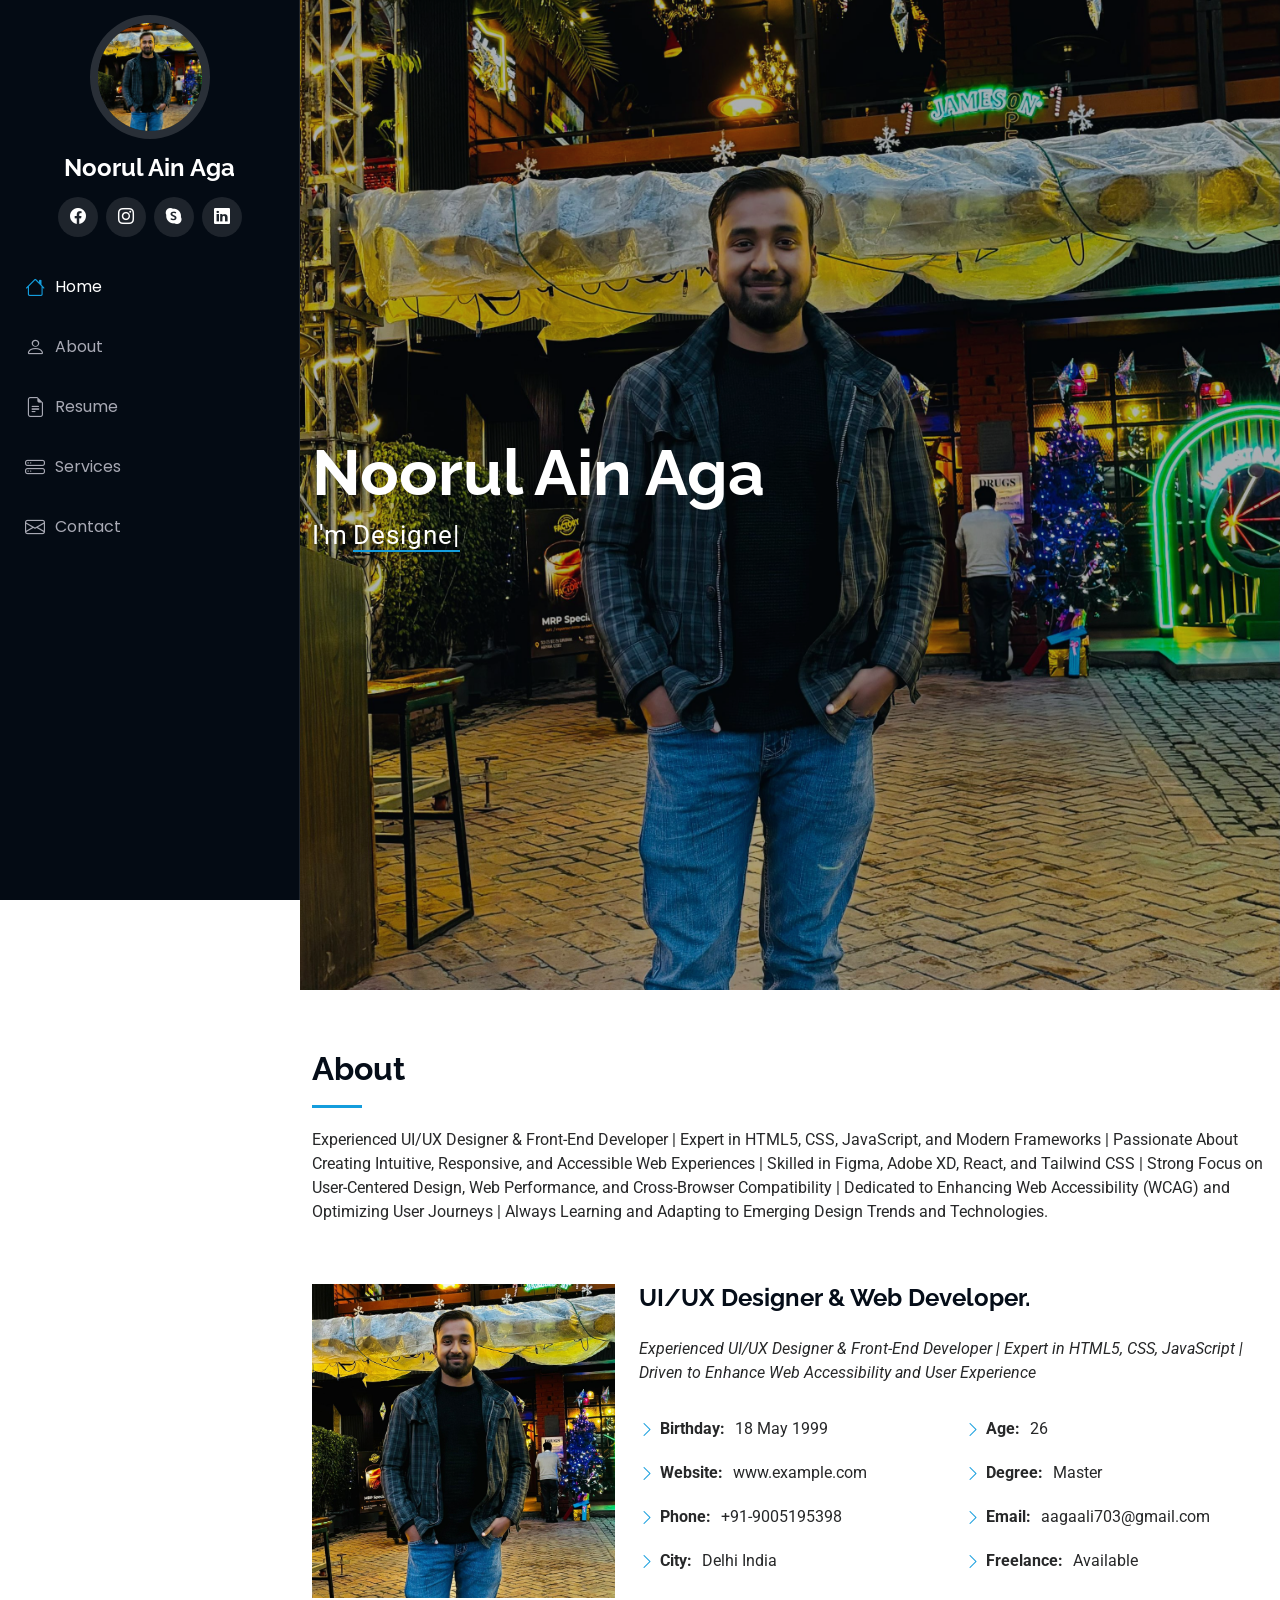
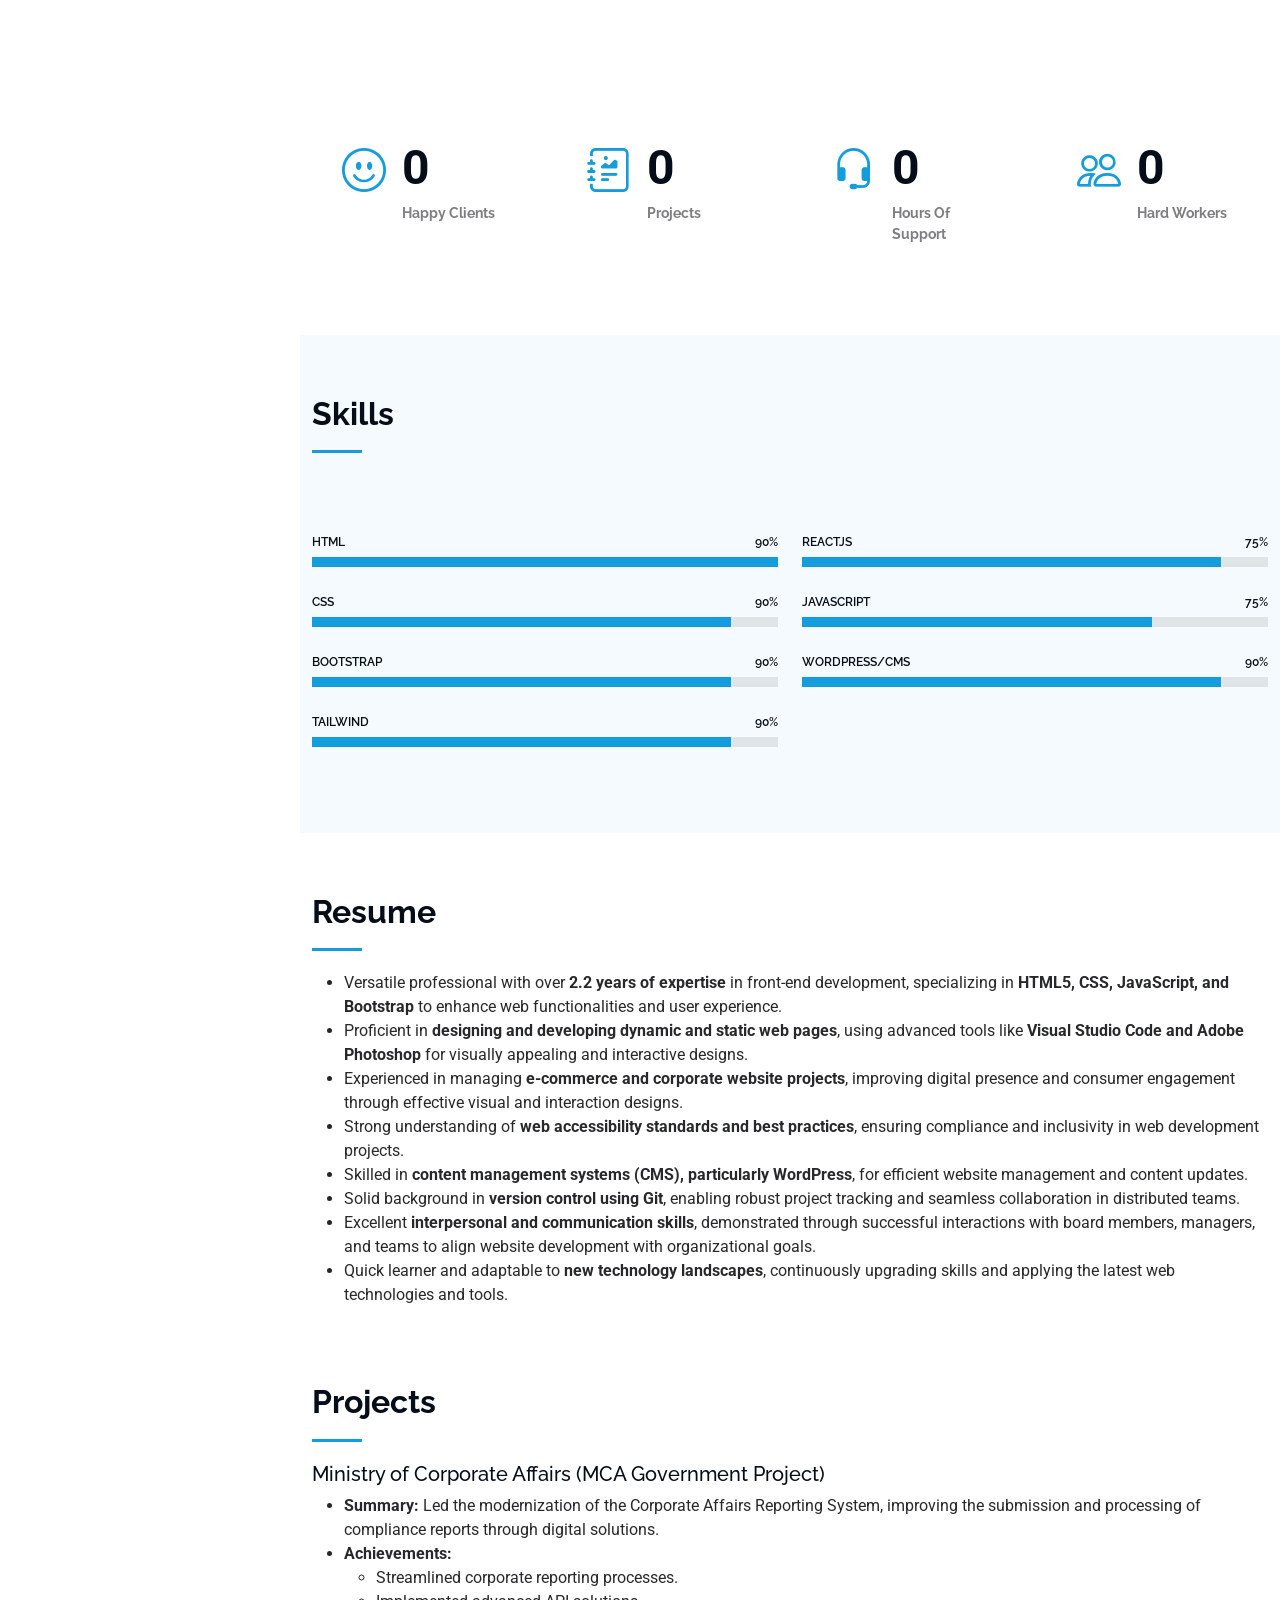
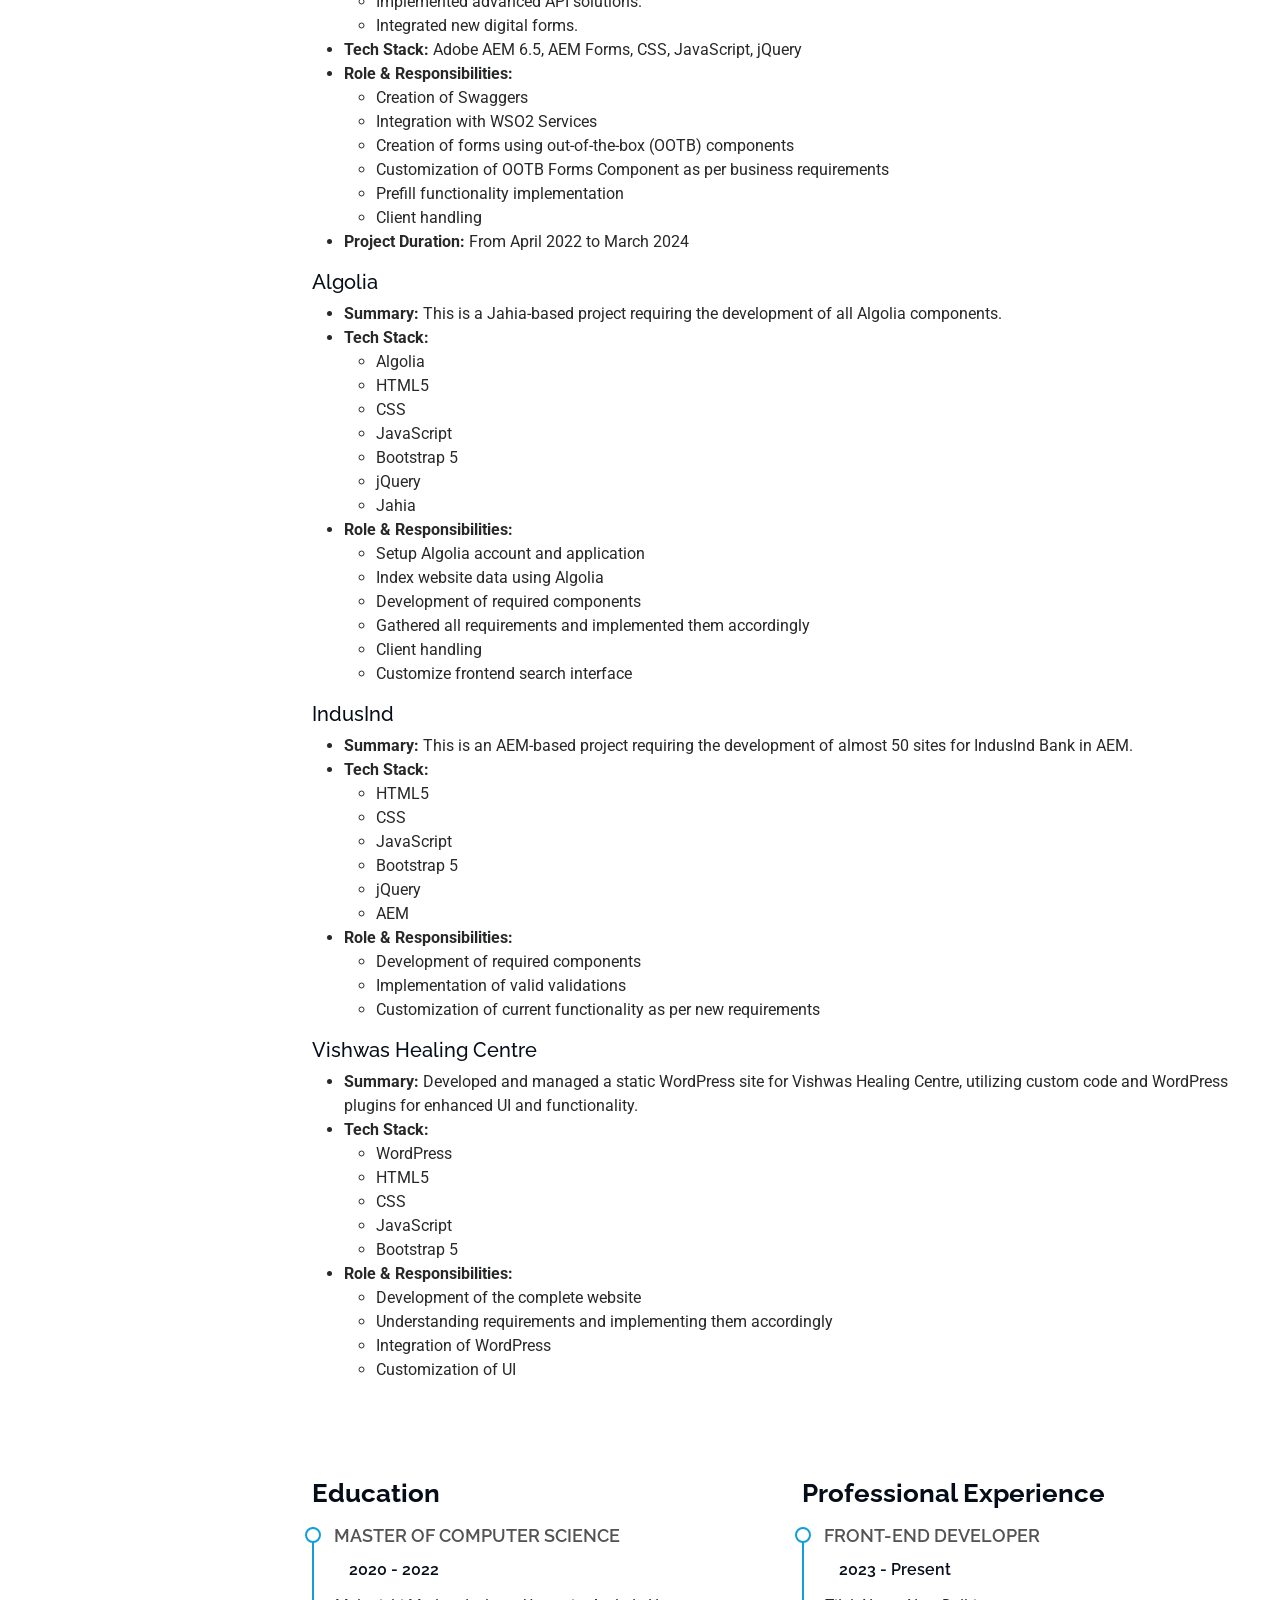
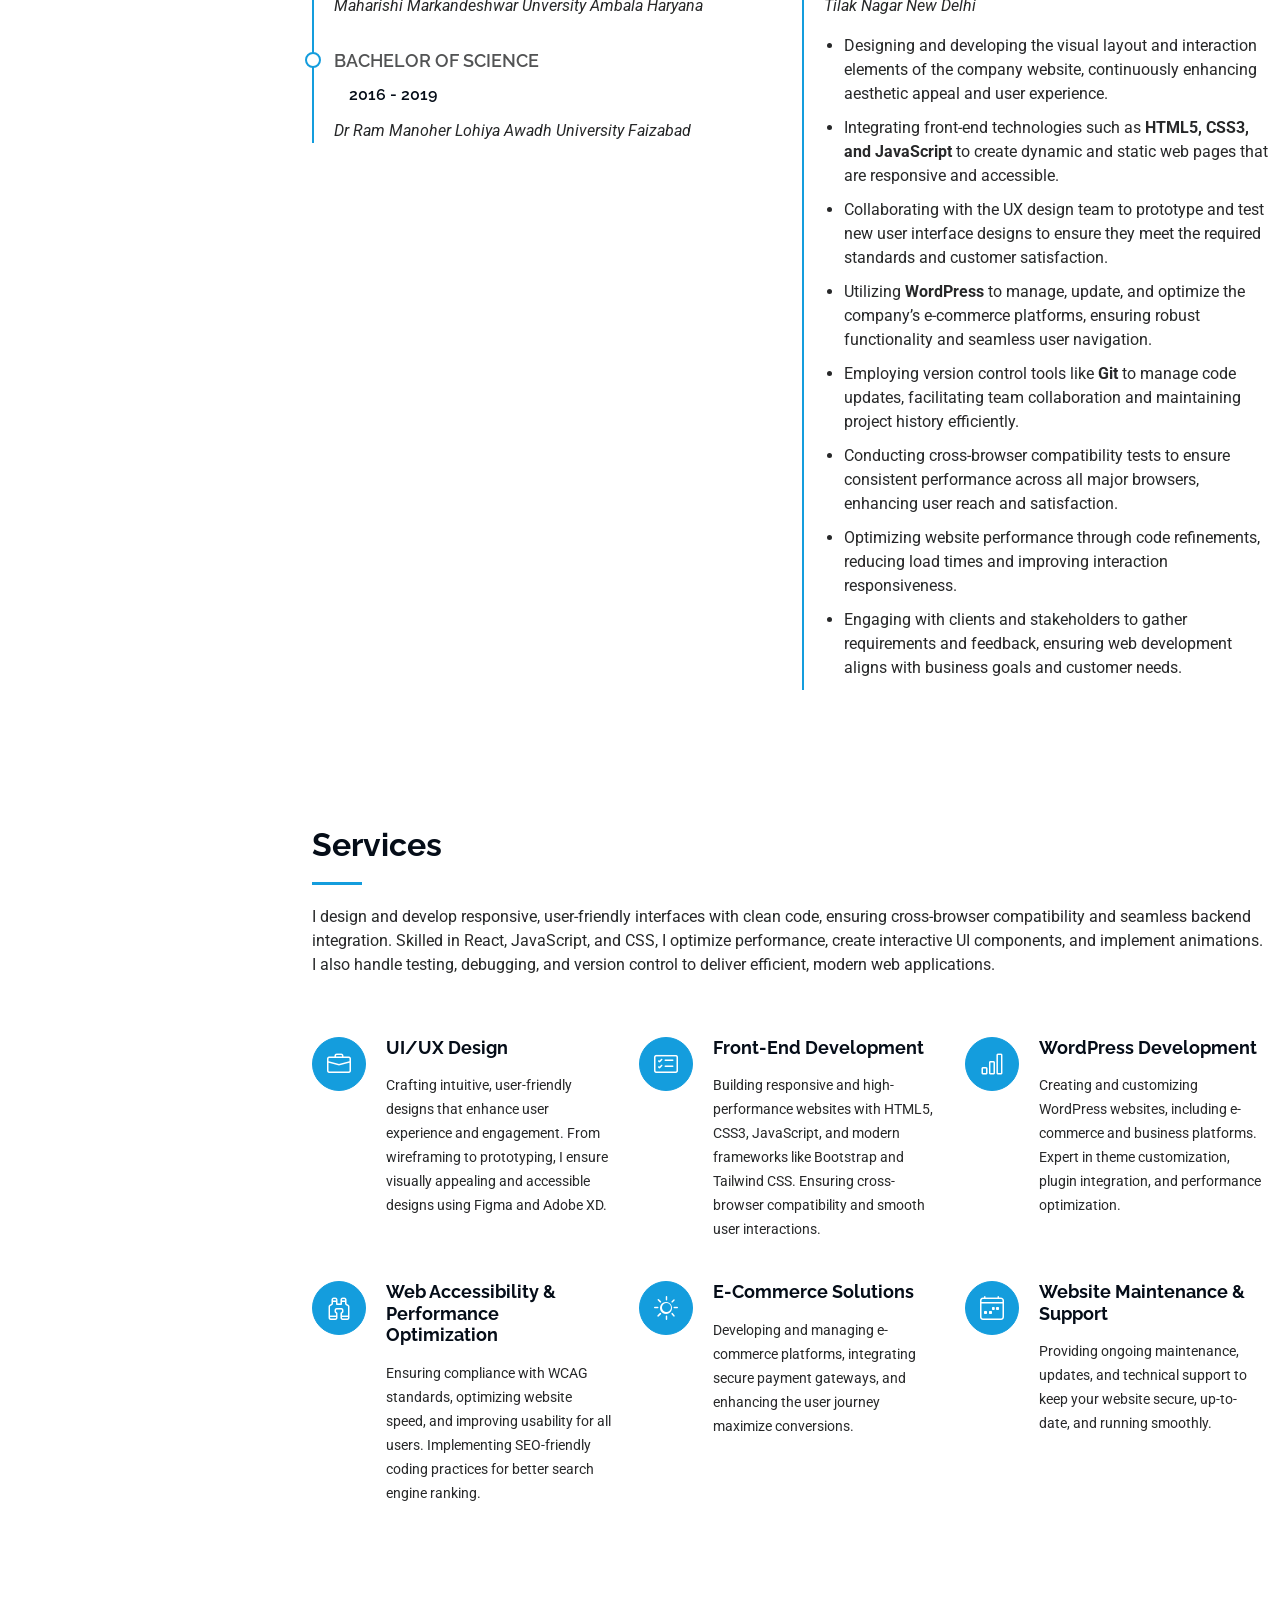
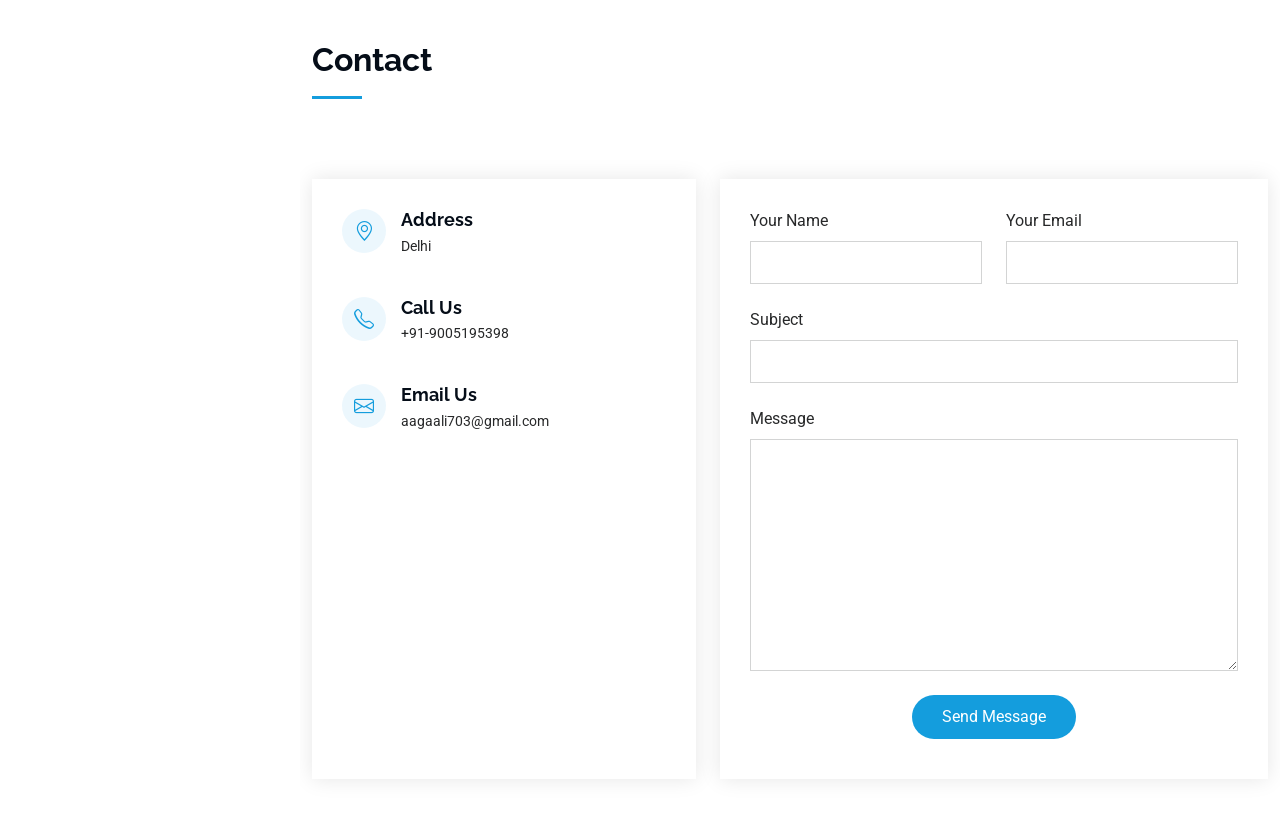
==== commit f56f7350: "changes" ====
--- a/index.html
+++ b/index.html
@@ -100,10 +100,8 @@
                 </ul>
               </div>
             </div>
-
           </div>
         </div>
-
       </div>
     </section><!-- /About Section -->
     <!-- Stats Section -->
@@ -332,8 +330,6 @@
                 </ul>  
             </li>  
         </ul>
-                        
-        
       </div>
       <!-- projet end  -->
       <div class="container">
@@ -349,7 +345,6 @@
               <h4>Bachelor of Science</h4>
               <h5>2016 - 2019</h5>
               <p><em>Dr Ram Manoher Lohiya Awadh University Faizabad</em></p>
-              
             </div><!-- Edn Resume Item -->
           </div>
           <div class="col-lg-6" data-aos="fade-up" data-aos-delay="200">
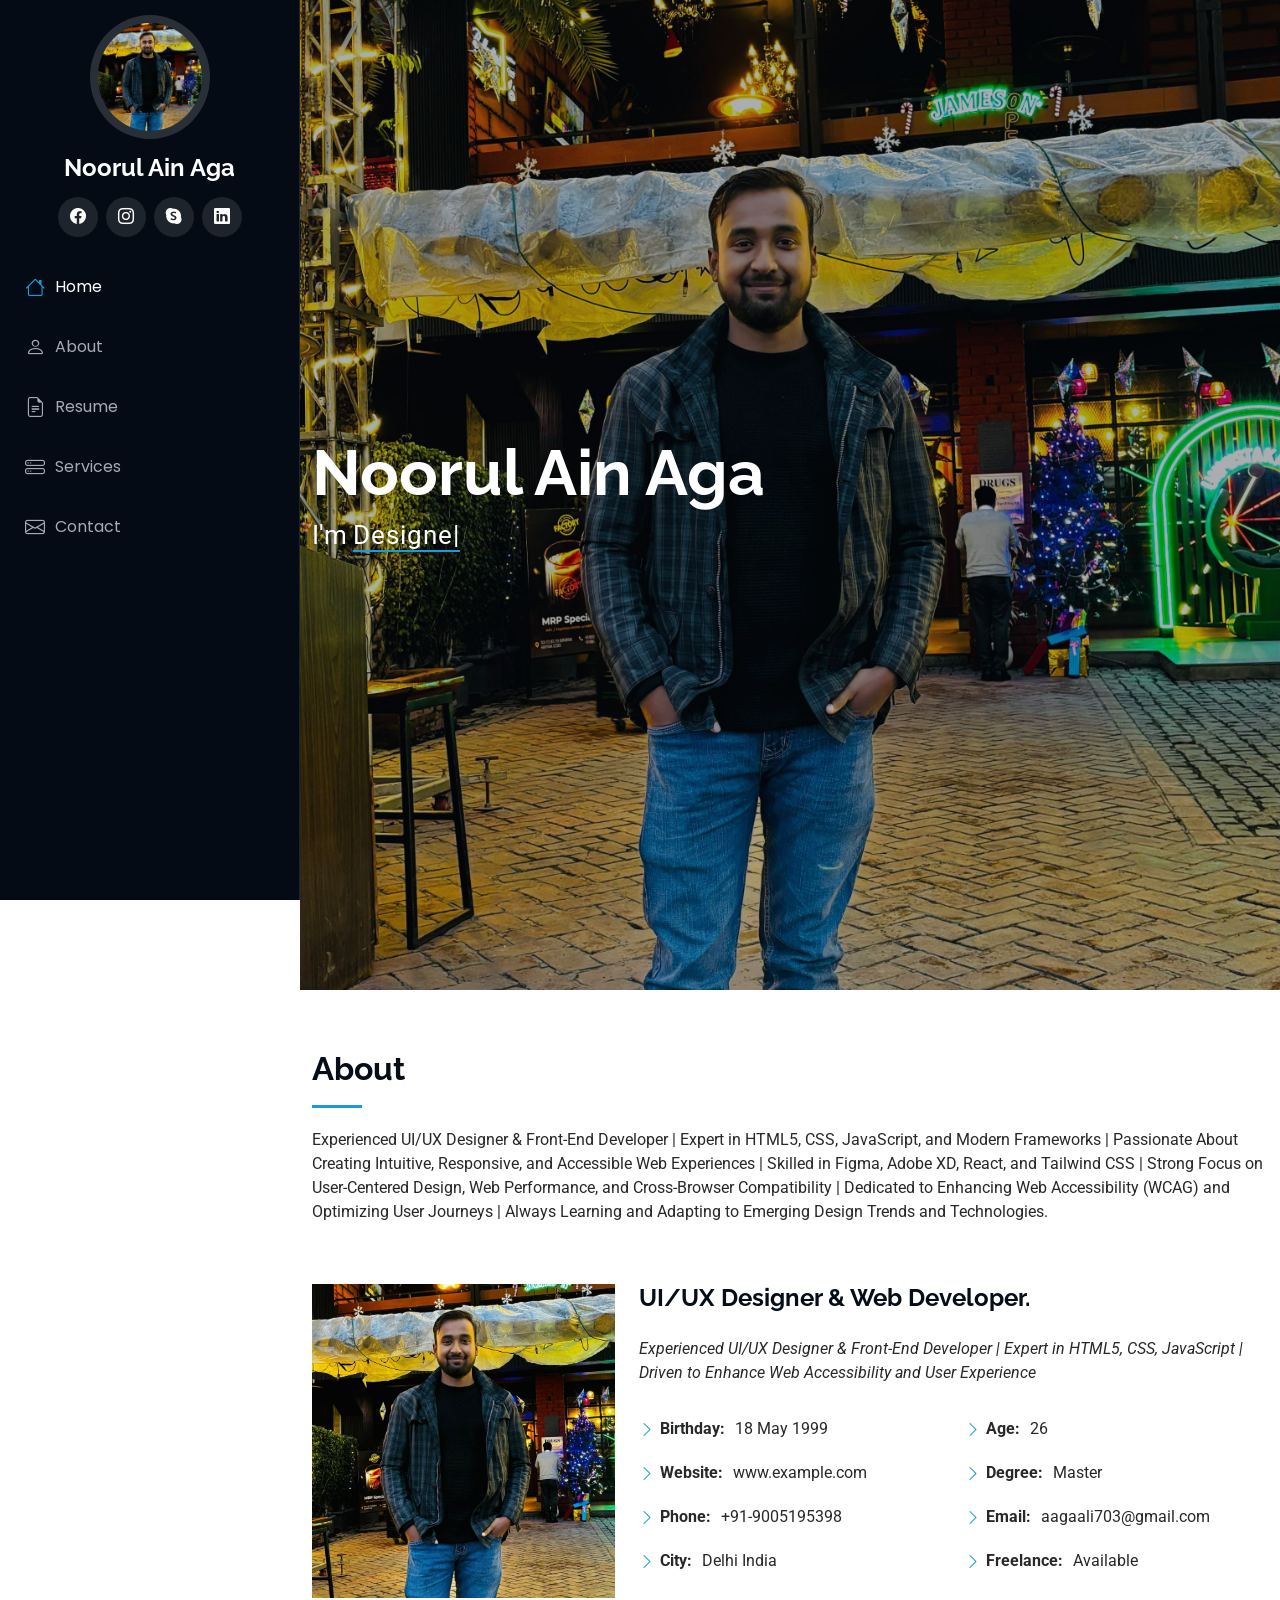
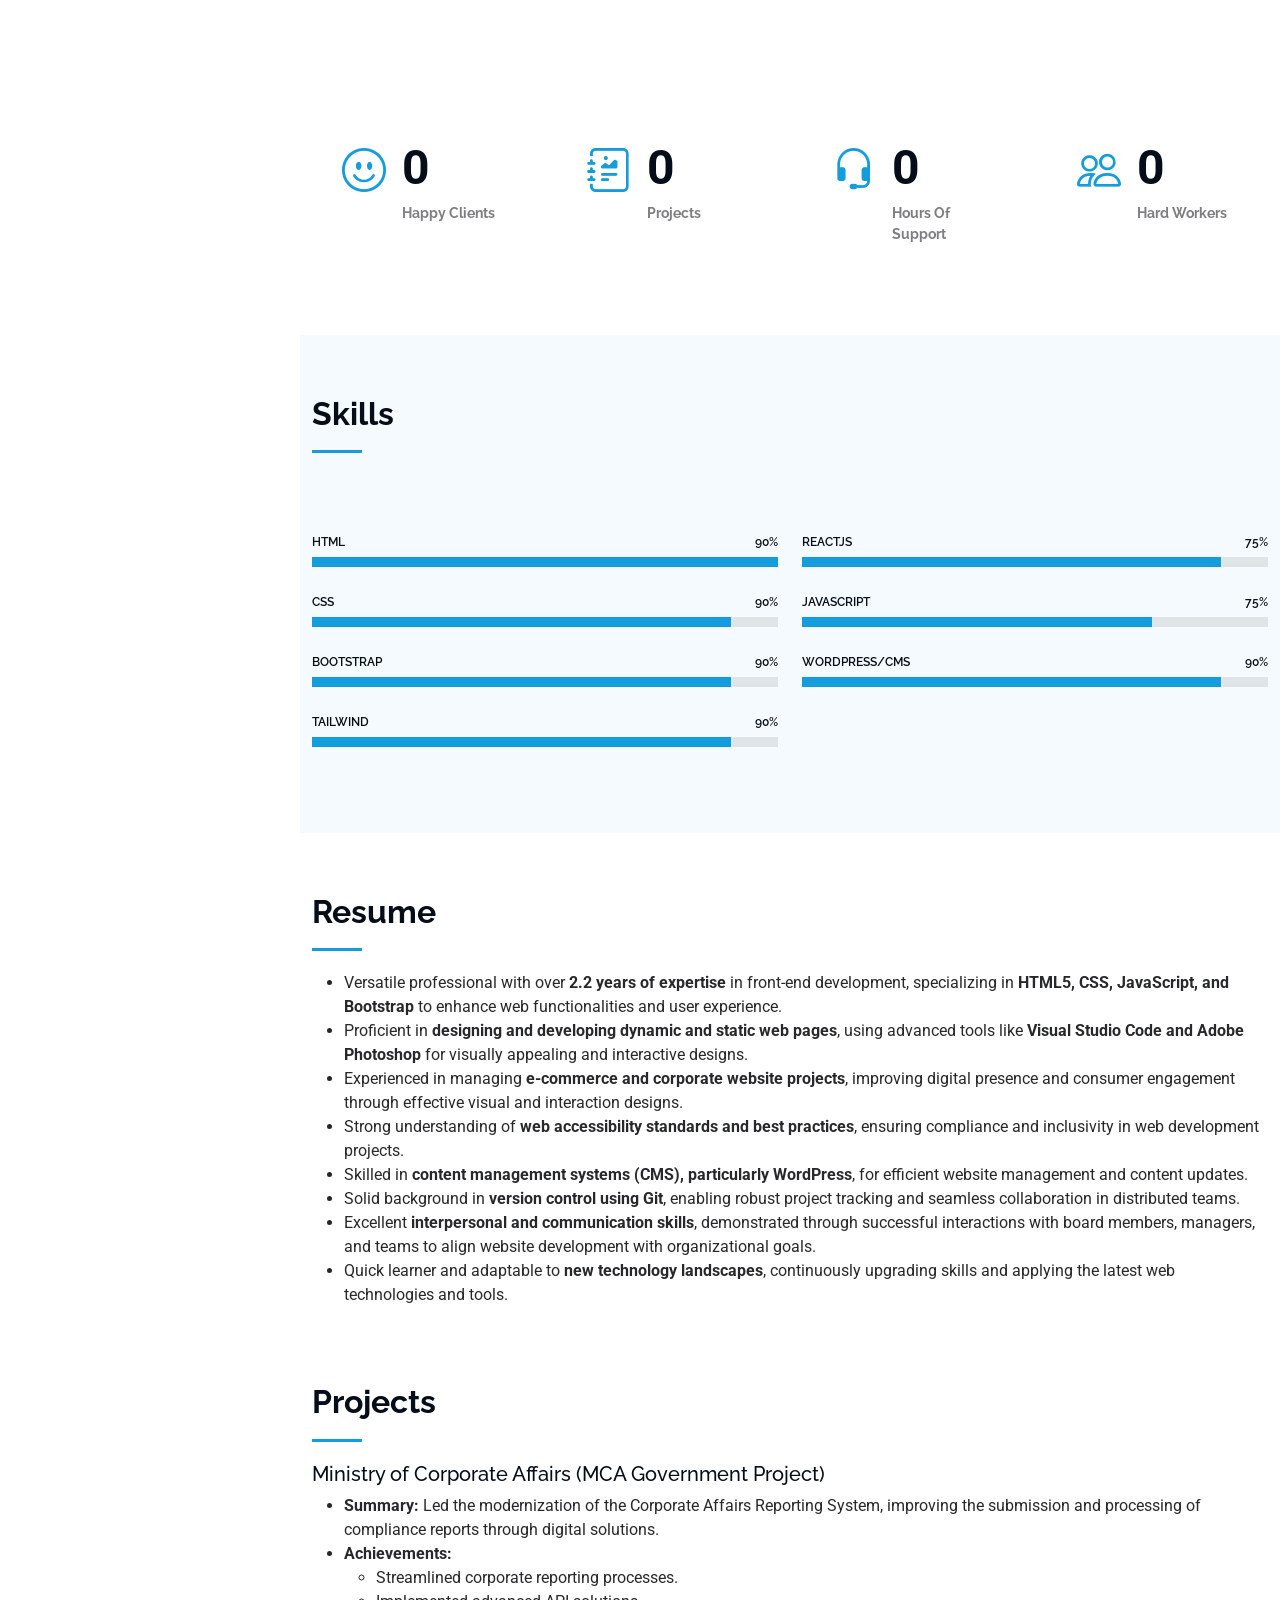
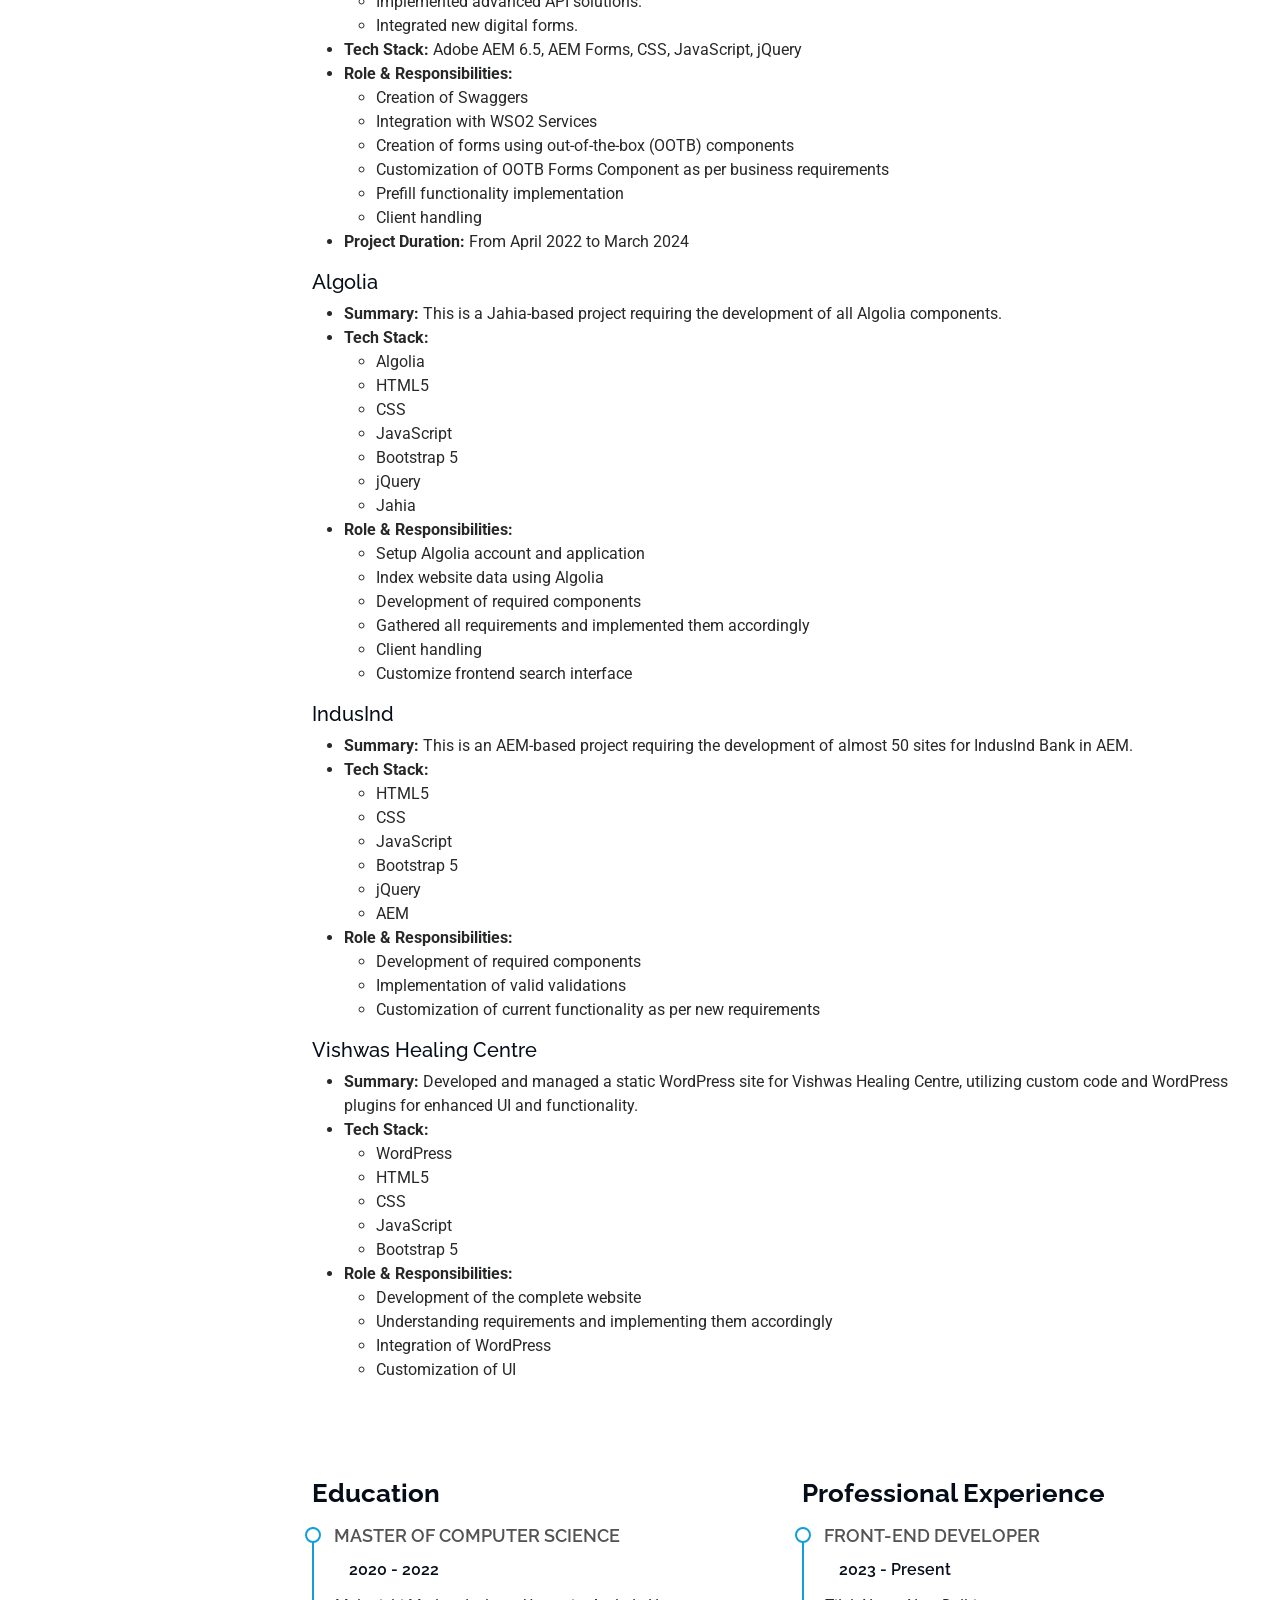
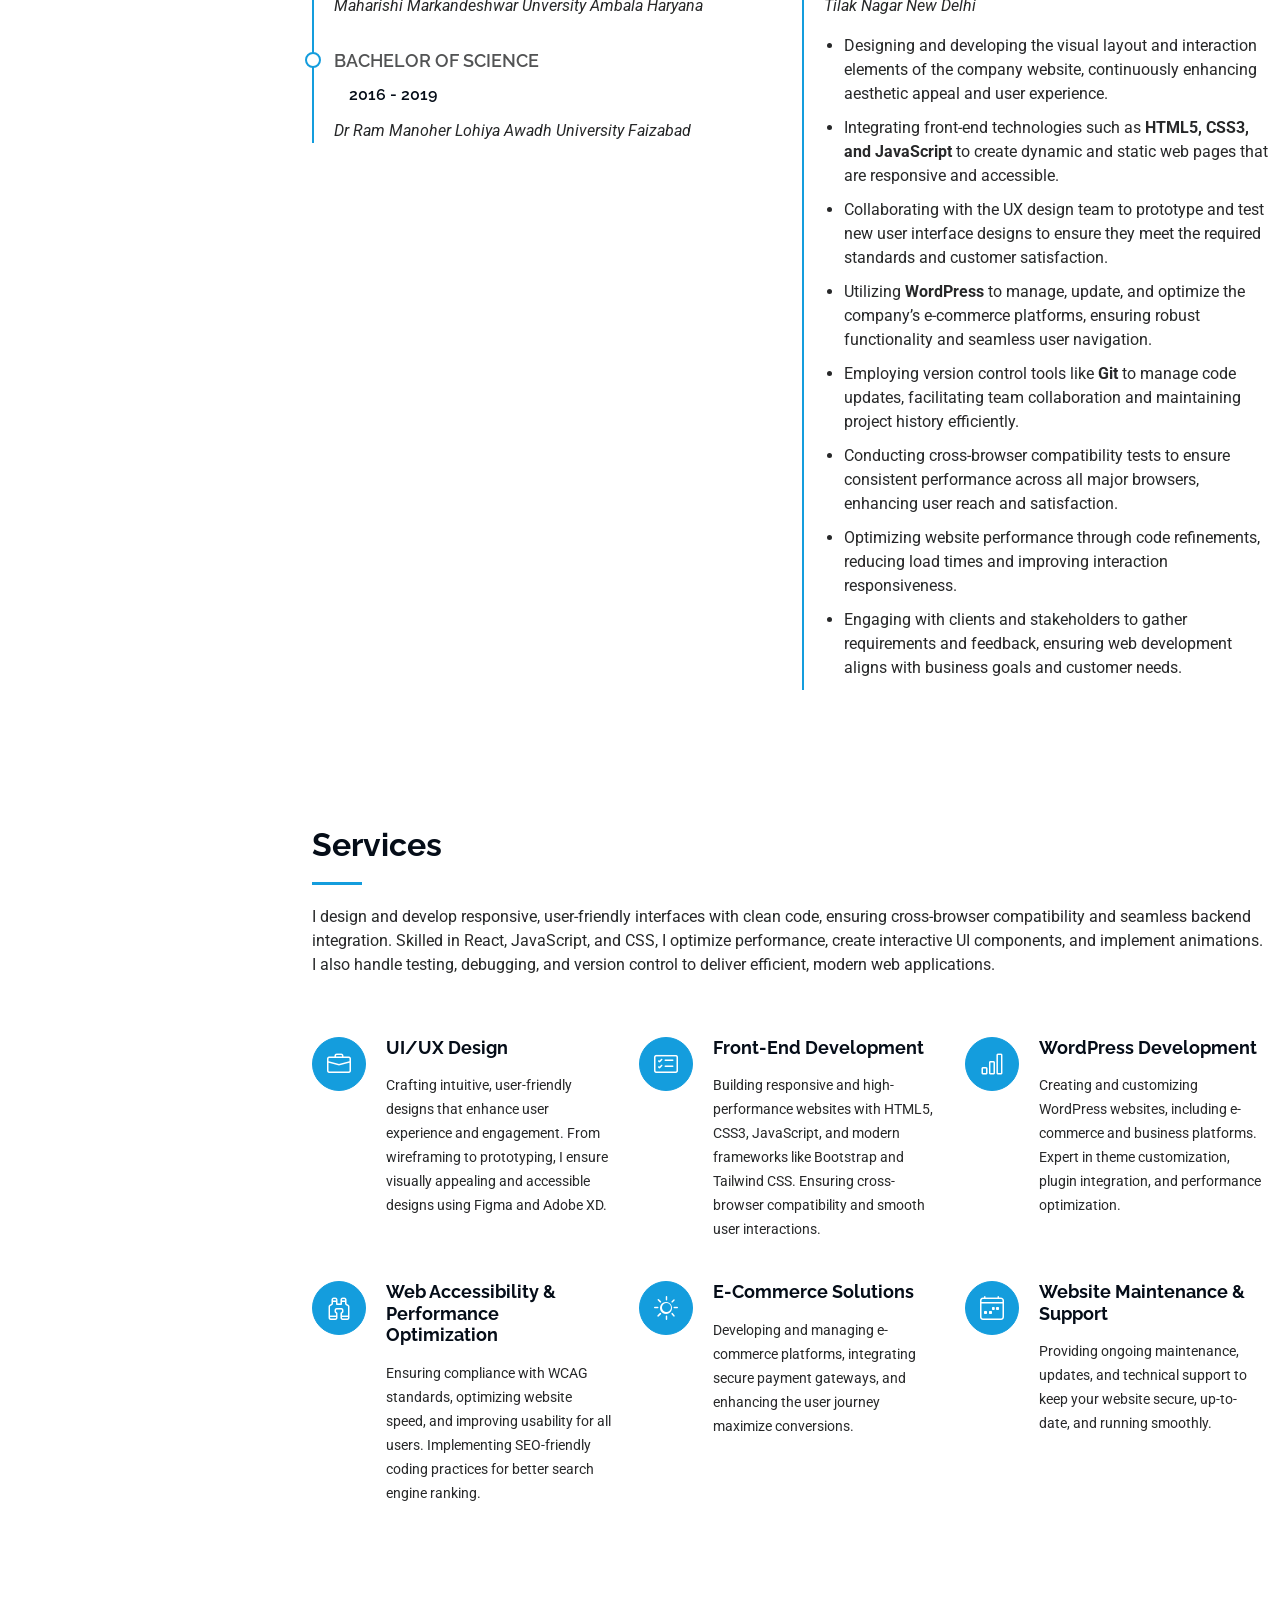
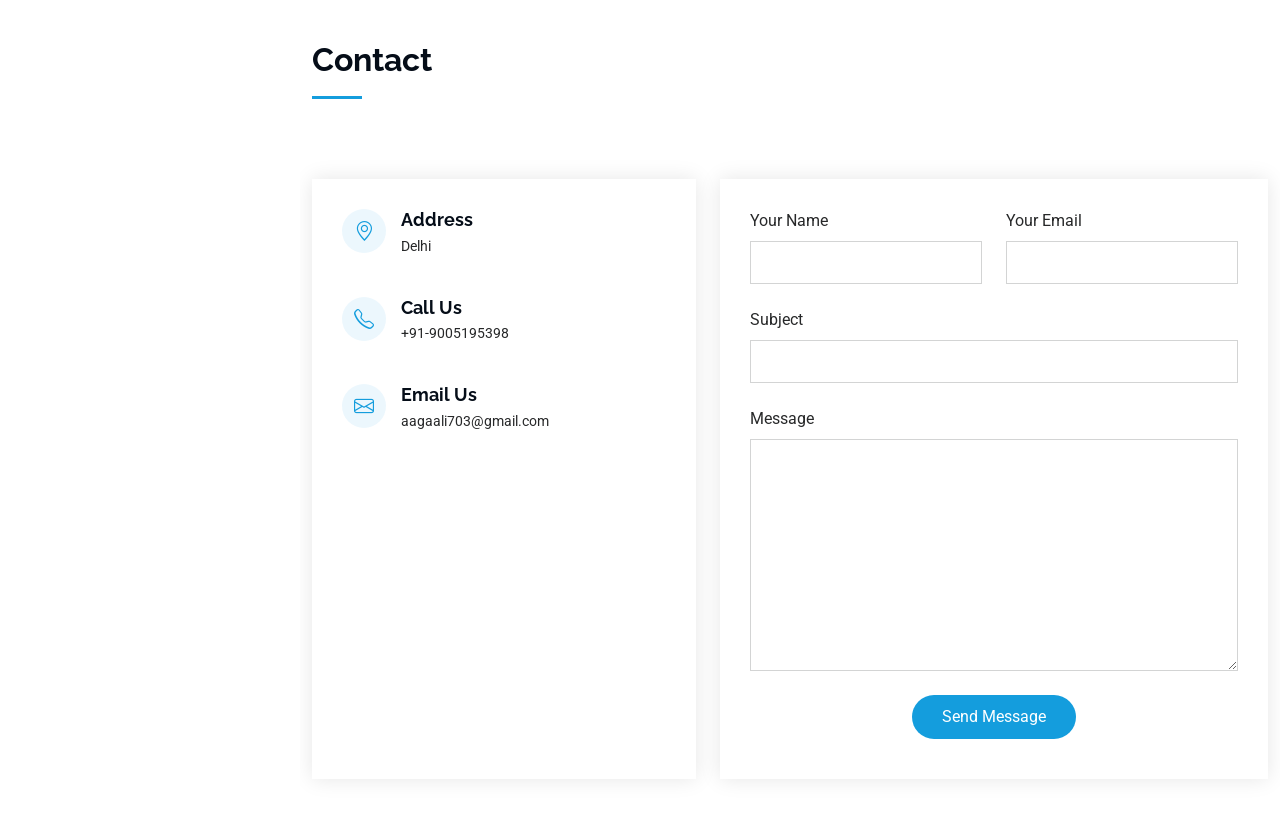
==== commit 9036845e: "chnges done" ====
--- a/index.html
+++ b/index.html
@@ -234,11 +234,9 @@
             and applying the latest web technologies and tools.</li>
         </ul>
       </div><!-- End Section Title -->
-
       <!-- project start -->
       <div class="container section-title" data-aos="fade-up">
         <h2>Projects</h2>
-
         <h5>Ministry of Corporate Affairs (MCA Government Project)</h5>  
         <ul>  
             <li><strong>Summary:</strong> Led the modernization of the Corporate Affairs Reporting System, improving the submission and processing of compliance reports through digital solutions.</li>  
@@ -392,7 +390,7 @@
           <div class="col-lg-4 col-md-6 service-item d-flex" data-aos="fade-up" data-aos-delay="100">
             <div class="icon flex-shrink-0"><i class="bi bi-briefcase"></i></div>
             <div>
-              <h4 class="title"><a href="service-details.html" class="stretched-link">UI/UX Design</a></h4>
+              <h4 class="title"><a href="#" class="stretched-link">UI/UX Design</a></h4>
               <p class="description">Crafting intuitive, user-friendly designs that enhance user experience and
                 engagement. From wireframing to prototyping, I ensure visually appealing and accessible designs using
                 Figma and Adobe XD.</p>
@@ -402,7 +400,7 @@
           <div class="col-lg-4 col-md-6 service-item d-flex" data-aos="fade-up" data-aos-delay="200">
             <div class="icon flex-shrink-0"><i class="bi bi-card-checklist"></i></div>
             <div>
-              <h4 class="title"><a href="service-details.html" class="stretched-link">Front-End Development</a></h4>
+              <h4 class="title"><a href="#" class="stretched-link">Front-End Development</a></h4>
               <p class="description">Building responsive and high-performance websites with HTML5, CSS3, JavaScript,
                 and
                 modern frameworks like Bootstrap and Tailwind CSS. Ensuring cross-browser compatibility and smooth
@@ -413,7 +411,7 @@
           <div class="col-lg-4 col-md-6 service-item d-flex" data-aos="fade-up" data-aos-delay="300">
             <div class="icon flex-shrink-0"><i class="bi bi-bar-chart"></i></div>
             <div>
-              <h4 class="title"><a href="service-details.html" class="stretched-link">WordPress Development</a></h4>
+              <h4 class="title"><a href="#" class="stretched-link">WordPress Development</a></h4>
               <p class="description">Creating and customizing WordPress websites, including e-commerce and business
                 platforms. Expert in theme customization, plugin integration, and performance optimization.</p>
             </div>
@@ -421,7 +419,7 @@
           <div class="col-lg-4 col-md-6 service-item d-flex" data-aos="fade-up" data-aos-delay="400">
             <div class="icon flex-shrink-0"><i class="bi bi-binoculars"></i></div>
             <div>
-              <h4 class="title"><a href="service-details.html" class="stretched-link">Web Accessibility & Performance
+              <h4 class="title"><a href="#" class="stretched-link">Web Accessibility & Performance
                   Optimization</a></h4>
               <p class="description">Ensuring compliance with WCAG standards, optimizing website speed, and improving
                 usability for all users. Implementing SEO-friendly coding practices for better search engine ranking.
@@ -431,7 +429,7 @@
           <div class="col-lg-4 col-md-6 service-item d-flex" data-aos="fade-up" data-aos-delay="500">
             <div class="icon flex-shrink-0"><i class="bi bi-brightness-high"></i></div>
             <div>
-              <h4 class="title"><a href="service-details.html" class="stretched-link"> E-Commerce Solutions</a></h4>
+              <h4 class="title"><a href="#" class="stretched-link"> E-Commerce Solutions</a></h4>
               <p class="description">Developing and managing e-commerce platforms, integrating secure payment
                 gateways,
                 and enhancing the user journey maximize conversions.</p>
